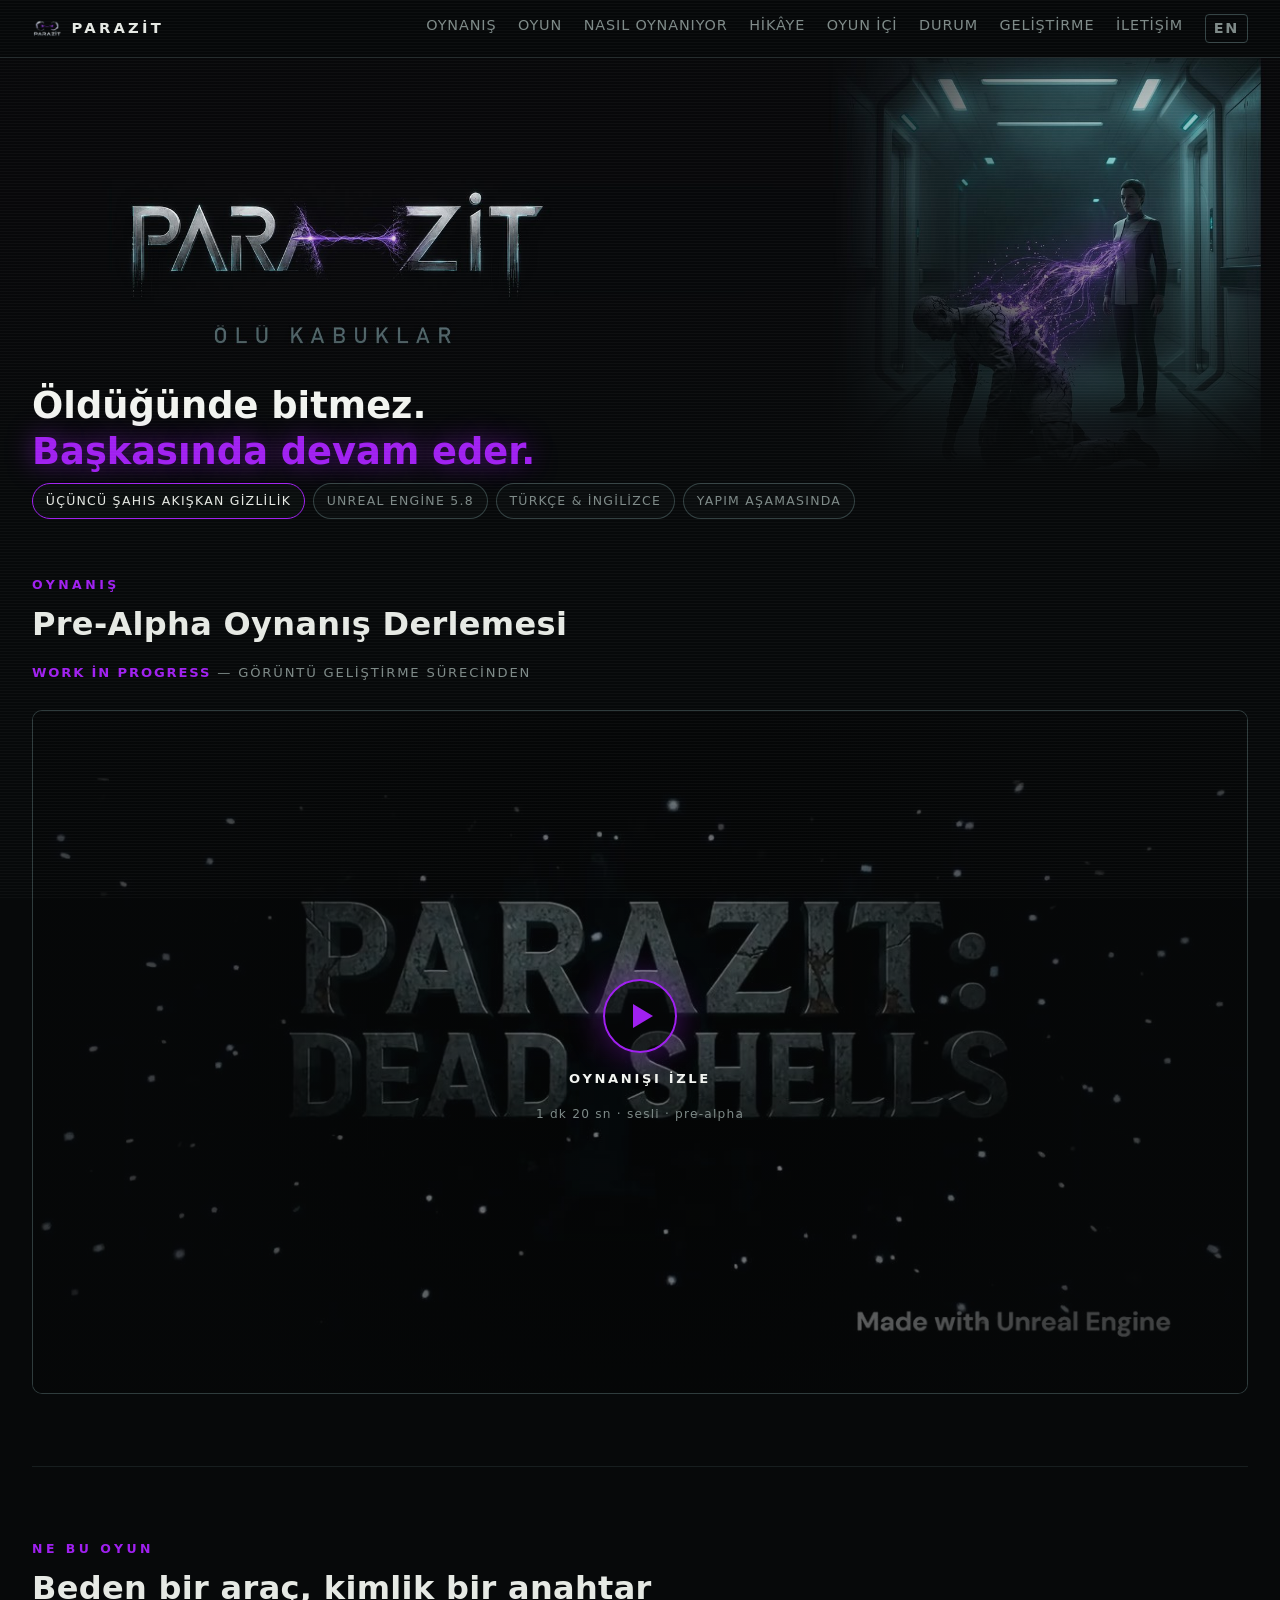
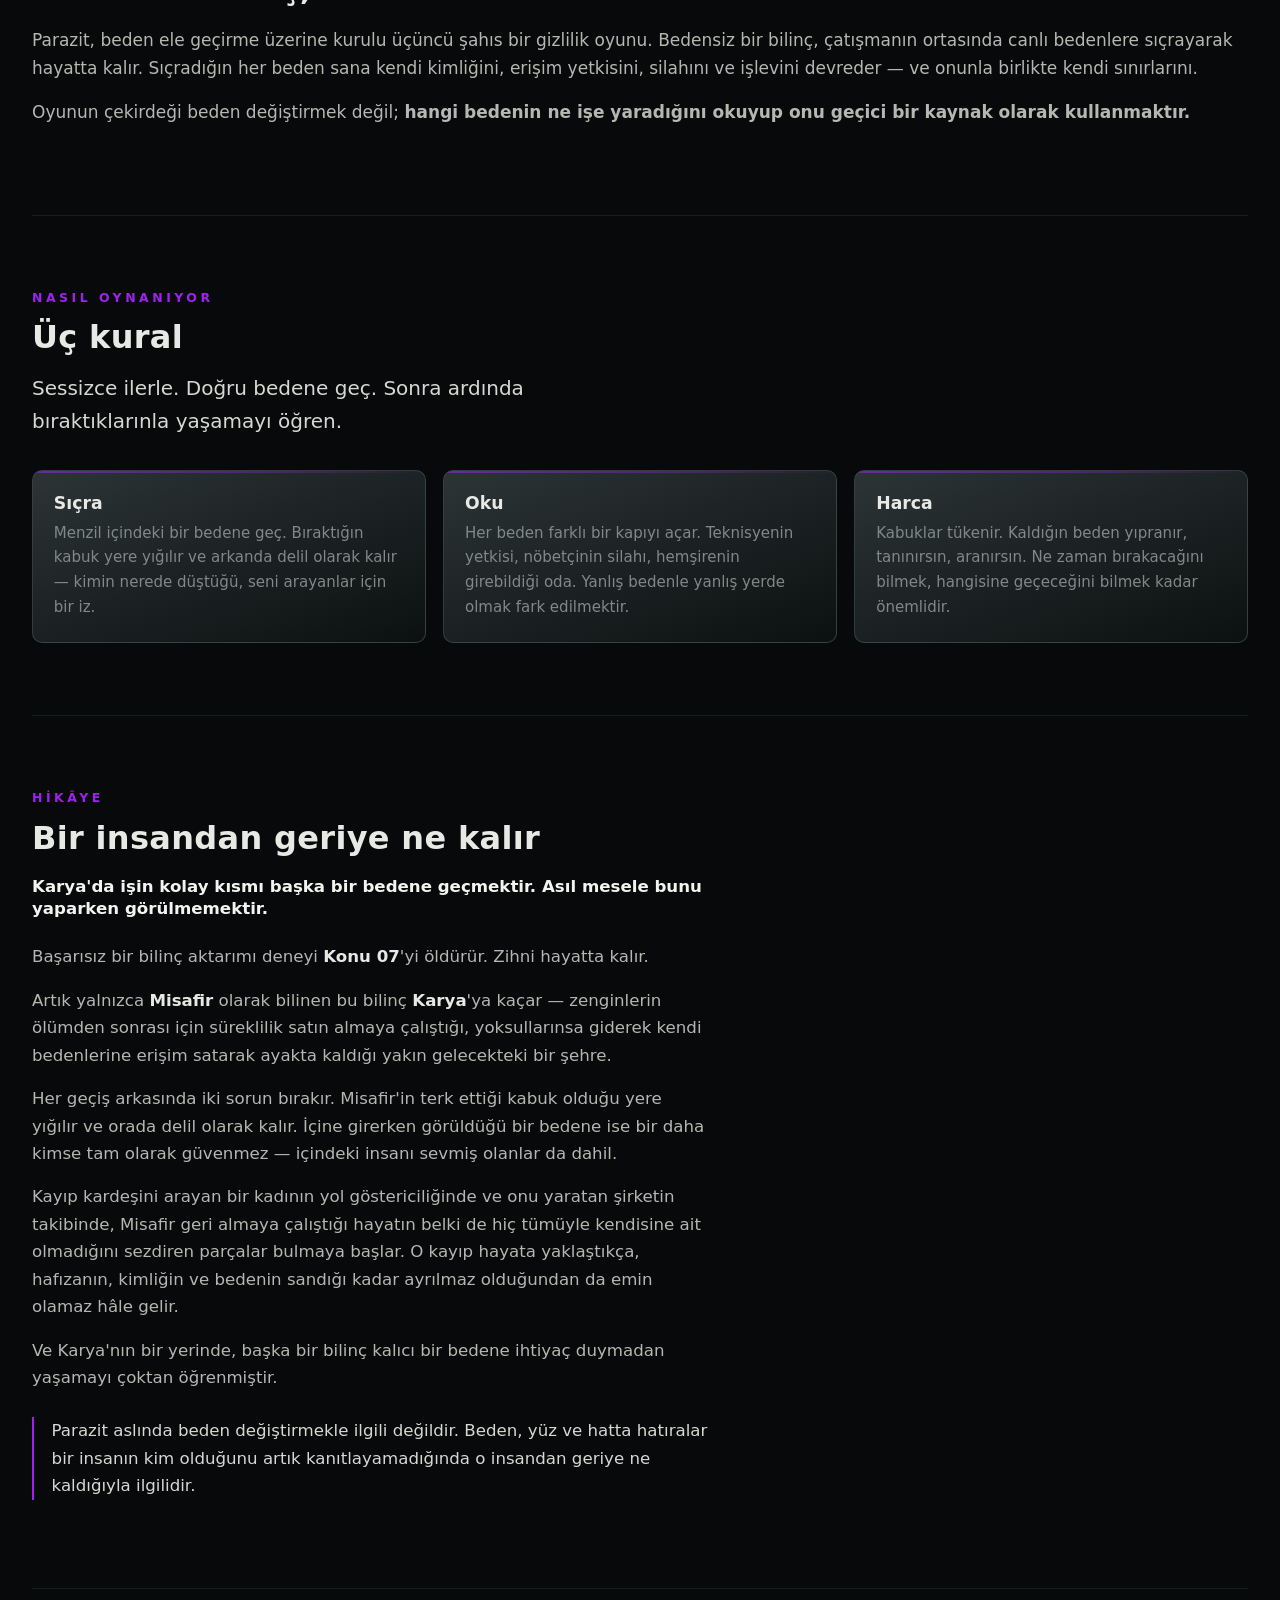
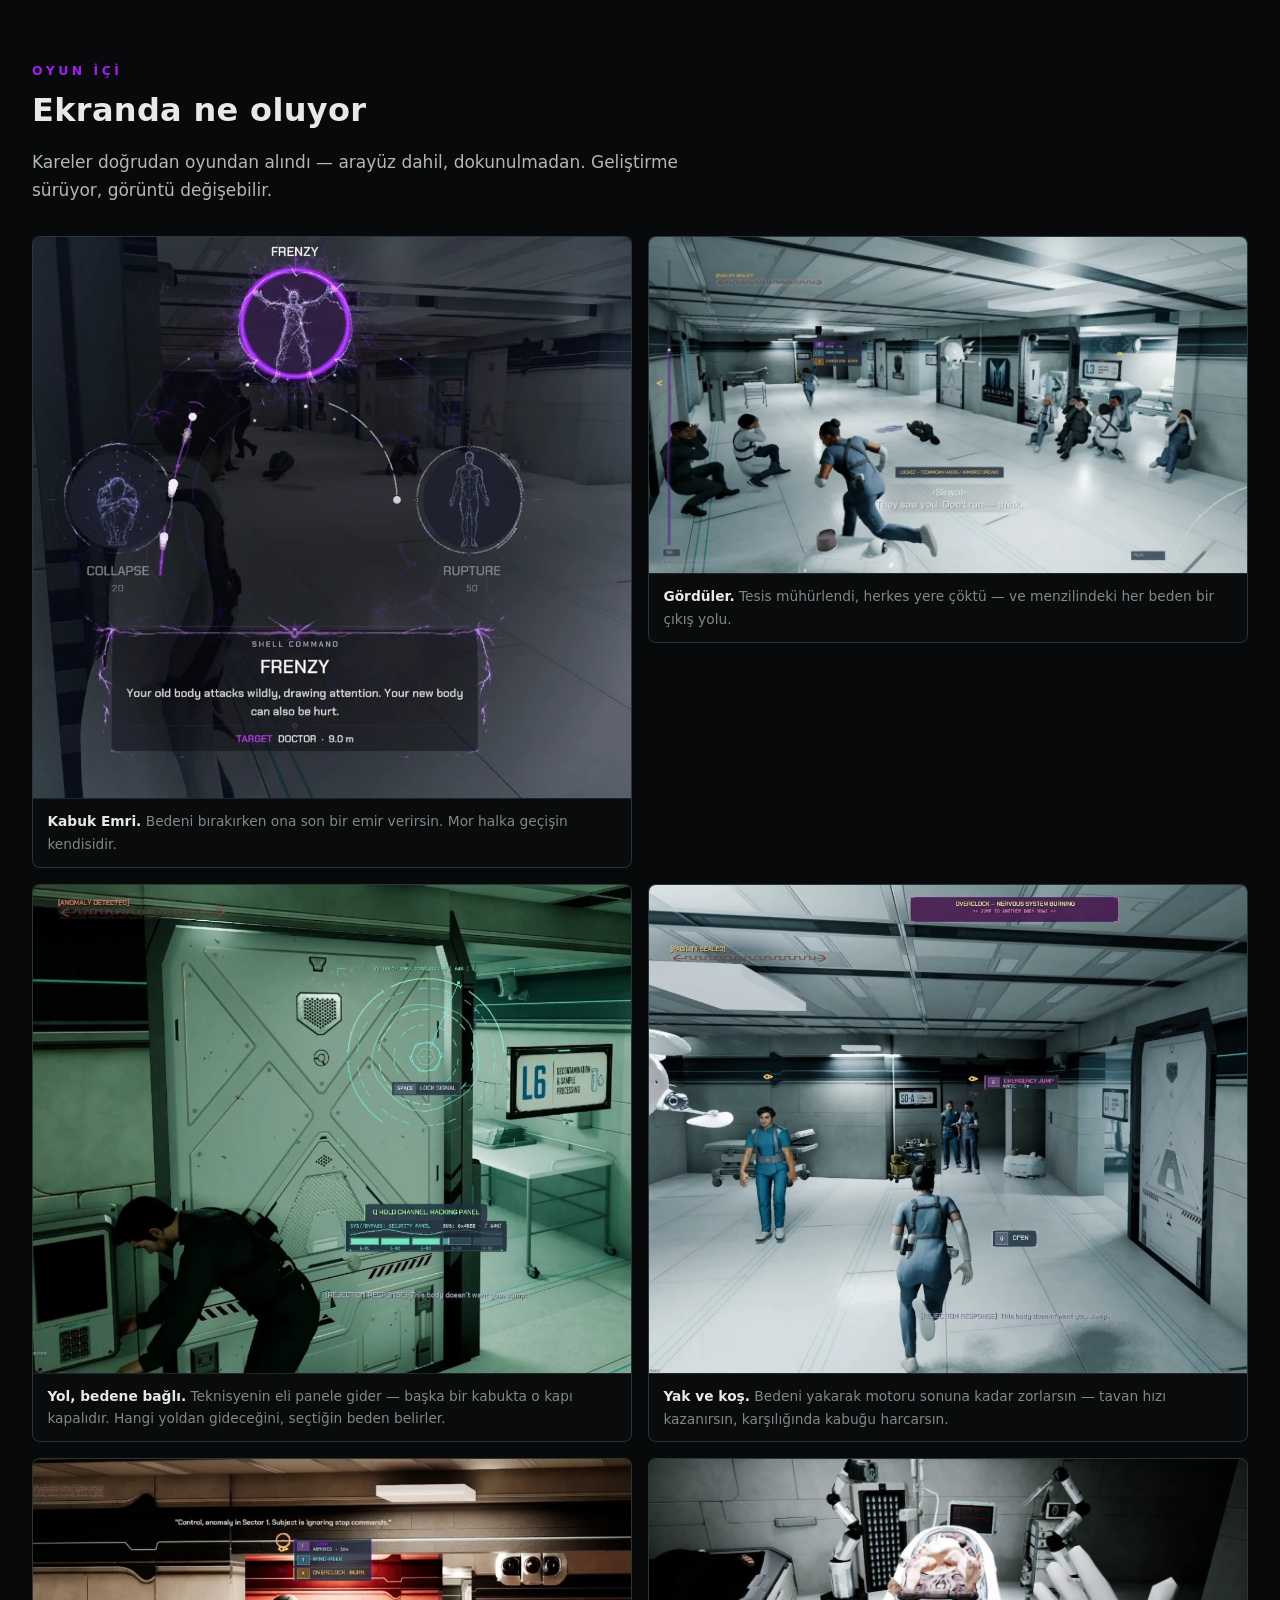
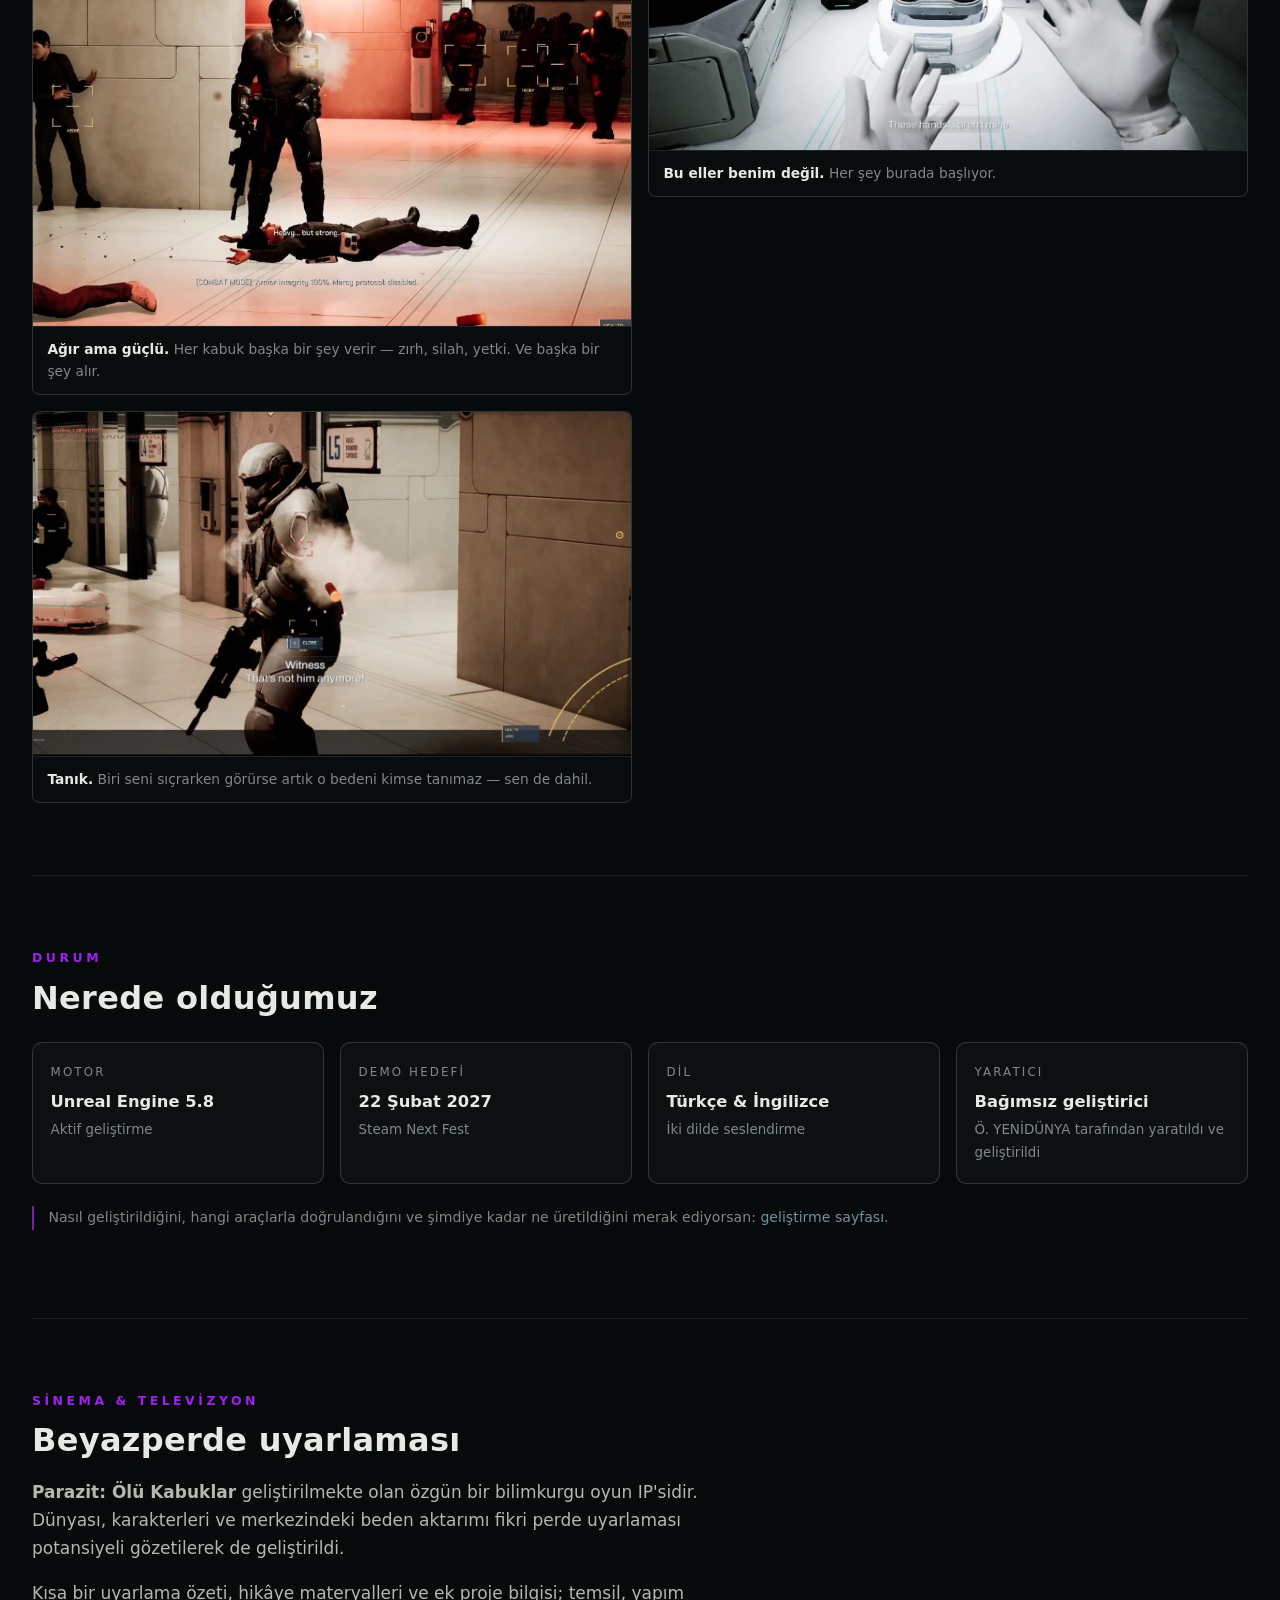
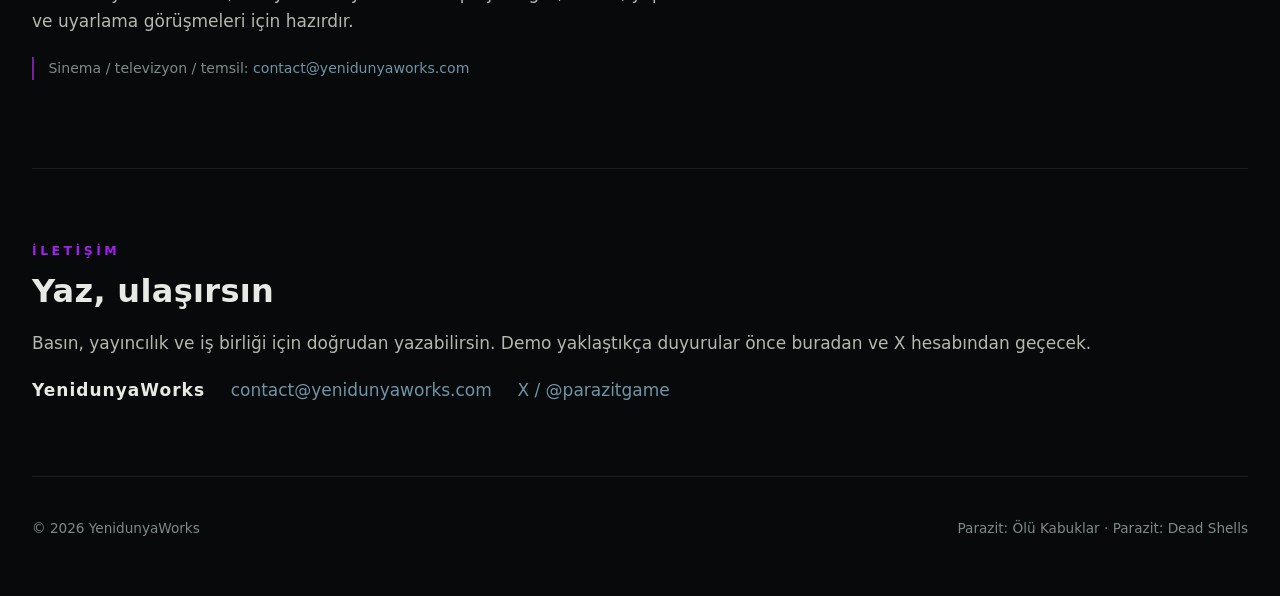
==== index.html @ 67343d3d "Site guncellendi: 0 yeni, 2 degisen" ====
<!doctype html>
<html lang="tr">
  <head>
    <meta charset="utf-8">
    <meta name="viewport" content="width=device-width, initial-scale=1">
    <title>Parazit: Ölü Kabuklar</title>
    <meta name="description" content="Parazit: Ölü Kabuklar — beden ele geçirme üzerine kurulu üçüncü şahıs gizlilik oyunu. Unreal Engine 5.8.">
    <meta name="theme-color" content="#07090A">
    <link rel="icon" href="gorsel/favicon-32.png" sizes="32x32">
    <link rel="apple-touch-icon" href="gorsel/apple-touch-icon.png">
    <meta property="og:title" content="Parazit: Ölü Kabuklar">
    <meta property="og:description" content="Öldüğünde bitmez. Başkasında devam eder.">
    <meta property="og:image" content="https://yenidunyaworks.com/gorsel/hero.jpg">
    <meta property="og:url" content="https://yenidunyaworks.com/">
    <meta property="og:type" content="website">
    <meta name="twitter:card" content="summary_large_image">
    <link rel="canonical" href="https://yenidunyaworks.com/">
    <link rel="alternate" hreflang="tr" href="https://yenidunyaworks.com/">
    <link rel="alternate" hreflang="en" href="https://yenidunyaworks.com/en/">
    <link rel="alternate" hreflang="x-default" href="https://yenidunyaworks.com/en/">
    <link rel="stylesheet" href="style.css">
  </head>
  <body>

    <header class="site-header">
      <div class="header-ic">
        <a class="marka" href="#ana" aria-label="Parazit: Ölü Kabuklar — ana sayfa">
          <img src="gorsel/amblem.png" alt="" width="30" height="30">
          <span>Parazit</span>
        </a>
        <nav aria-label="Sayfa bölümleri">
          <a href="#video">Oynanış</a>
          <a href="#oyun">Oyun</a>
          <a href="#nasil">Nasıl oynanıyor</a>
          <a href="#hikaye">Hikâye</a>
          <a href="#oyunici">Oyun içi</a>
          <a href="#durum">Durum</a>
          <a href="gelistirme.html">Geliştirme</a>
          <a href="#iletisim">İletişim</a>
          <a class="dil" href="en/" hreflang="en" lang="en">EN</a>
        </nav>
      </div>
    </header>

    <main>

      <section class="hero" id="ana" aria-labelledby="oyun-adi">
        <div class="hero-gorsel">
          <img src="gorsel/hero.jpg"
               alt="Parazit: Ölü Kabuklar — karanlık bir tesis koridorunda çöken bir bedenden mor bir ışık akımı yükseliyor"
               width="2200" height="710" fetchpriority="high">
        </div>
        <div class="hero-alt">
          <h1 id="oyun-adi" class="hero-cizgi">
            Öldüğünde bitmez.<br><span class="vurgu">Başkasında devam eder.</span>
          </h1>
          <div class="rozetler">
            <span class="rozet one">Üçüncü şahıs akışkan gizlilik</span>
            <span class="rozet">Unreal Engine 5.8</span>
            <span class="rozet">Türkçe &amp; İngilizce</span>
            <span class="rozet">Yapım aşamasında</span>
          </div>
        </div>
      </section>

      <section class="bolum video-bolum" id="video" aria-labelledby="video-baslik">
        <p class="ust-etiket">Oynanış</p>
        <h2 id="video-baslik">Pre-Alpha Oynanış Derlemesi</h2>
        <p class="video-altbilgi"><b>Work in progress</b> — görüntü geliştirme sürecinden</p>
        <div class="video-kutu" role="button" tabindex="0" data-baslik="Parazit: Ölü Kabuklar — oynanış videosu">
          <img src="gorsel/video-poster.jpg" alt="Parazit: Ölü Kabuklar oynanış videosundan bir kare" width="1280" height="720" loading="lazy">
          <span class="video-oynat">
            <span class="daire" aria-hidden="true"></span>
            <span class="etiket">Oynanışı izle</span>
            <span class="sure">1 dk 20 sn · sesli · pre-alpha</span>
          </span>
        </div>
      </section>

      <section class="bolum" id="oyun" aria-labelledby="oyun-baslik">
        <p class="ust-etiket">Ne bu oyun</p>
        <h2 id="oyun-baslik">Beden bir araç, kimlik bir anahtar</h2>
        <div>
          <article>
            <p>Parazit, beden ele geçirme üzerine kurulu üçüncü şahıs bir gizlilik oyunu. Bedensiz bir bilinç, çatışmanın ortasında canlı bedenlere sıçrayarak hayatta kalır. Sıçradığın her beden sana kendi kimliğini, erişim yetkisini, silahını ve işlevini devreder — ve onunla birlikte kendi sınırlarını.</p>
            <p>Oyunun çekirdeği beden değiştirmek değil; <strong>hangi bedenin ne işe yaradığını okuyup onu geçici bir kaynak olarak kullanmaktır.</strong></p>
          </article>
        </div>
      </section>

      <section class="bolum" id="nasil" aria-labelledby="nasil-baslik">
        <p class="ust-etiket">Nasıl oynanıyor</p>
        <h2 id="nasil-baslik">Üç kural</h2>
        <p class="kural-giris">Sessizce ilerle. Doğru bedene geç. Sonra ardında bıraktıklarınla yaşamayı öğren.</p>
        <div class="kartlar">
          <article class="kart">
            <h3>Sıçra</h3>
            <p>Menzil içindeki bir bedene geç. Bıraktığın kabuk yere yığılır ve arkanda delil olarak kalır — kimin nerede düştüğü, seni arayanlar için bir iz.</p>
          </article>
          <article class="kart">
            <h3>Oku</h3>
            <p>Her beden farklı bir kapıyı açar. Teknisyenin yetkisi, nöbetçinin silahı, hemşirenin girebildiği oda. Yanlış bedenle yanlış yerde olmak fark edilmektir.</p>
          </article>
          <article class="kart">
            <h3>Harca</h3>
            <p>Kabuklar tükenir. Kaldığın beden yıpranır, tanınırsın, aranırsın. Ne zaman bırakacağını bilmek, hangisine geçeceğini bilmek kadar önemlidir.</p>
          </article>
        </div>
      </section>


      <section class="bolum" id="hikaye" aria-labelledby="hikaye-baslik">
        <p class="ust-etiket">Hikâye</p>
        <h2 id="hikaye-baslik">Bir insandan geriye ne kalır</h2>
        <div class="hikaye">
          <p class="hikaye-acilis">Karya'da işin kolay kısmı başka bir bedene geçmektir. Asıl mesele bunu yaparken görülmemektir.</p>
          <p>Başarısız bir bilinç aktarımı deneyi <b>Konu 07</b>'yi öldürür. Zihni hayatta kalır.</p>
          <p>Artık yalnızca <b>Misafir</b> olarak bilinen bu bilinç <b>Karya</b>'ya kaçar — zenginlerin ölümden sonrası için süreklilik satın almaya çalıştığı, yoksullarınsa giderek kendi bedenlerine erişim satarak ayakta kaldığı yakın gelecekteki bir şehre.</p>
          <p>Her geçiş arkasında iki sorun bırakır. Misafir'in terk ettiği kabuk olduğu yere yığılır ve orada delil olarak kalır. İçine girerken görüldüğü bir bedene ise bir daha kimse tam olarak güvenmez — içindeki insanı sevmiş olanlar da dahil.</p>
          <p>Kayıp kardeşini arayan bir kadının yol göstericiliğinde ve onu yaratan şirketin takibinde, Misafir geri almaya çalıştığı hayatın belki de hiç tümüyle kendisine ait olmadığını sezdiren parçalar bulmaya başlar. O kayıp hayata yaklaştıkça, hafızanın, kimliğin ve bedenin sandığı kadar ayrılmaz olduğundan da emin olamaz hâle gelir.</p>
          <p>Ve Karya'nın bir yerinde, başka bir bilinç kalıcı bir bedene ihtiyaç duymadan yaşamayı çoktan öğrenmiştir.</p>
          <p class="hikaye-kapanis">Parazit aslında beden değiştirmekle ilgili değildir. Beden, yüz ve hatta hatıralar bir insanın kim olduğunu artık kanıtlayamadığında o insandan geriye ne kaldığıyla ilgilidir.</p>
        </div>
      </section>

      <section class="bolum" id="oyunici" aria-labelledby="oyunici-baslik">
        <p class="ust-etiket">Oyun içi</p>
        <h2 id="oyunici-baslik">Ekranda ne oluyor</h2>
        <p style="max-width:60ch">Kareler doğrudan oyundan alındı — arayüz dahil, dokunulmadan. Geliştirme sürüyor, görüntü değişebilir.</p>
        <div class="oyun-izgara">
          <figure class="oyun-kare">
            <img src="gorsel/oyun-1.jpg" alt="Kabuk Emri radial menüsü: Çök, Çıldır ve Yarıl seçenekleri mor bir halka içinde" loading="lazy" width="1052" height="986">
            <figcaption><b>Kabuk Emri.</b> Bedeni bırakırken ona son bir emir verirsin. Mor halka geçişin kendisidir.</figcaption>
          </figure>
          <figure class="oyun-kare">
            <img src="gorsel/oyun-2.jpg" alt="Panik hâlindeki laboratuvar koridoru, çömelmiş insanlar, açık sıçrama menüsü" loading="lazy" width="1280" height="718">
            <figcaption><b>Gördüler.</b> Tesis mühürlendi, herkes yere çöktü — ve menzilindeki her beden bir çıkış yolu.</figcaption>
          </figure>
          <figure class="oyun-kare">
            <img src="gorsel/oyun-7.jpg" alt="Teknisyen bedeninde bir güvenlik paneli hackleniyor, kapı erişimi yüzde 64" loading="lazy" width="1037" height="846">
            <figcaption><b>Yol, bedene bağlı.</b> Teknisyenin eli panele gider — başka bir kabukta o kapı kapalıdır. Hangi yoldan gideceğini, seçtiğin beden belirler.</figcaption>
          </figure>
          <figure class="oyun-kare">
            <img src="gorsel/oyun-3.jpg" alt="Aşırı yüklenme uyarısı: sinir sistemi yanıyor, hemen başka bir bedene sıçra" loading="lazy" width="1109" height="905">
            <figcaption><b>Yak ve koş.</b> Bedeni yakarak motoru sonuna kadar zorlarsın — tavan hızı kazanırsın, karşılığında kabuğu harcarsın.</figcaption>
          </figure>
          <figure class="oyun-kare">
            <img src="gorsel/oyun-4.jpg" alt="Kırmızı alarm ışığı altında zırhlı bir beden, yerde bir ceset" loading="lazy" width="1016" height="792">
            <figcaption><b>Ağır ama güçlü.</b> Her kabuk başka bir şey verir — zırh, silah, yetki. Ve başka bir şey alır.</figcaption>
          </figure>
          <figure class="oyun-kare">
            <img src="gorsel/oyun-5.jpg" alt="Birinci şahıs bakışla iki el, karşıda açık bir transfer kapsülü" loading="lazy" width="1280" height="621">
            <figcaption><b>Bu eller benim değil.</b> Her şey burada başlıyor.</figcaption>
          </figure>
          <figure class="oyun-kare">
            <img src="gorsel/oyun-6.jpg" alt="Silahlı zırhlı asker, yanında tanık altyazısı" loading="lazy" width="1280" height="736">
            <figcaption><b>Tanık.</b> Biri seni sıçrarken görürse artık o bedeni kimse tanımaz — sen de dahil.</figcaption>
          </figure>
        </div>
      </section>

      <section class="bolum" id="durum" aria-labelledby="durum-baslik">
        <p class="ust-etiket">Durum</p>
        <h2 id="durum-baslik">Nerede olduğumuz</h2>
        <dl class="durum-izgara">
          <div class="durum-kutu">
            <dt>Motor</dt>
            <dd>Unreal Engine 5.8<small>Aktif geliştirme</small></dd>
          </div>
          <div class="durum-kutu">
            <dt>Demo hedefi</dt>
            <dd>22 Şubat 2027<small>Steam Next Fest</small></dd>
          </div>
          <div class="durum-kutu">
            <dt>Dil</dt>
            <dd>Türkçe &amp; İngilizce<small>İki dilde seslendirme</small></dd>
          </div>
          <div class="durum-kutu">
            <dt>Yaratıcı</dt>
            <dd>Bağımsız geliştirici<small>Ö. YENİDÜNYA tarafından yaratıldı ve geliştirildi</small></dd>
          </div>
        </dl>
        <p class="not">Nasıl geliştirildiğini, hangi araçlarla doğrulandığını ve şimdiye kadar ne üretildiğini merak ediyorsan: <a href="gelistirme.html">geliştirme sayfası</a>.</p>
      </section>


      <section class="bolum" id="perde" aria-labelledby="perde-baslik">
        <p class="ust-etiket">Sinema &amp; televizyon</p>
        <h2 id="perde-baslik">Beyazperde uyarlaması</h2>
        <p style="max-width:62ch"><b>Parazit: Ölü Kabuklar</b> geliştirilmekte olan özgün bir bilimkurgu oyun IP'sidir. Dünyası, karakterleri ve merkezindeki beden aktarımı fikri perde uyarlaması potansiyeli gözetilerek de geliştirildi.</p>
        <p style="max-width:62ch">Kısa bir uyarlama özeti, hikâye materyalleri ve ek proje bilgisi; temsil, yapım ve uyarlama görüşmeleri için hazırdır.</p>
        <p class="not">Sinema / televizyon / temsil: <a href="mailto:contact@yenidunyaworks.com">contact@yenidunyaworks.com</a></p>
      </section>

      <section class="bolum" id="iletisim" aria-labelledby="iletisim-baslik">
        <p class="ust-etiket">İletişim</p>
        <h2 id="iletisim-baslik">Yaz, ulaşırsın</h2>
        <p>Basın, yayıncılık ve iş birliği için doğrudan yazabilirsin. Demo yaklaştıkça duyurular önce buradan ve X hesabından geçecek.</p>
        <div class="iletisim-satir">
          <span class="studyo">YenidunyaWorks</span>
          <a href="mailto:contact@yenidunyaworks.com">contact@yenidunyaworks.com</a>
          <a href="https://x.com/parazitgame" rel="me noopener">X / @parazitgame</a>
        </div>
      </section>

    </main>

    <footer>
      <span>© 2026 YenidunyaWorks</span>
      <span>Parazit: Ölü Kabuklar · Parazit: Dead Shells</span>
    </footer>


    <script>
      document.querySelectorAll('.video-kutu').forEach(function (kutu) {
        kutu.addEventListener('click', function () {
          if (kutu.dataset.acildi) return;
          kutu.dataset.acildi = '1';
          var f = document.createElement('iframe');
          f.src = 'https://www.youtube-nocookie.com/embed/8a3GGomhX2M?autoplay=1&rel=0';
          f.title = kutu.dataset.baslik || 'Gameplay';
          f.allow = 'accelerometer; autoplay; encrypted-media; picture-in-picture; web-share';
          f.setAttribute('allowfullscreen', '');
          kutu.innerHTML = '';
          kutu.appendChild(f);
        });
      });
    </script>
  </body>
</html>
---- style.css ----
/* PARAZİT: Ölü Kabuklar — tanıtım sitesi
   Renk kanonu: ortam/parazit_ortam_tasarim_belgesi.md
   🔒 HUD moru TEK HEX: #A020F0 (kullanıcı kararı 2026-08-12). Başka mor eklenmez. */

:root {
  --mor:        #A020F0;   /* HUD moru — TEK vurgu */
  --mor-dunya:  #7B1FA2;   /* dünya moru — degrade koyu ucu */
  --fume:       #2C3435;   /* koyu füme — kart yüzeyi */
  --gri:        #3E4F50;   /* soğuk koyu gri — kenarlık */
  --metin:      #B4B8B0;   /* kırık beyaz — ana metin */
  --klinik:     #6F94A5;   /* Meridyen klinik mavisi — ikincil */
  --zemin:      #07090A;
  --zemin-2:    #0C1011;
  --soluk:      #7E8A88;
  --olcu:       min(76rem, 100% - 2rem);
}

*, *::before, *::after { box-sizing: border-box; }

html { scroll-behavior: smooth; }

body {
  background: var(--zemin);
  color: var(--metin);
  font-family: "Segoe UI", system-ui, -apple-system, "Helvetica Neue", Arial, sans-serif;
  font-size: 17px;
  line-height: 1.65;
  margin: 0;
  overflow-x: hidden;
  -webkit-font-smoothing: antialiased;
}

/* ince tarama çizgileri — oyunun ekran diline selam */
body::before {
  content: "";
  position: fixed;
  inset: 0;
  pointer-events: none;
  z-index: 100;
  opacity: .035;
  background: repeating-linear-gradient(
    180deg, rgba(255,255,255,.9) 0 1px, transparent 1px 3px);
}

img { display: block; max-width: 100%; height: auto; }

a { color: var(--klinik); text-decoration: none; }
a:hover, a:focus-visible { color: var(--mor); }
a:focus-visible { outline: 2px solid var(--mor); outline-offset: 3px; border-radius: 2px; }

h1, h2, h3 { color: #E6E9E4; line-height: 1.15; margin: 0 0 .6em; font-weight: 650; }
h2 { font-size: clamp(1.4rem, 3vw, 2rem); letter-spacing: .01em; }
h3 { font-size: 1.05rem; letter-spacing: .04em; text-transform: uppercase; color: var(--klinik); font-weight: 600; }
p { margin: 0 0 1rem; }

/* ---------- başlık şeridi ---------- */
.site-header {
  position: sticky; top: 0; z-index: 50;
  background: rgba(7,9,10,.82);
  backdrop-filter: blur(10px);
  border-bottom: 1px solid rgba(62,79,80,.45);
}
.header-ic {
  display: flex; align-items: center; justify-content: space-between;
  gap: 1.5rem; flex-wrap: wrap;
  width: var(--olcu); margin-inline: auto;
  padding: .85rem 0;
}
.marka { display: flex; align-items: center; gap: .6rem; }
.marka img { width: 30px; height: 30px; }
.marka span {
  font-weight: 700; letter-spacing: .22em; font-size: .92rem;
  color: #E6E9E4; text-transform: uppercase;
}
nav { display: flex; gap: 1.35rem; flex-wrap: wrap; font-size: .9rem; letter-spacing: .06em; }
nav a { color: var(--soluk); text-transform: uppercase; }
nav a.dil {
  border: 1px solid rgba(62,79,80,.85); border-radius: 4px;
  padding: .12rem .5rem; letter-spacing: .12em; font-weight: 600;
}
nav a.dil:hover, nav a.dil:focus-visible { border-color: var(--mor); color: var(--mor); }

/* ---------- ortak bölüm ---------- */
.bolum { width: var(--olcu); margin-inline: auto; padding: 4.5rem 0; }
.bolum + .bolum { border-top: 1px solid rgba(62,79,80,.3); }
.ust-etiket {
  font-size: .78rem; letter-spacing: .28em; text-transform: uppercase;
  color: var(--mor); margin-bottom: .7rem; font-weight: 600;
}

/* ---------- hero ---------- */
.hero { width: 100%; margin: 0; padding: 0; position: relative; }
.hero-gorsel { position: relative; }
.hero-gorsel img { width: 100%; object-fit: cover; max-height: 74vh; }
.hero-gorsel::after {
  content: ""; position: absolute; inset: 0;
  background: linear-gradient(180deg, rgba(7,9,10,.25) 0%, rgba(7,9,10,0) 35%, rgba(7,9,10,.96) 100%);
}
.hero-alt {
  width: var(--olcu); margin: -5.5rem auto 0; position: relative; z-index: 2;
  padding-bottom: 3.5rem;
}
.hero-cizgi {
  font-size: clamp(1.35rem, 3.4vw, 2.3rem);
  font-weight: 700; color: #F2F4F0; line-height: 1.25;
  max-width: 24ch; margin-bottom: .5rem;
}
.hero-cizgi .vurgu {
  color: var(--mor);
  text-shadow: 0 0 26px rgba(160,32,240,.55);
}
.hero-en { color: var(--soluk); font-size: 1rem; max-width: 48ch; margin-bottom: 1.6rem; }
.rozetler { display: flex; flex-wrap: wrap; gap: .5rem; }
.rozet {
  font-size: .78rem; letter-spacing: .1em; text-transform: uppercase;
  padding: .4rem .8rem; border: 1px solid rgba(62,79,80,.8);
  border-radius: 999px; color: var(--soluk); background: rgba(12,16,17,.7);
}
.rozet.one { border-color: var(--mor); color: #E6E9E4; }

/* ---------- video (facade: tıklanana kadar YouTube'a istek YOK) ---------- */
.video-bolum { padding-top: 0; }
.video-altbilgi {
  margin-top: .85rem; font-size: .82rem; letter-spacing: .14em;
  text-transform: uppercase; color: var(--soluk);
}
.video-altbilgi b { color: var(--mor); font-weight: 600; }

.video-kutu {
  position: relative; width: 100%; aspect-ratio: 16 / 9;
  border: 1px solid rgba(62,79,80,.7); border-radius: 10px;
  overflow: hidden; background: var(--zemin-2); cursor: pointer;
  margin-top: 1.6rem;
}
.video-kutu img { width: 100%; height: 100%; object-fit: cover; opacity: .72; transition: opacity .3s ease, transform .6s ease; }
.video-kutu:hover img { opacity: .9; transform: scale(1.02); }
.video-kutu iframe { position: absolute; inset: 0; width: 100%; height: 100%; border: 0; }
.video-oynat {
  position: absolute; inset: 0; display: flex; flex-direction: column;
  align-items: center; justify-content: center; gap: .9rem;
  background: radial-gradient(circle at 50% 50%, rgba(7,9,10,.15) 0%, rgba(7,9,10,.68) 70%);
  border: 0; color: #F2F4F0; font: inherit; cursor: pointer; width: 100%;
}
.video-oynat .daire {
  width: 74px; height: 74px; border-radius: 50%;
  border: 2px solid var(--mor); background: rgba(7,9,10,.55);
  display: grid; place-items: center;
  box-shadow: 0 0 34px rgba(160,32,240,.45);
  transition: transform .25s ease, box-shadow .25s ease;
}
.video-kutu:hover .daire { transform: scale(1.07); box-shadow: 0 0 46px rgba(160,32,240,.7); }
.video-oynat .daire::after {
  content: ""; width: 0; height: 0; margin-left: 5px;
  border-left: 20px solid var(--mor);
  border-top: 12px solid transparent; border-bottom: 12px solid transparent;
}
.video-oynat .etiket {
  font-size: .82rem; letter-spacing: .2em; text-transform: uppercase; font-weight: 600;
}
.video-oynat .sure { font-size: .76rem; color: var(--soluk); letter-spacing: .1em; }
@media (max-width: 40rem) {
  .video-oynat .daire { width: 58px; height: 58px; }
  .video-oynat .daire::after { border-left-width: 16px; border-top-width: 10px; border-bottom-width: 10px; }
}

/* ---------- iki dil ---------- */
.diller { display: grid; grid-template-columns: repeat(2, 1fr); gap: 2.5rem; }
.diller p { max-width: 58ch; }
.diller strong { color: #E6E9E4; }

.kural-giris {
  font-size: clamp(1.05rem, 1.9vw, 1.25rem); color: #D5D9D2;
  max-width: 46ch; margin-top: -.2rem;
}

/* ---------- mekanik kartları ---------- */
.kartlar { display: grid; grid-template-columns: repeat(3, 1fr); gap: 1.1rem; margin-top: 2rem; }
.kart {
  background: linear-gradient(160deg, var(--fume) 0%, var(--zemin-2) 100%);
  border: 1px solid rgba(62,79,80,.7);
  border-radius: 10px; padding: 1.4rem 1.3rem;
  position: relative; overflow: hidden;
  transition: border-color .25s ease, transform .25s ease;
}
.kart::before {
  content: ""; position: absolute; top: 0; left: 0; right: 0; height: 2px;
  background: linear-gradient(90deg, var(--mor), var(--mor-dunya) 60%, transparent);
  opacity: .55; transition: opacity .25s ease;
}
.kart:hover { border-color: rgba(160,32,240,.55); transform: translateY(-3px); }
.kart:hover::before { opacity: 1; }
.kart h3 { margin-bottom: .45rem; color: #E6E9E4; text-transform: none; letter-spacing: 0; font-size: 1.08rem; }
.kart p { font-size: .94rem; color: var(--soluk); margin: 0; }

/* ---------- galeri ---------- */
.galeri { display: grid; grid-template-columns: repeat(4, minmax(0,1fr)); gap: 1rem; margin-top: 2rem; }
.kare {
  margin: 0; position: relative; border-radius: 8px; overflow: hidden;
  border: 1px solid rgba(62,79,80,.6); background: var(--zemin-2);
  aspect-ratio: 3 / 4;
}
.kare img { width: 100%; height: 100%; object-fit: cover; transition: transform .5s ease, filter .5s ease; }
.kare:hover img { transform: scale(1.04); filter: saturate(1.12); }
.not {
  margin-top: 1.4rem; font-size: .88rem; color: var(--soluk);
  border-left: 2px solid var(--mor-dunya); padding-left: .9rem;
}

.hikaye p { max-width: 64ch; font-size: 1.04rem; }
.hikaye-acilis {
  font-size: clamp(1.15rem, 2.2vw, 1.45rem); font-weight: 650;
  color: #F2F4F0; line-height: 1.35; margin-bottom: 1.4rem; max-width: 30ch;
}
.hikaye b { color: #E6E9E4; font-weight: 600; }
.hikaye-kapanis {
  margin-top: 1.6rem; padding-left: 1.1rem;
  border-left: 2px solid var(--mor);
  color: #D5D9D2; font-size: 1.06rem;
}

/* ---------- oyun içi şerit ----------
   ⚠️ Kareler KIRPILMAZ: kaynak oranları 1.07 ile 2.06 arasında değişiyor ve
   sabit orana zorlamak radial menünün halkasını kesiyordu. Her kare kendi
   oranında durur; ızgara `align-items: start` ile üstten hizalar. */
.oyun-izgara {
  display: grid; grid-template-columns: repeat(2, minmax(0,1fr));
  gap: 1rem; margin-top: 2rem; align-items: start;
}
.oyun-kare {
  margin: 0; border-radius: 8px; overflow: hidden;
  border: 1px solid rgba(62,79,80,.6); background: var(--zemin-2);
  position: relative;
}
.oyun-kare img { width: 100%; height: auto; display: block; transition: transform .5s ease; }
.oyun-kare:hover img { transform: scale(1.02); }
.oyun-kare figcaption {
  padding: .7rem .9rem; font-size: .86rem; color: var(--soluk);
  border-top: 1px solid rgba(62,79,80,.4); background: rgba(7,9,10,.6);
}
.oyun-kare figcaption b { color: #E6E9E4; font-weight: 600; }

/* ---------- durum ---------- */
.durum-izgara { display: grid; grid-template-columns: repeat(4, 1fr); gap: 1rem; margin-top: 1.6rem; }
.durum-kutu {
  border: 1px solid rgba(62,79,80,.65); border-radius: 10px;
  padding: 1.2rem 1.1rem; background: var(--zemin-2);
}
.durum-kutu dt {
  font-size: .74rem; letter-spacing: .18em; text-transform: uppercase;
  color: var(--soluk); margin-bottom: .45rem;
}
.durum-kutu dd { margin: 0; font-size: 1.02rem; color: #E6E9E4; font-weight: 600; }
.durum-kutu dd small { display: block; font-weight: 400; font-size: .84rem; color: var(--soluk); margin-top: .2rem; }

/* ---------- iletişim ---------- */
.iletisim-satir { display: flex; flex-wrap: wrap; gap: 1.6rem; align-items: center; margin-top: 1.2rem; }
.studyo { font-weight: 650; color: #E6E9E4; letter-spacing: .06em; }

/* ---------- alt bilgi ---------- */
footer {
  width: var(--olcu); margin: 0 auto; padding: 2.5rem 0 3.5rem;
  border-top: 1px solid rgba(62,79,80,.3);
  font-size: .85rem; color: var(--soluk);
  display: flex; justify-content: space-between; gap: 1rem; flex-wrap: wrap;
}

/* ---------- geliştirme sayfası ---------- */
.veri-izgara { display: grid; grid-template-columns: repeat(3, 1fr); gap: 1rem; margin: 2rem 0; }
.veri {
  border: 1px solid rgba(62,79,80,.65); border-radius: 10px;
  padding: 1.3rem 1.2rem; background: var(--zemin-2);
}
.veri .sayi {
  font-size: clamp(1.5rem, 3.4vw, 2.1rem); font-weight: 700; color: #E6E9E4;
  line-height: 1.1; margin-bottom: .3rem;
}
.veri .sayi em { font-style: normal; color: var(--mor); }
.veri .ad { font-size: .8rem; letter-spacing: .14em; text-transform: uppercase; color: var(--soluk); }
.veri .aciklama { font-size: .88rem; color: var(--soluk); margin-top: .5rem; }

.liste { list-style: none; padding: 0; margin: 1.2rem 0 0; }
.liste li {
  padding: .75rem 0 .75rem 1.5rem; position: relative;
  border-bottom: 1px solid rgba(62,79,80,.28); font-size: .95rem;
}
.liste li::before {
  content: ""; position: absolute; left: 0; top: 1.25rem;
  width: 7px; height: 7px; border-radius: 50%; background: var(--mor); opacity: .75;
}
.liste strong { color: #E6E9E4; }

.geri { display: inline-block; margin-bottom: 1.4rem; font-size: .88rem; letter-spacing: .06em; }

/* ---------- duyarlı ---------- */
@media (max-width: 62rem) {
  .kartlar, .durum-izgara, .veri-izgara { grid-template-columns: repeat(2, 1fr); }
  .galeri { grid-template-columns: repeat(2, minmax(0,1fr)); }
  .oyun-izgara { grid-template-columns: repeat(2, minmax(0,1fr)); }
}
@media (max-width: 40rem) {
  body { font-size: 16px; }
  .bolum { padding: 3rem 0; }
  /* mobilde hero metni görselin ÜSTÜNE BİNMEZ: görsel kısa olduğu için
     negatif margin metni kadrajın ortasına sokuyor ve wordmark'ı örtüyordu */
  .hero-gorsel img { max-height: 42vh; object-position: 72% center; }
  .hero-alt { margin-top: 0; padding-top: 1.75rem; }
  .hero-gorsel::after {
    background: linear-gradient(180deg, rgba(7,9,10,.2) 0%, rgba(7,9,10,0) 45%, rgba(7,9,10,1) 100%);
  }
  .diller, .kartlar, .durum-izgara, .veri-izgara, .oyun-izgara { grid-template-columns: 1fr; }
  nav { gap: .9rem; font-size: .82rem; }
  .header-ic { padding: .7rem 0; }
}

@media (prefers-reduced-motion: reduce) {
  html { scroll-behavior: auto; }
  *, *::before, *::after { transition: none !important; animation: none !important; }
}
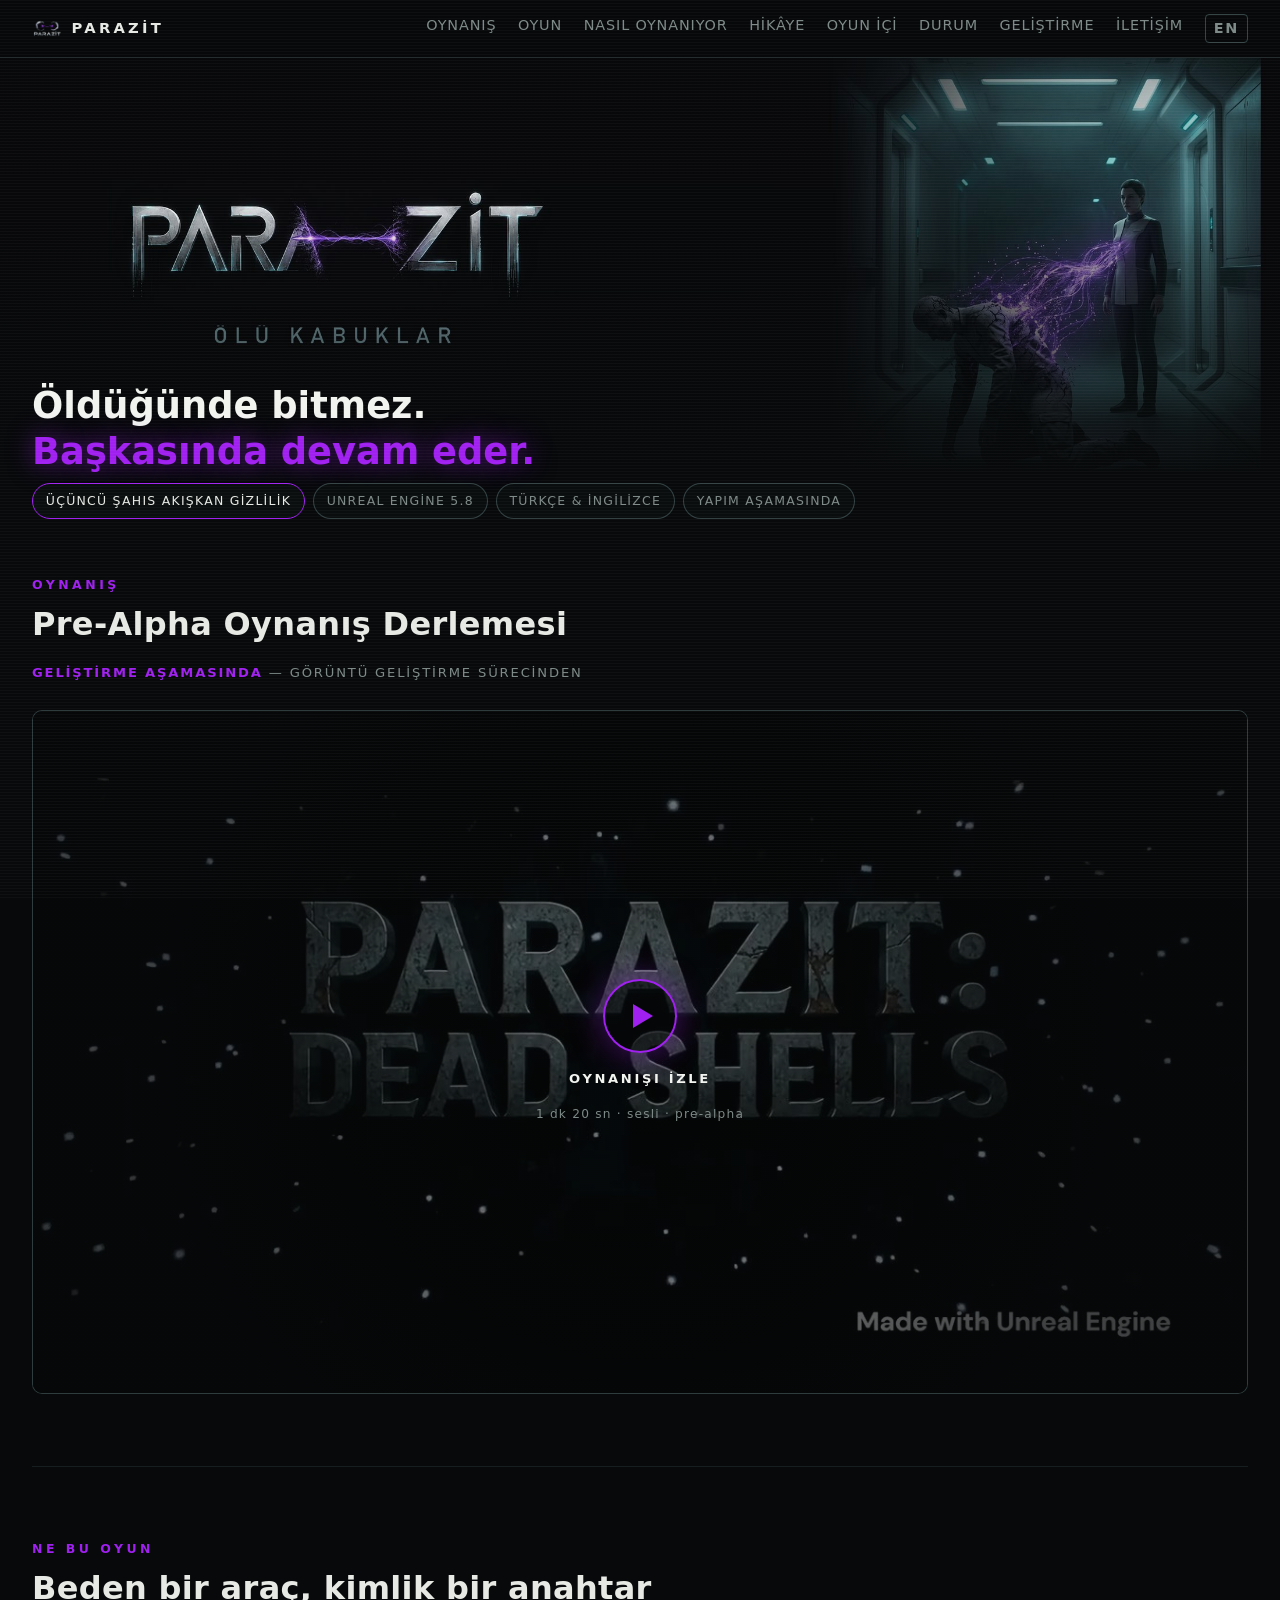
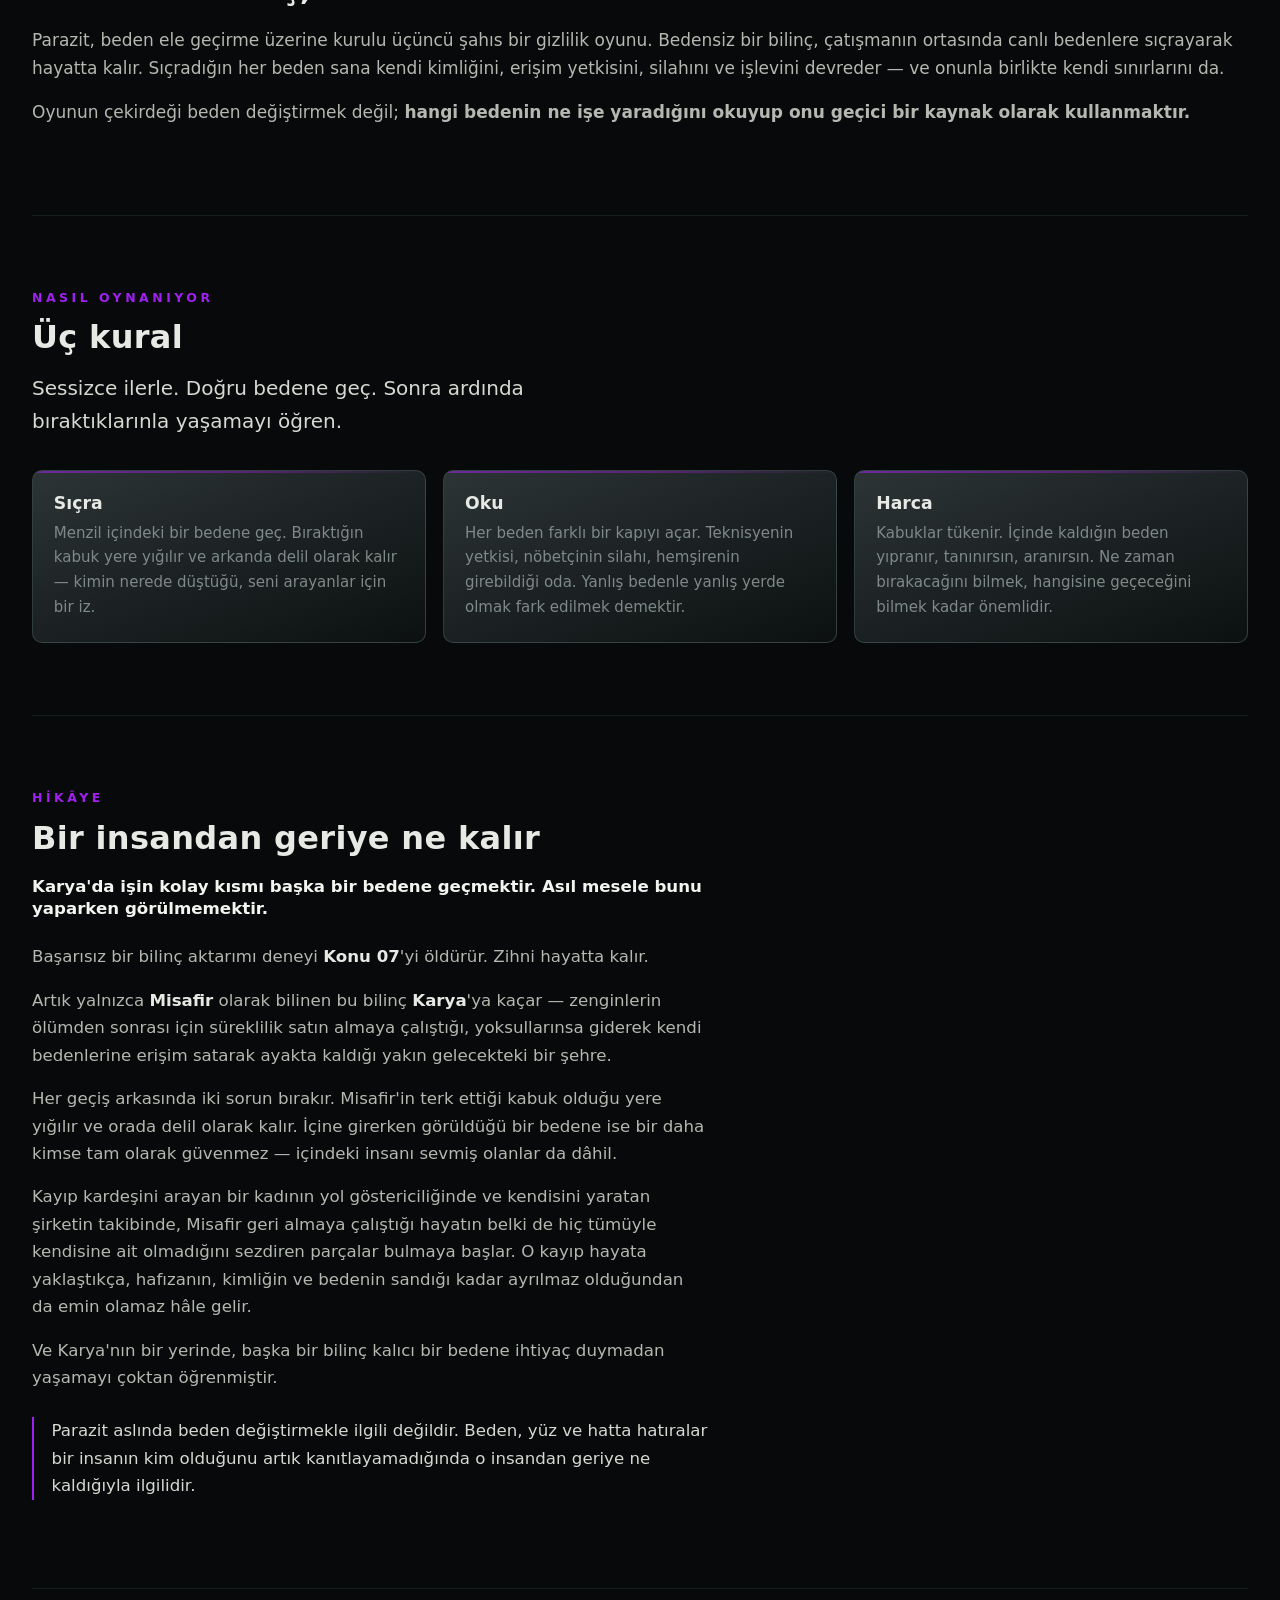
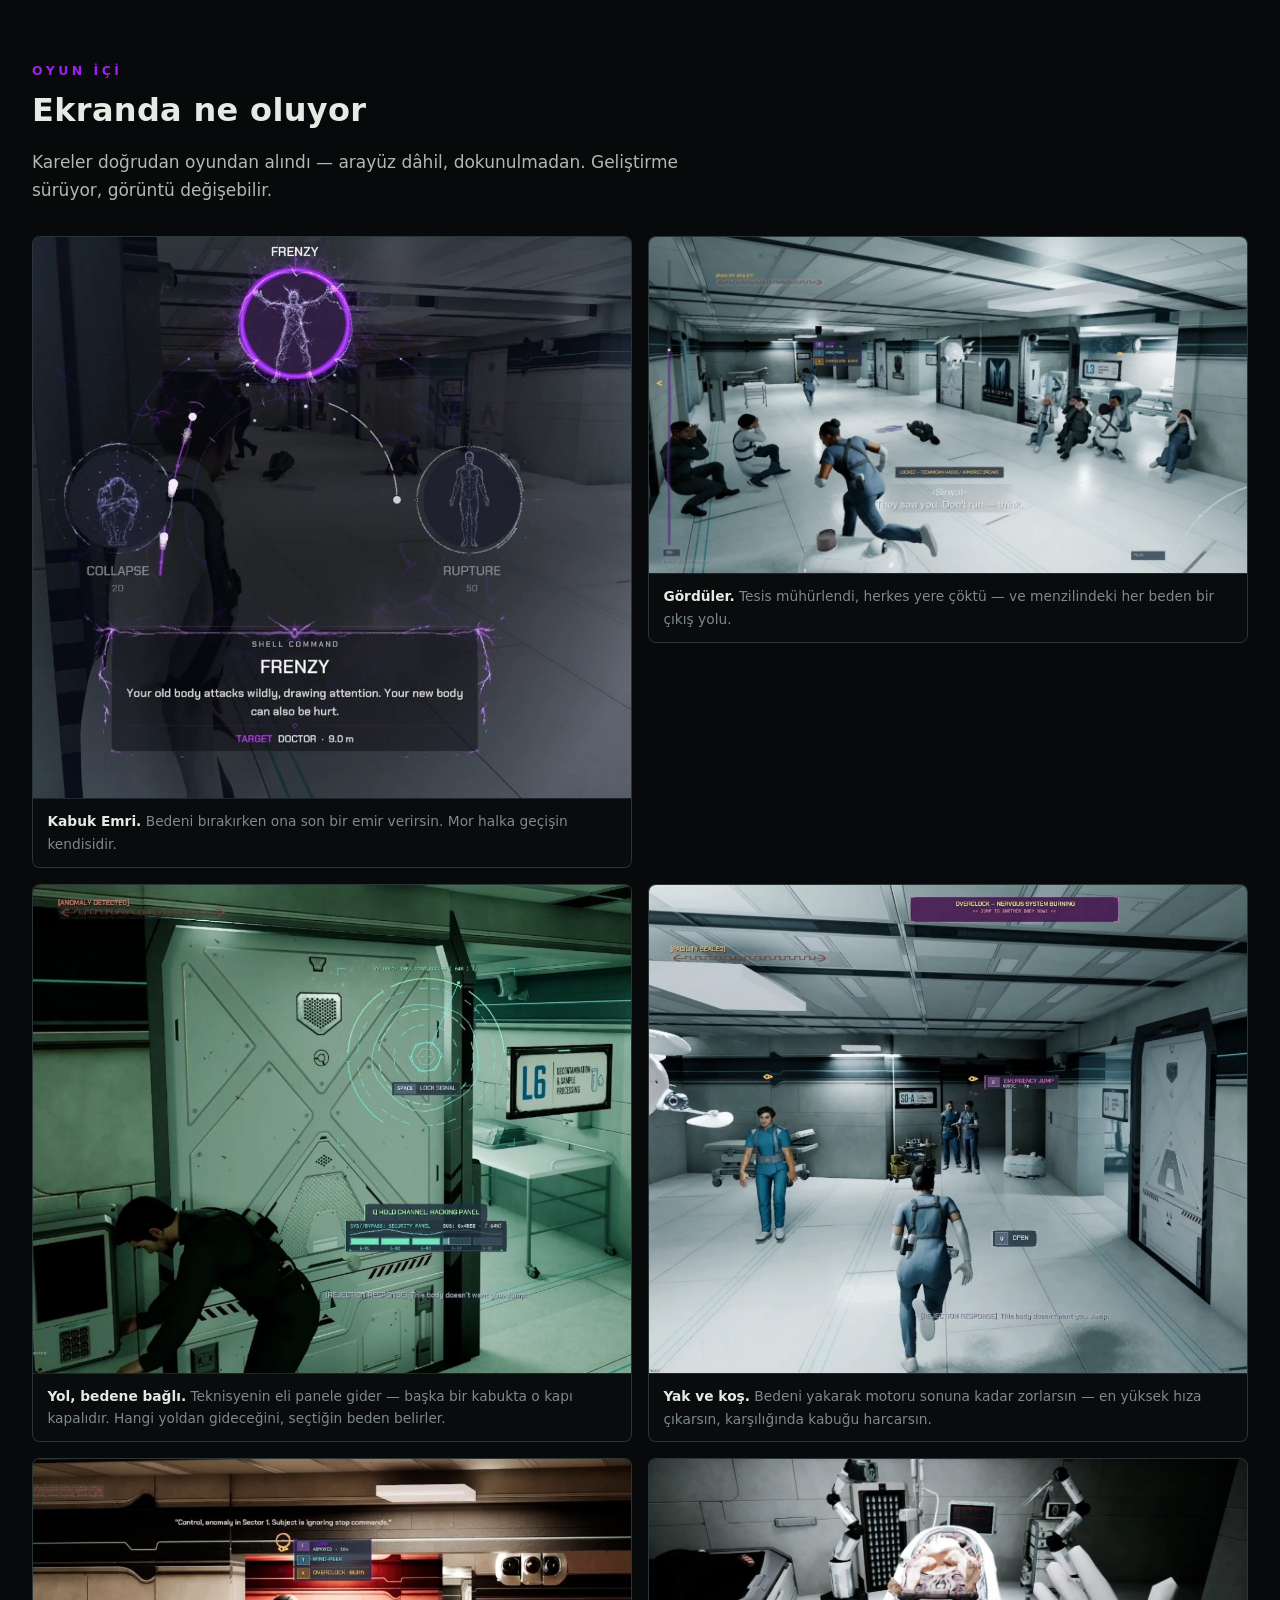
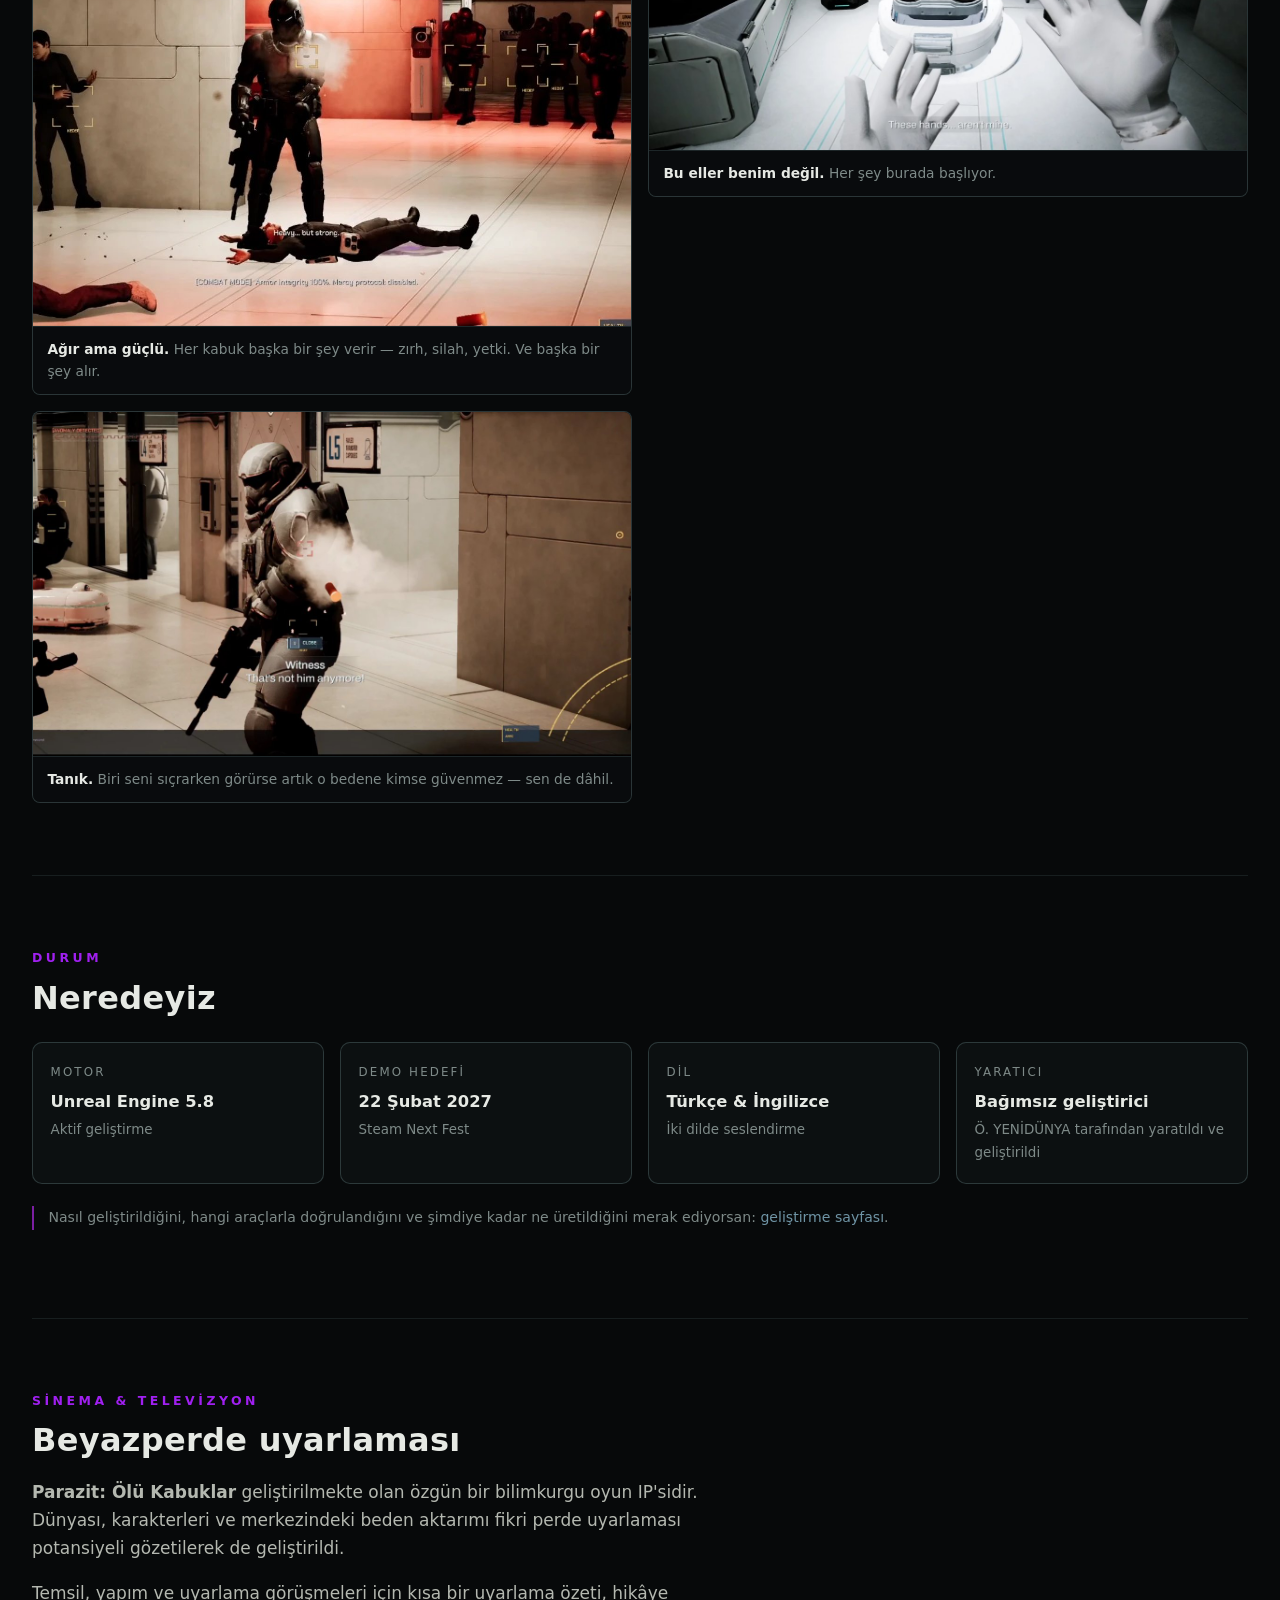
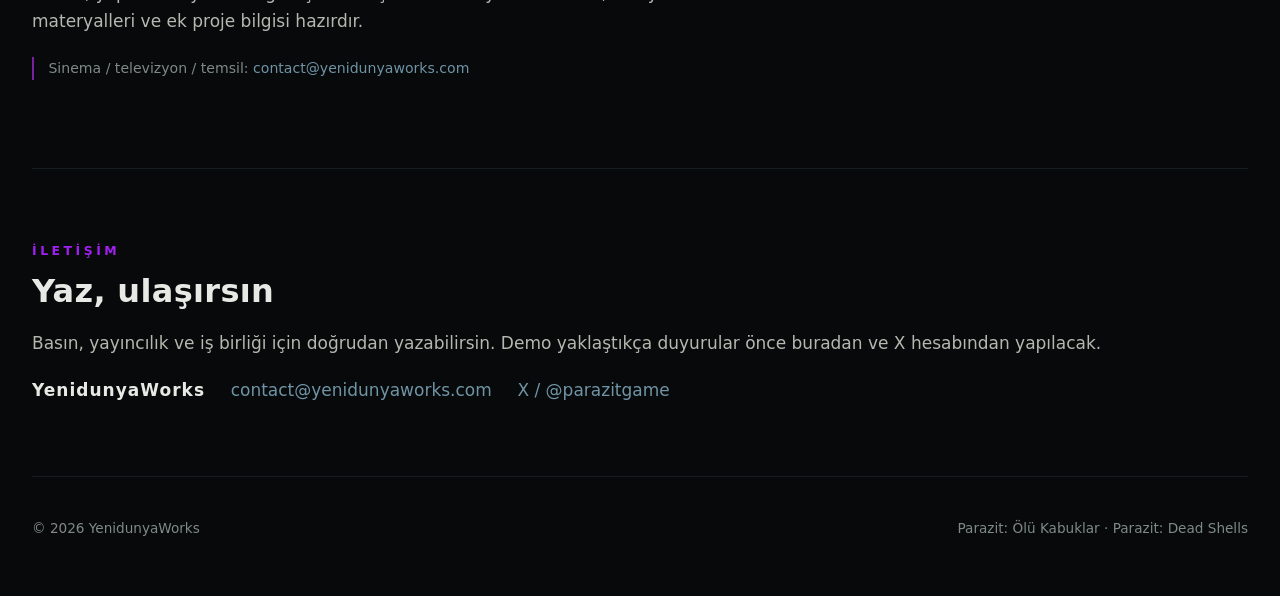
==== commit 82c913f5: "Site guncellendi: 0 yeni, 4 degisen" ====
--- a/index.html
+++ b/index.html
@@ -19,6 +19,8 @@
     <link rel="alternate" hreflang="en" href="https://yenidunyaworks.com/en/">
     <link rel="alternate" hreflang="x-default" href="https://yenidunyaworks.com/en/">
     <link rel="stylesheet" href="style.css">
+    <!-- Cloudflare Web Analytics -->
+    <script type='module' src='https://static.cloudflareinsights.com/beacon.min.js' data-cf-beacon='{"token": "b5ee09957ade4e6d9fecace0fcfb5eaa"}'></script>
   </head>
   <body>
 
@@ -66,7 +68,7 @@
       <section class="bolum video-bolum" id="video" aria-labelledby="video-baslik">
         <p class="ust-etiket">Oynanış</p>
         <h2 id="video-baslik">Pre-Alpha Oynanış Derlemesi</h2>
-        <p class="video-altbilgi"><b>Work in progress</b> — görüntü geliştirme sürecinden</p>
+        <p class="video-altbilgi"><b>Geliştirme aşamasında</b> — görüntü geliştirme sürecinden</p>
         <div class="video-kutu" role="button" tabindex="0" data-baslik="Parazit: Ölü Kabuklar — oynanış videosu">
           <img src="gorsel/video-poster.jpg" alt="Parazit: Ölü Kabuklar oynanış videosundan bir kare" width="1280" height="720" loading="lazy">
           <span class="video-oynat">
@@ -82,7 +84,7 @@
         <h2 id="oyun-baslik">Beden bir araç, kimlik bir anahtar</h2>
         <div>
           <article>
-            <p>Parazit, beden ele geçirme üzerine kurulu üçüncü şahıs bir gizlilik oyunu. Bedensiz bir bilinç, çatışmanın ortasında canlı bedenlere sıçrayarak hayatta kalır. Sıçradığın her beden sana kendi kimliğini, erişim yetkisini, silahını ve işlevini devreder — ve onunla birlikte kendi sınırlarını.</p>
+            <p>Parazit, beden ele geçirme üzerine kurulu üçüncü şahıs bir gizlilik oyunu. Bedensiz bir bilinç, çatışmanın ortasında canlı bedenlere sıçrayarak hayatta kalır. Sıçradığın her beden sana kendi kimliğini, erişim yetkisini, silahını ve işlevini devreder — ve onunla birlikte kendi sınırlarını da.</p>
             <p>Oyunun çekirdeği beden değiştirmek değil; <strong>hangi bedenin ne işe yaradığını okuyup onu geçici bir kaynak olarak kullanmaktır.</strong></p>
           </article>
         </div>
@@ -99,11 +101,11 @@
           </article>
           <article class="kart">
             <h3>Oku</h3>
-            <p>Her beden farklı bir kapıyı açar. Teknisyenin yetkisi, nöbetçinin silahı, hemşirenin girebildiği oda. Yanlış bedenle yanlış yerde olmak fark edilmektir.</p>
+            <p>Her beden farklı bir kapıyı açar. Teknisyenin yetkisi, nöbetçinin silahı, hemşirenin girebildiği oda. Yanlış bedenle yanlış yerde olmak fark edilmek demektir.</p>
           </article>
           <article class="kart">
             <h3>Harca</h3>
-            <p>Kabuklar tükenir. Kaldığın beden yıpranır, tanınırsın, aranırsın. Ne zaman bırakacağını bilmek, hangisine geçeceğini bilmek kadar önemlidir.</p>
+            <p>Kabuklar tükenir. İçinde kaldığın beden yıpranır, tanınırsın, aranırsın. Ne zaman bırakacağını bilmek, hangisine geçeceğini bilmek kadar önemlidir.</p>
           </article>
         </div>
       </section>
@@ -116,8 +118,8 @@
           <p class="hikaye-acilis">Karya'da işin kolay kısmı başka bir bedene geçmektir. Asıl mesele bunu yaparken görülmemektir.</p>
           <p>Başarısız bir bilinç aktarımı deneyi <b>Konu 07</b>'yi öldürür. Zihni hayatta kalır.</p>
           <p>Artık yalnızca <b>Misafir</b> olarak bilinen bu bilinç <b>Karya</b>'ya kaçar — zenginlerin ölümden sonrası için süreklilik satın almaya çalıştığı, yoksullarınsa giderek kendi bedenlerine erişim satarak ayakta kaldığı yakın gelecekteki bir şehre.</p>
-          <p>Her geçiş arkasında iki sorun bırakır. Misafir'in terk ettiği kabuk olduğu yere yığılır ve orada delil olarak kalır. İçine girerken görüldüğü bir bedene ise bir daha kimse tam olarak güvenmez — içindeki insanı sevmiş olanlar da dahil.</p>
-          <p>Kayıp kardeşini arayan bir kadının yol göstericiliğinde ve onu yaratan şirketin takibinde, Misafir geri almaya çalıştığı hayatın belki de hiç tümüyle kendisine ait olmadığını sezdiren parçalar bulmaya başlar. O kayıp hayata yaklaştıkça, hafızanın, kimliğin ve bedenin sandığı kadar ayrılmaz olduğundan da emin olamaz hâle gelir.</p>
+          <p>Her geçiş arkasında iki sorun bırakır. Misafir'in terk ettiği kabuk olduğu yere yığılır ve orada delil olarak kalır. İçine girerken görüldüğü bir bedene ise bir daha kimse tam olarak güvenmez — içindeki insanı sevmiş olanlar da dâhil.</p>
+          <p>Kayıp kardeşini arayan bir kadının yol göstericiliğinde ve kendisini yaratan şirketin takibinde, Misafir geri almaya çalıştığı hayatın belki de hiç tümüyle kendisine ait olmadığını sezdiren parçalar bulmaya başlar. O kayıp hayata yaklaştıkça, hafızanın, kimliğin ve bedenin sandığı kadar ayrılmaz olduğundan da emin olamaz hâle gelir.</p>
           <p>Ve Karya'nın bir yerinde, başka bir bilinç kalıcı bir bedene ihtiyaç duymadan yaşamayı çoktan öğrenmiştir.</p>
           <p class="hikaye-kapanis">Parazit aslında beden değiştirmekle ilgili değildir. Beden, yüz ve hatta hatıralar bir insanın kim olduğunu artık kanıtlayamadığında o insandan geriye ne kaldığıyla ilgilidir.</p>
         </div>
@@ -126,7 +128,7 @@
       <section class="bolum" id="oyunici" aria-labelledby="oyunici-baslik">
         <p class="ust-etiket">Oyun içi</p>
         <h2 id="oyunici-baslik">Ekranda ne oluyor</h2>
-        <p style="max-width:60ch">Kareler doğrudan oyundan alındı — arayüz dahil, dokunulmadan. Geliştirme sürüyor, görüntü değişebilir.</p>
+        <p style="max-width:60ch">Kareler doğrudan oyundan alındı — arayüz dâhil, dokunulmadan. Geliştirme sürüyor, görüntü değişebilir.</p>
         <div class="oyun-izgara">
           <figure class="oyun-kare">
             <img src="gorsel/oyun-1.jpg" alt="Kabuk Emri radial menüsü: Çök, Çıldır ve Yarıl seçenekleri mor bir halka içinde" loading="lazy" width="1052" height="986">
@@ -142,7 +144,7 @@
           </figure>
           <figure class="oyun-kare">
             <img src="gorsel/oyun-3.jpg" alt="Aşırı yüklenme uyarısı: sinir sistemi yanıyor, hemen başka bir bedene sıçra" loading="lazy" width="1109" height="905">
-            <figcaption><b>Yak ve koş.</b> Bedeni yakarak motoru sonuna kadar zorlarsın — tavan hızı kazanırsın, karşılığında kabuğu harcarsın.</figcaption>
+            <figcaption><b>Yak ve koş.</b> Bedeni yakarak motoru sonuna kadar zorlarsın — en yüksek hıza çıkarsın, karşılığında kabuğu harcarsın.</figcaption>
           </figure>
           <figure class="oyun-kare">
             <img src="gorsel/oyun-4.jpg" alt="Kırmızı alarm ışığı altında zırhlı bir beden, yerde bir ceset" loading="lazy" width="1016" height="792">
@@ -154,14 +156,14 @@
           </figure>
           <figure class="oyun-kare">
             <img src="gorsel/oyun-6.jpg" alt="Silahlı zırhlı asker, yanında tanık altyazısı" loading="lazy" width="1280" height="736">
-            <figcaption><b>Tanık.</b> Biri seni sıçrarken görürse artık o bedeni kimse tanımaz — sen de dahil.</figcaption>
+            <figcaption><b>Tanık.</b> Biri seni sıçrarken görürse artık o bedene kimse güvenmez — sen de dâhil.</figcaption>
           </figure>
         </div>
       </section>
 
       <section class="bolum" id="durum" aria-labelledby="durum-baslik">
         <p class="ust-etiket">Durum</p>
-        <h2 id="durum-baslik">Nerede olduğumuz</h2>
+        <h2 id="durum-baslik">Neredeyiz</h2>
         <dl class="durum-izgara">
           <div class="durum-kutu">
             <dt>Motor</dt>
@@ -188,14 +190,14 @@
         <p class="ust-etiket">Sinema &amp; televizyon</p>
         <h2 id="perde-baslik">Beyazperde uyarlaması</h2>
         <p style="max-width:62ch"><b>Parazit: Ölü Kabuklar</b> geliştirilmekte olan özgün bir bilimkurgu oyun IP'sidir. Dünyası, karakterleri ve merkezindeki beden aktarımı fikri perde uyarlaması potansiyeli gözetilerek de geliştirildi.</p>
-        <p style="max-width:62ch">Kısa bir uyarlama özeti, hikâye materyalleri ve ek proje bilgisi; temsil, yapım ve uyarlama görüşmeleri için hazırdır.</p>
+        <p style="max-width:62ch">Temsil, yapım ve uyarlama görüşmeleri için kısa bir uyarlama özeti, hikâye materyalleri ve ek proje bilgisi hazırdır.</p>
         <p class="not">Sinema / televizyon / temsil: <a href="mailto:contact@yenidunyaworks.com">contact@yenidunyaworks.com</a></p>
       </section>
 
       <section class="bolum" id="iletisim" aria-labelledby="iletisim-baslik">
         <p class="ust-etiket">İletişim</p>
         <h2 id="iletisim-baslik">Yaz, ulaşırsın</h2>
-        <p>Basın, yayıncılık ve iş birliği için doğrudan yazabilirsin. Demo yaklaştıkça duyurular önce buradan ve X hesabından geçecek.</p>
+        <p>Basın, yayıncılık ve iş birliği için doğrudan yazabilirsin. Demo yaklaştıkça duyurular önce buradan ve X hesabından yapılacak.</p>
         <div class="iletisim-satir">
           <span class="studyo">YenidunyaWorks</span>
           <a href="mailto:contact@yenidunyaworks.com">contact@yenidunyaworks.com</a>
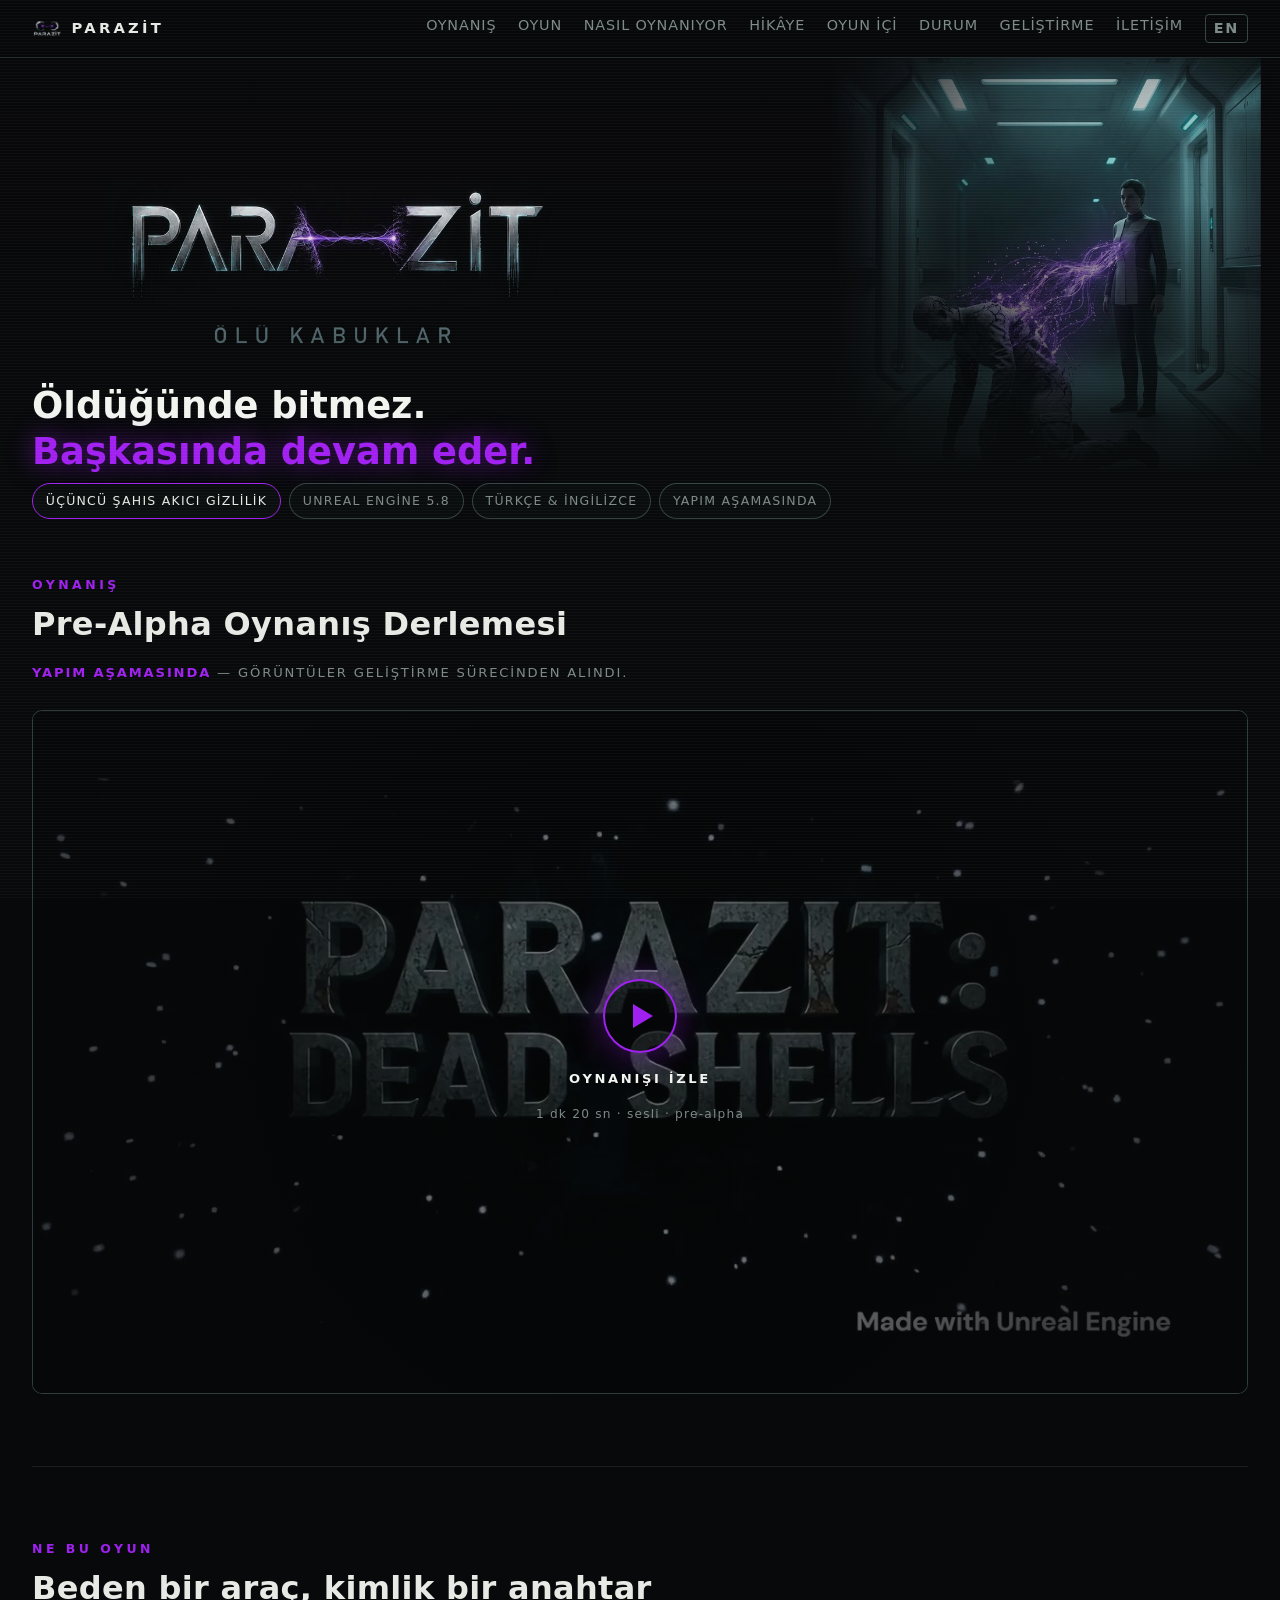
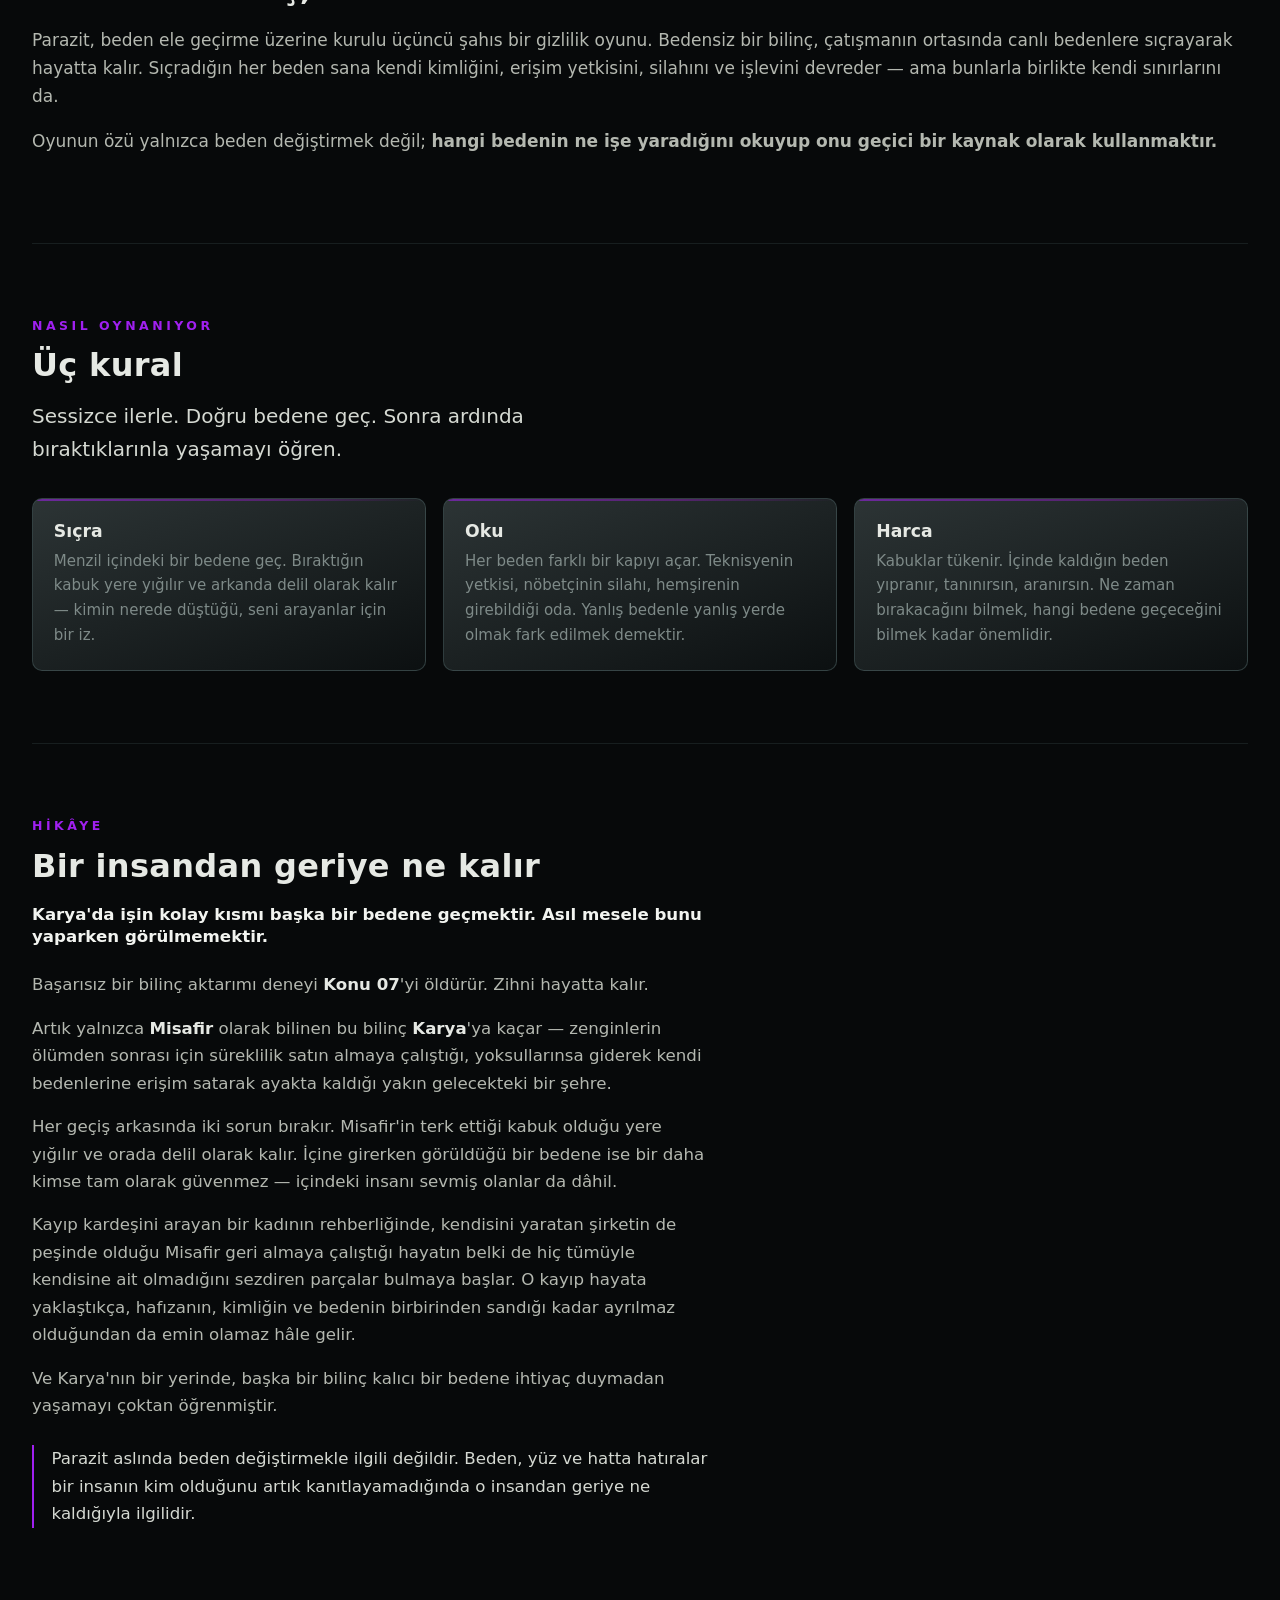
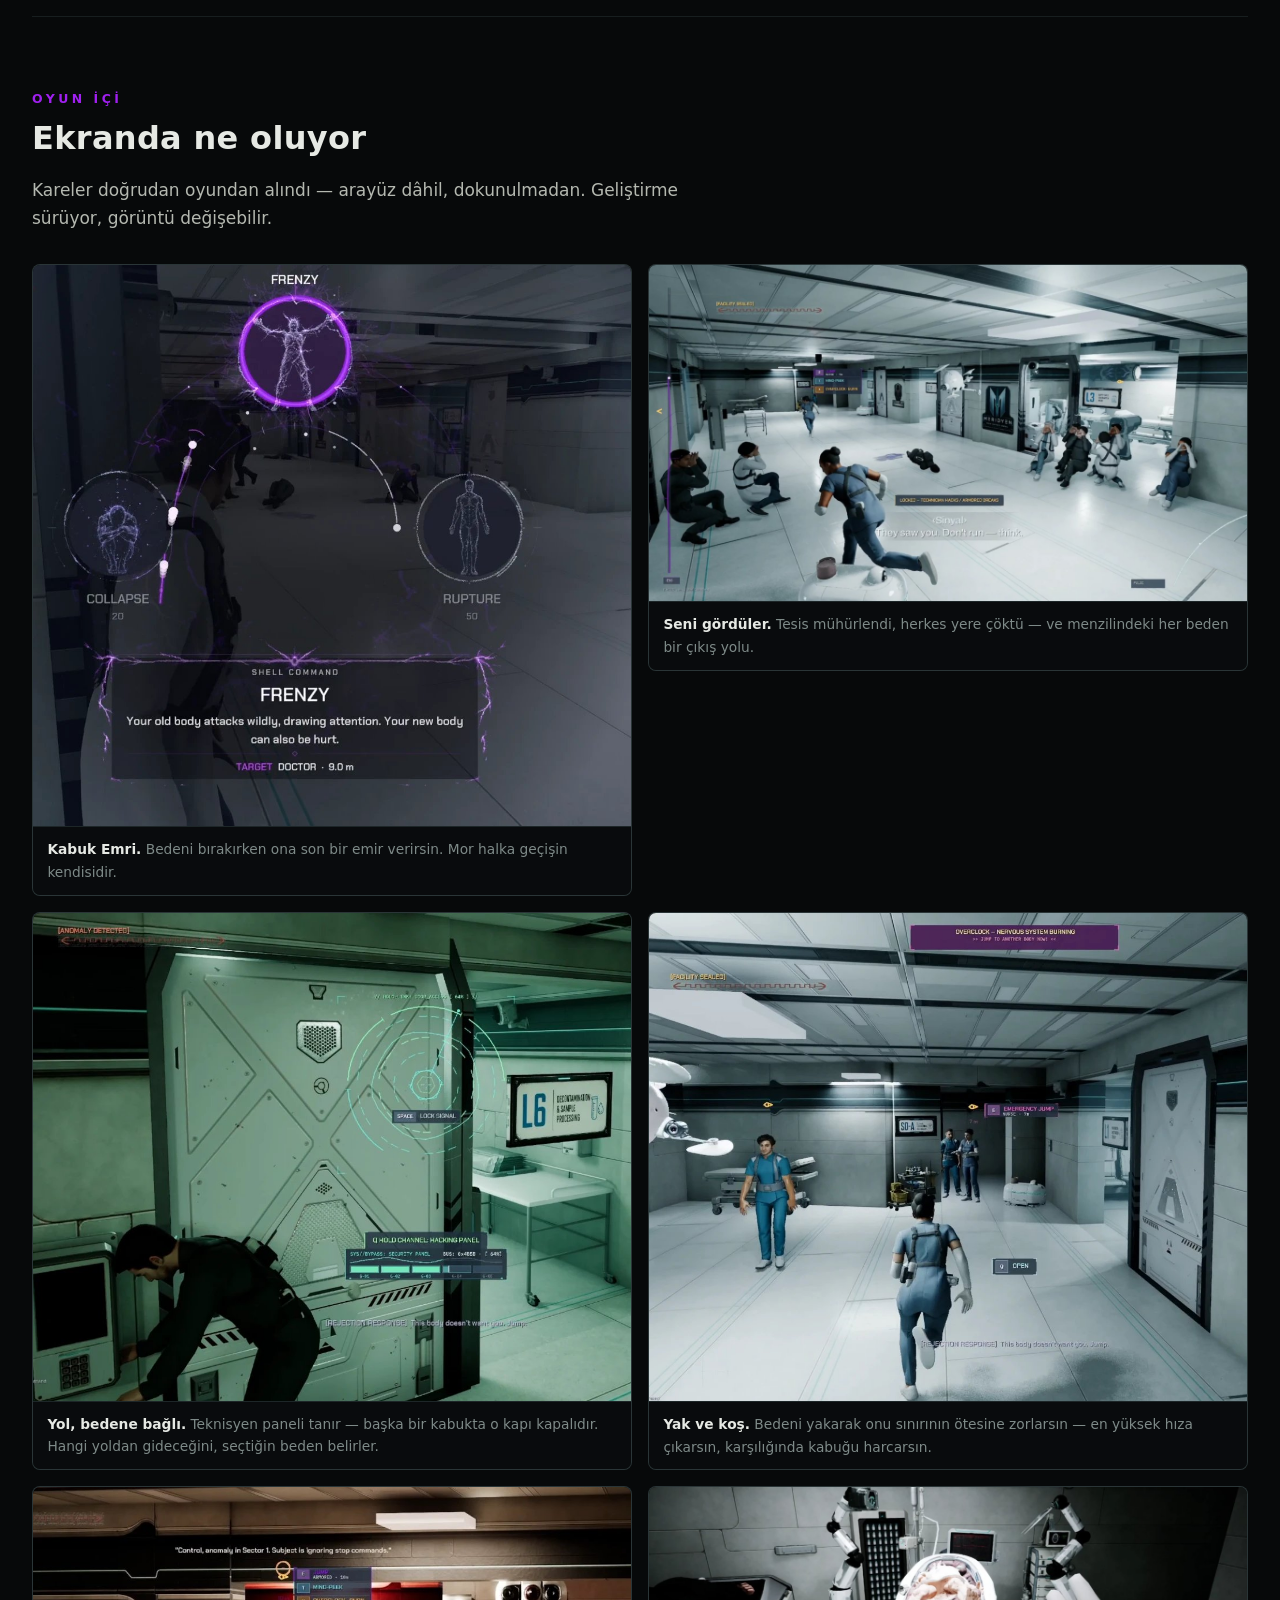
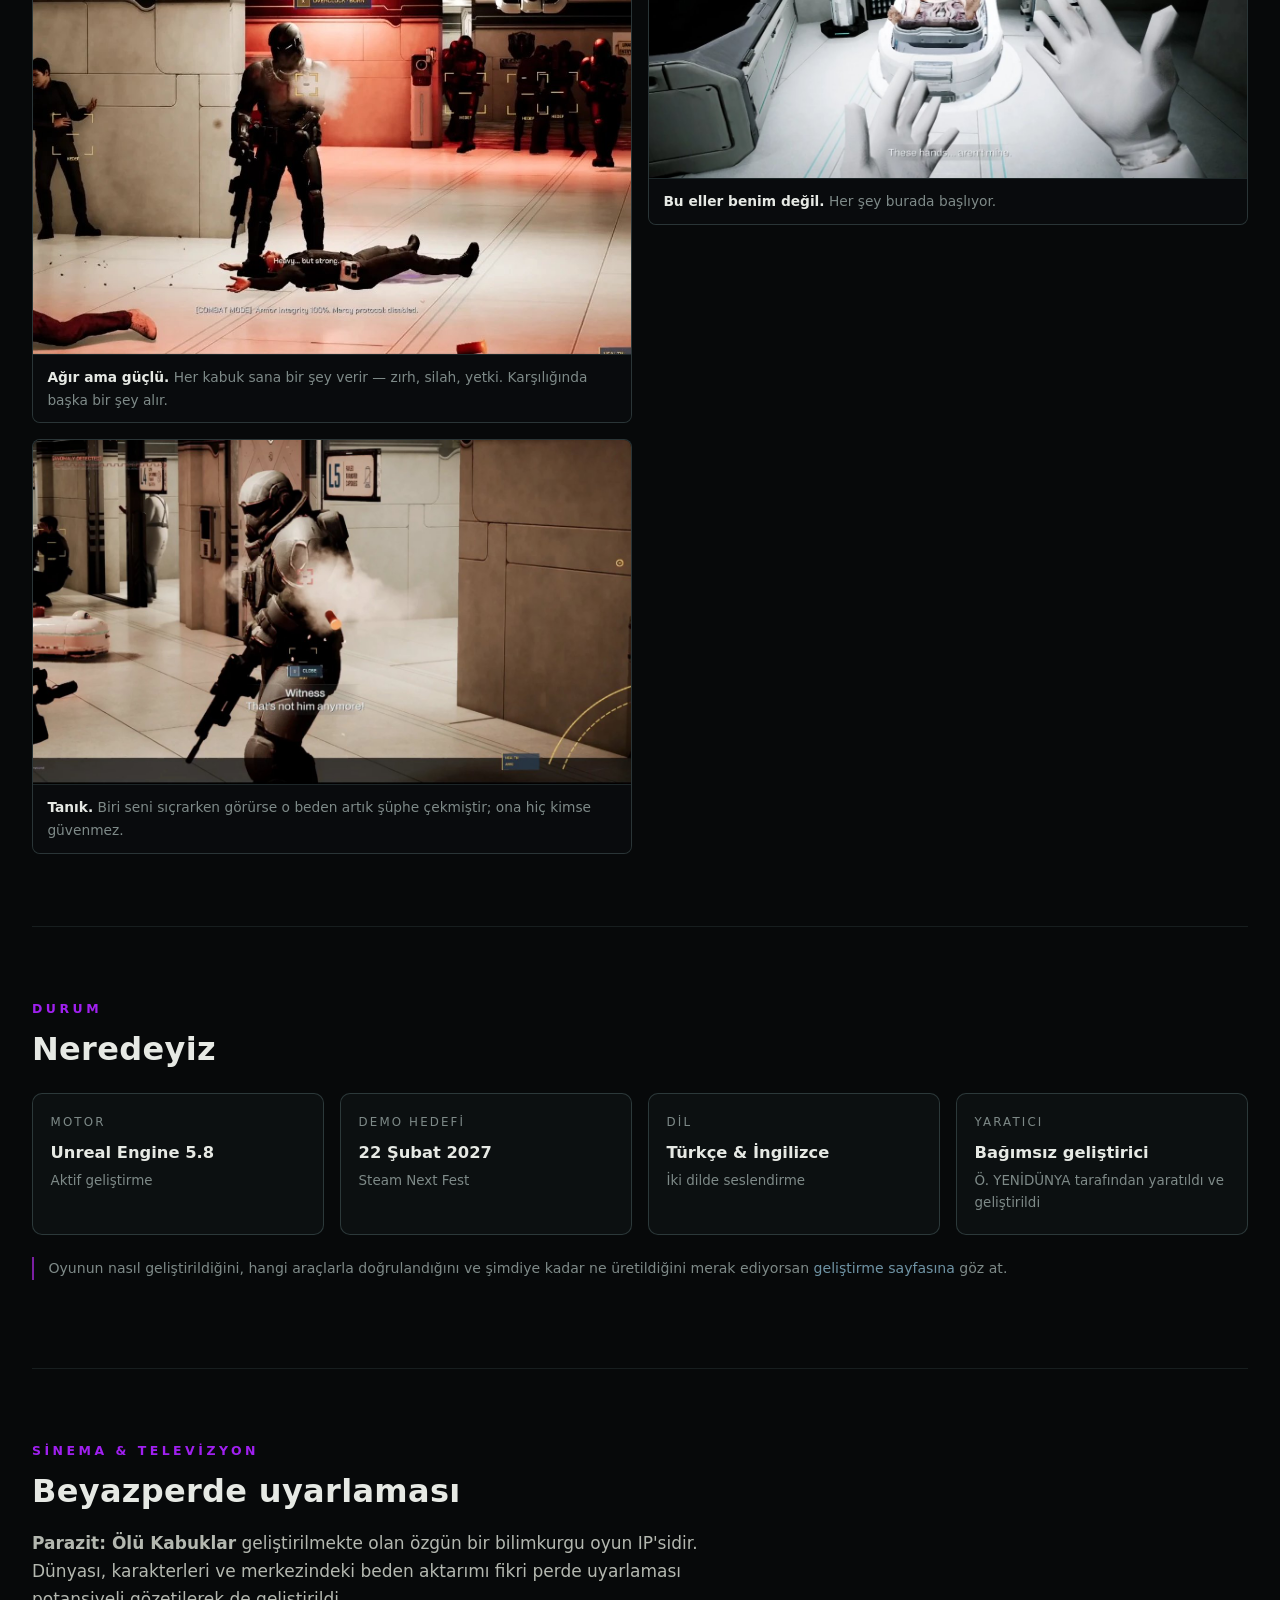
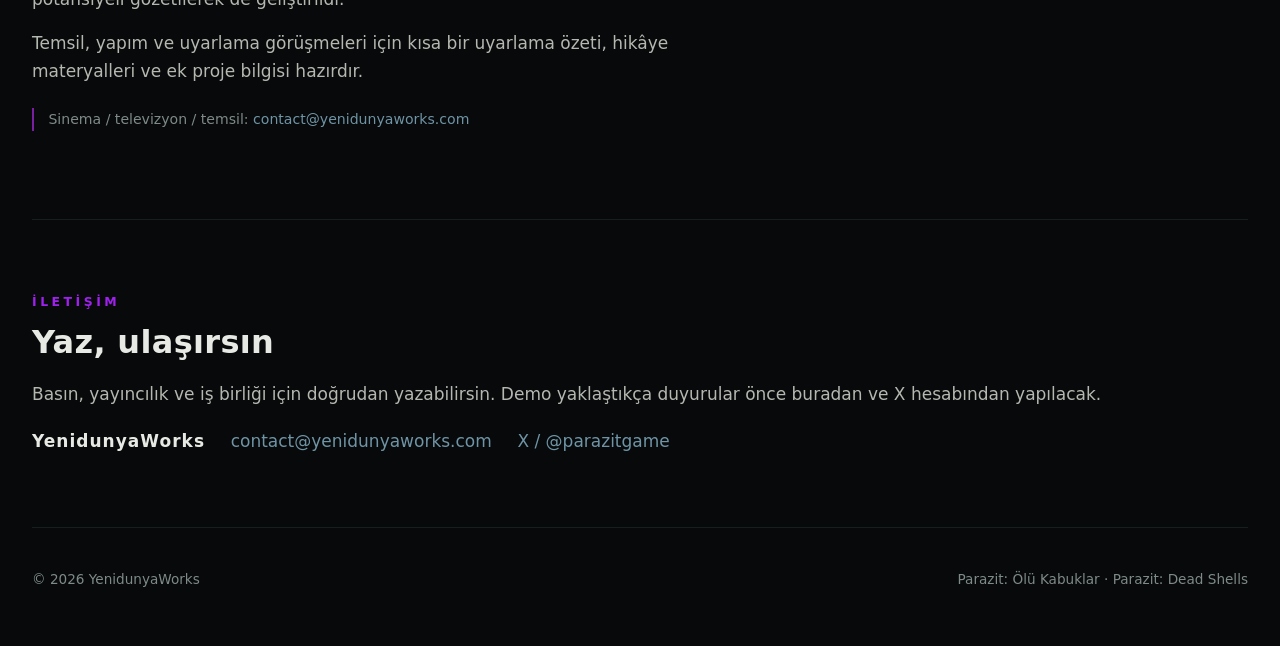
==== commit 33c6f279: "Site guncellendi: 0 yeni, 3 degisen" ====
--- a/index.html
+++ b/index.html
@@ -57,7 +57,7 @@
             Öldüğünde bitmez.<br><span class="vurgu">Başkasında devam eder.</span>
           </h1>
           <div class="rozetler">
-            <span class="rozet one">Üçüncü şahıs akışkan gizlilik</span>
+            <span class="rozet one">Üçüncü şahıs akıcı gizlilik</span>
             <span class="rozet">Unreal Engine 5.8</span>
             <span class="rozet">Türkçe &amp; İngilizce</span>
             <span class="rozet">Yapım aşamasında</span>
@@ -68,7 +68,7 @@
       <section class="bolum video-bolum" id="video" aria-labelledby="video-baslik">
         <p class="ust-etiket">Oynanış</p>
         <h2 id="video-baslik">Pre-Alpha Oynanış Derlemesi</h2>
-        <p class="video-altbilgi"><b>Geliştirme aşamasında</b> — görüntü geliştirme sürecinden</p>
+        <p class="video-altbilgi"><b>Yapım aşamasında</b> — görüntüler geliştirme sürecinden alındı.</p>
         <div class="video-kutu" role="button" tabindex="0" data-baslik="Parazit: Ölü Kabuklar — oynanış videosu">
           <img src="gorsel/video-poster.jpg" alt="Parazit: Ölü Kabuklar oynanış videosundan bir kare" width="1280" height="720" loading="lazy">
           <span class="video-oynat">
@@ -84,8 +84,8 @@
         <h2 id="oyun-baslik">Beden bir araç, kimlik bir anahtar</h2>
         <div>
           <article>
-            <p>Parazit, beden ele geçirme üzerine kurulu üçüncü şahıs bir gizlilik oyunu. Bedensiz bir bilinç, çatışmanın ortasında canlı bedenlere sıçrayarak hayatta kalır. Sıçradığın her beden sana kendi kimliğini, erişim yetkisini, silahını ve işlevini devreder — ve onunla birlikte kendi sınırlarını da.</p>
-            <p>Oyunun çekirdeği beden değiştirmek değil; <strong>hangi bedenin ne işe yaradığını okuyup onu geçici bir kaynak olarak kullanmaktır.</strong></p>
+            <p>Parazit, beden ele geçirme üzerine kurulu üçüncü şahıs bir gizlilik oyunu. Bedensiz bir bilinç, çatışmanın ortasında canlı bedenlere sıçrayarak hayatta kalır. Sıçradığın her beden sana kendi kimliğini, erişim yetkisini, silahını ve işlevini devreder — ama bunlarla birlikte kendi sınırlarını da.</p>
+            <p>Oyunun özü yalnızca beden değiştirmek değil; <strong>hangi bedenin ne işe yaradığını okuyup onu geçici bir kaynak olarak kullanmaktır.</strong></p>
           </article>
         </div>
       </section>
@@ -105,7 +105,7 @@
           </article>
           <article class="kart">
             <h3>Harca</h3>
-            <p>Kabuklar tükenir. İçinde kaldığın beden yıpranır, tanınırsın, aranırsın. Ne zaman bırakacağını bilmek, hangisine geçeceğini bilmek kadar önemlidir.</p>
+            <p>Kabuklar tükenir. İçinde kaldığın beden yıpranır, tanınırsın, aranırsın. Ne zaman bırakacağını bilmek, hangi bedene geçeceğini bilmek kadar önemlidir.</p>
           </article>
         </div>
       </section>
@@ -119,7 +119,7 @@
           <p>Başarısız bir bilinç aktarımı deneyi <b>Konu 07</b>'yi öldürür. Zihni hayatta kalır.</p>
           <p>Artık yalnızca <b>Misafir</b> olarak bilinen bu bilinç <b>Karya</b>'ya kaçar — zenginlerin ölümden sonrası için süreklilik satın almaya çalıştığı, yoksullarınsa giderek kendi bedenlerine erişim satarak ayakta kaldığı yakın gelecekteki bir şehre.</p>
           <p>Her geçiş arkasında iki sorun bırakır. Misafir'in terk ettiği kabuk olduğu yere yığılır ve orada delil olarak kalır. İçine girerken görüldüğü bir bedene ise bir daha kimse tam olarak güvenmez — içindeki insanı sevmiş olanlar da dâhil.</p>
-          <p>Kayıp kardeşini arayan bir kadının yol göstericiliğinde ve kendisini yaratan şirketin takibinde, Misafir geri almaya çalıştığı hayatın belki de hiç tümüyle kendisine ait olmadığını sezdiren parçalar bulmaya başlar. O kayıp hayata yaklaştıkça, hafızanın, kimliğin ve bedenin sandığı kadar ayrılmaz olduğundan da emin olamaz hâle gelir.</p>
+          <p>Kayıp kardeşini arayan bir kadının rehberliğinde, kendisini yaratan şirketin de peşinde olduğu Misafir geri almaya çalıştığı hayatın belki de hiç tümüyle kendisine ait olmadığını sezdiren parçalar bulmaya başlar. O kayıp hayata yaklaştıkça, hafızanın, kimliğin ve bedenin birbirinden sandığı kadar ayrılmaz olduğundan da emin olamaz hâle gelir.</p>
           <p>Ve Karya'nın bir yerinde, başka bir bilinç kalıcı bir bedene ihtiyaç duymadan yaşamayı çoktan öğrenmiştir.</p>
           <p class="hikaye-kapanis">Parazit aslında beden değiştirmekle ilgili değildir. Beden, yüz ve hatta hatıralar bir insanın kim olduğunu artık kanıtlayamadığında o insandan geriye ne kaldığıyla ilgilidir.</p>
         </div>
@@ -136,19 +136,19 @@
           </figure>
           <figure class="oyun-kare">
             <img src="gorsel/oyun-2.jpg" alt="Panik hâlindeki laboratuvar koridoru, çömelmiş insanlar, açık sıçrama menüsü" loading="lazy" width="1280" height="718">
-            <figcaption><b>Gördüler.</b> Tesis mühürlendi, herkes yere çöktü — ve menzilindeki her beden bir çıkış yolu.</figcaption>
+            <figcaption><b>Seni gördüler.</b> Tesis mühürlendi, herkes yere çöktü — ve menzilindeki her beden bir çıkış yolu.</figcaption>
           </figure>
           <figure class="oyun-kare">
             <img src="gorsel/oyun-7.jpg" alt="Teknisyen bedeninde bir güvenlik paneli hackleniyor, kapı erişimi yüzde 64" loading="lazy" width="1037" height="846">
-            <figcaption><b>Yol, bedene bağlı.</b> Teknisyenin eli panele gider — başka bir kabukta o kapı kapalıdır. Hangi yoldan gideceğini, seçtiğin beden belirler.</figcaption>
+            <figcaption><b>Yol, bedene bağlı.</b> Teknisyen paneli tanır — başka bir kabukta o kapı kapalıdır. Hangi yoldan gideceğini, seçtiğin beden belirler.</figcaption>
           </figure>
           <figure class="oyun-kare">
             <img src="gorsel/oyun-3.jpg" alt="Aşırı yüklenme uyarısı: sinir sistemi yanıyor, hemen başka bir bedene sıçra" loading="lazy" width="1109" height="905">
-            <figcaption><b>Yak ve koş.</b> Bedeni yakarak motoru sonuna kadar zorlarsın — en yüksek hıza çıkarsın, karşılığında kabuğu harcarsın.</figcaption>
+            <figcaption><b>Yak ve koş.</b> Bedeni yakarak onu sınırının ötesine zorlarsın — en yüksek hıza çıkarsın, karşılığında kabuğu harcarsın.</figcaption>
           </figure>
           <figure class="oyun-kare">
             <img src="gorsel/oyun-4.jpg" alt="Kırmızı alarm ışığı altında zırhlı bir beden, yerde bir ceset" loading="lazy" width="1016" height="792">
-            <figcaption><b>Ağır ama güçlü.</b> Her kabuk başka bir şey verir — zırh, silah, yetki. Ve başka bir şey alır.</figcaption>
+            <figcaption><b>Ağır ama güçlü.</b> Her kabuk sana bir şey verir — zırh, silah, yetki. Karşılığında başka bir şey alır.</figcaption>
           </figure>
           <figure class="oyun-kare">
             <img src="gorsel/oyun-5.jpg" alt="Birinci şahıs bakışla iki el, karşıda açık bir transfer kapsülü" loading="lazy" width="1280" height="621">
@@ -156,7 +156,7 @@
           </figure>
           <figure class="oyun-kare">
             <img src="gorsel/oyun-6.jpg" alt="Silahlı zırhlı asker, yanında tanık altyazısı" loading="lazy" width="1280" height="736">
-            <figcaption><b>Tanık.</b> Biri seni sıçrarken görürse artık o bedene kimse güvenmez — sen de dâhil.</figcaption>
+            <figcaption><b>Tanık.</b> Biri seni sıçrarken görürse o beden artık şüphe çekmiştir; ona hiç kimse güvenmez.</figcaption>
           </figure>
         </div>
       </section>
@@ -182,7 +182,7 @@
             <dd>Bağımsız geliştirici<small>Ö. YENİDÜNYA tarafından yaratıldı ve geliştirildi</small></dd>
           </div>
         </dl>
-        <p class="not">Nasıl geliştirildiğini, hangi araçlarla doğrulandığını ve şimdiye kadar ne üretildiğini merak ediyorsan: <a href="gelistirme.html">geliştirme sayfası</a>.</p>
+        <p class="not">Oyunun nasıl geliştirildiğini, hangi araçlarla doğrulandığını ve şimdiye kadar ne üretildiğini merak ediyorsan <a href="gelistirme.html">geliştirme sayfasına</a> göz at.</p>
       </section>
 
 
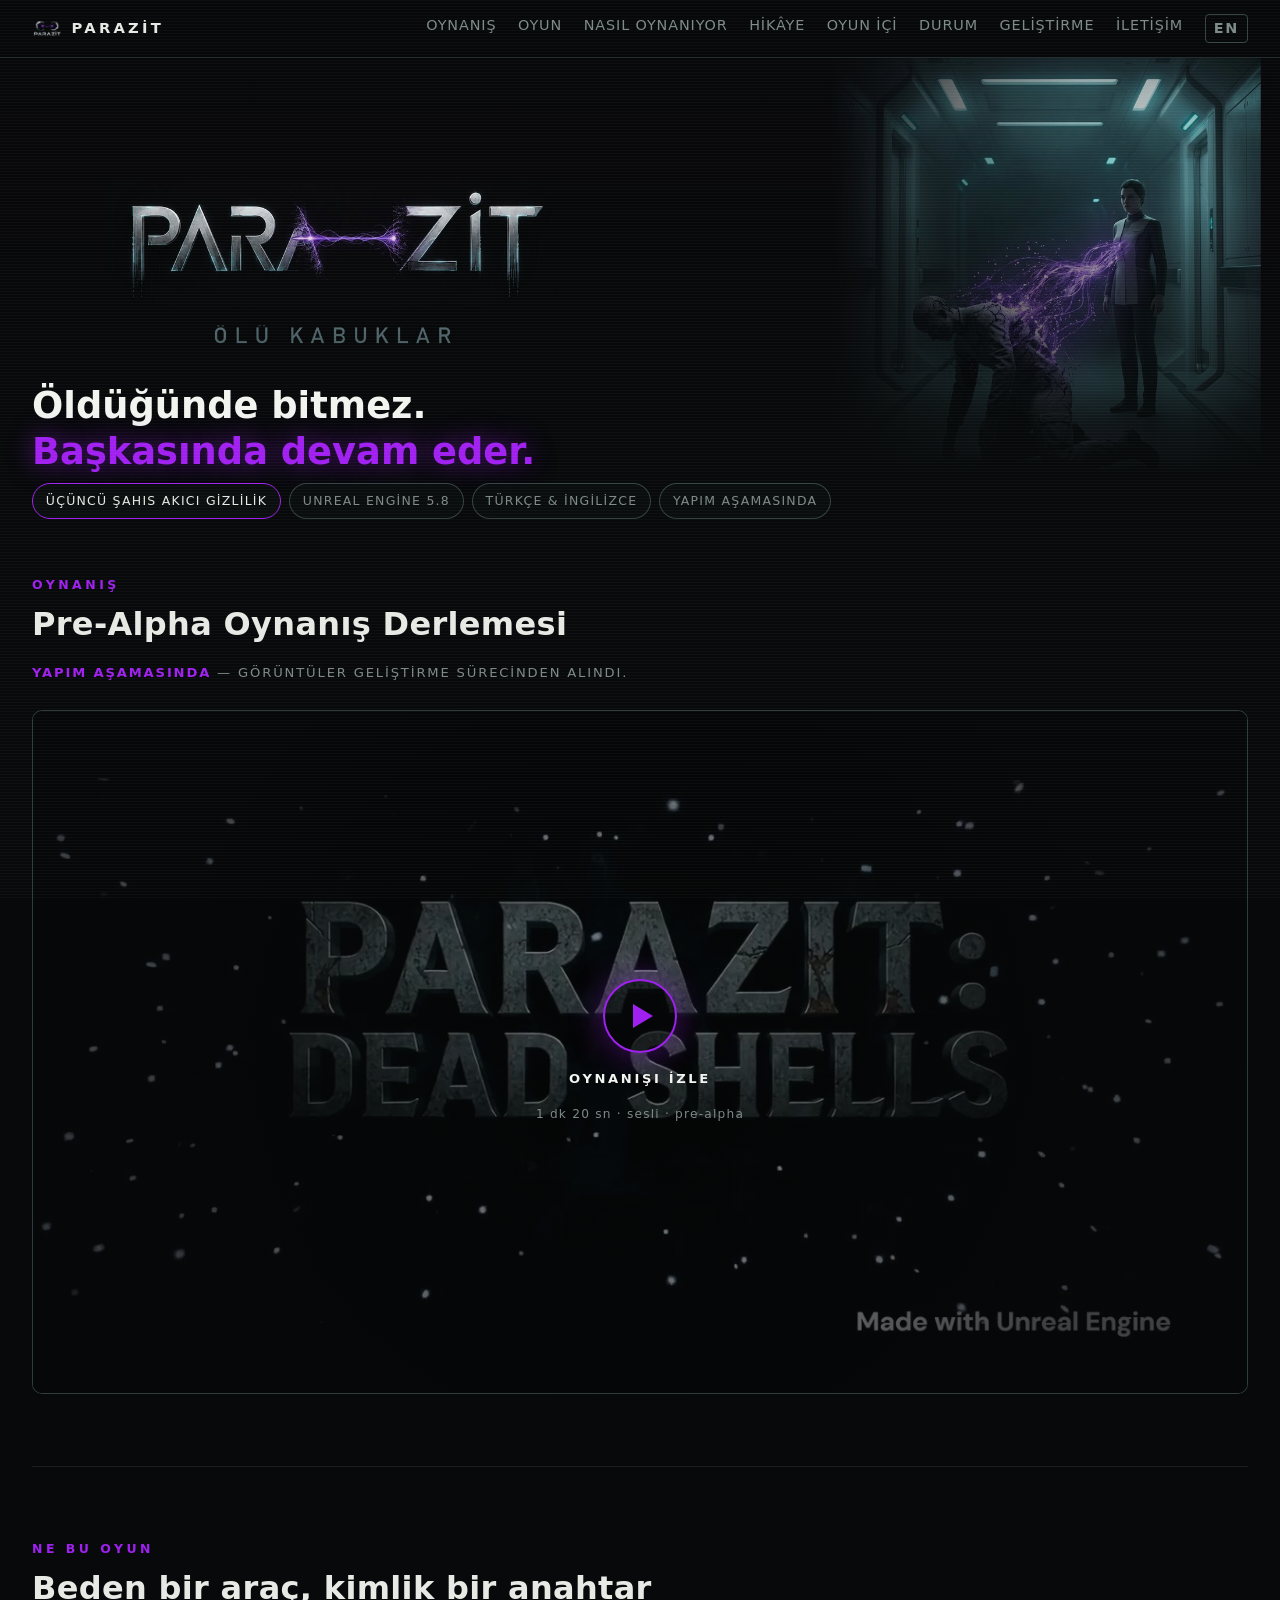
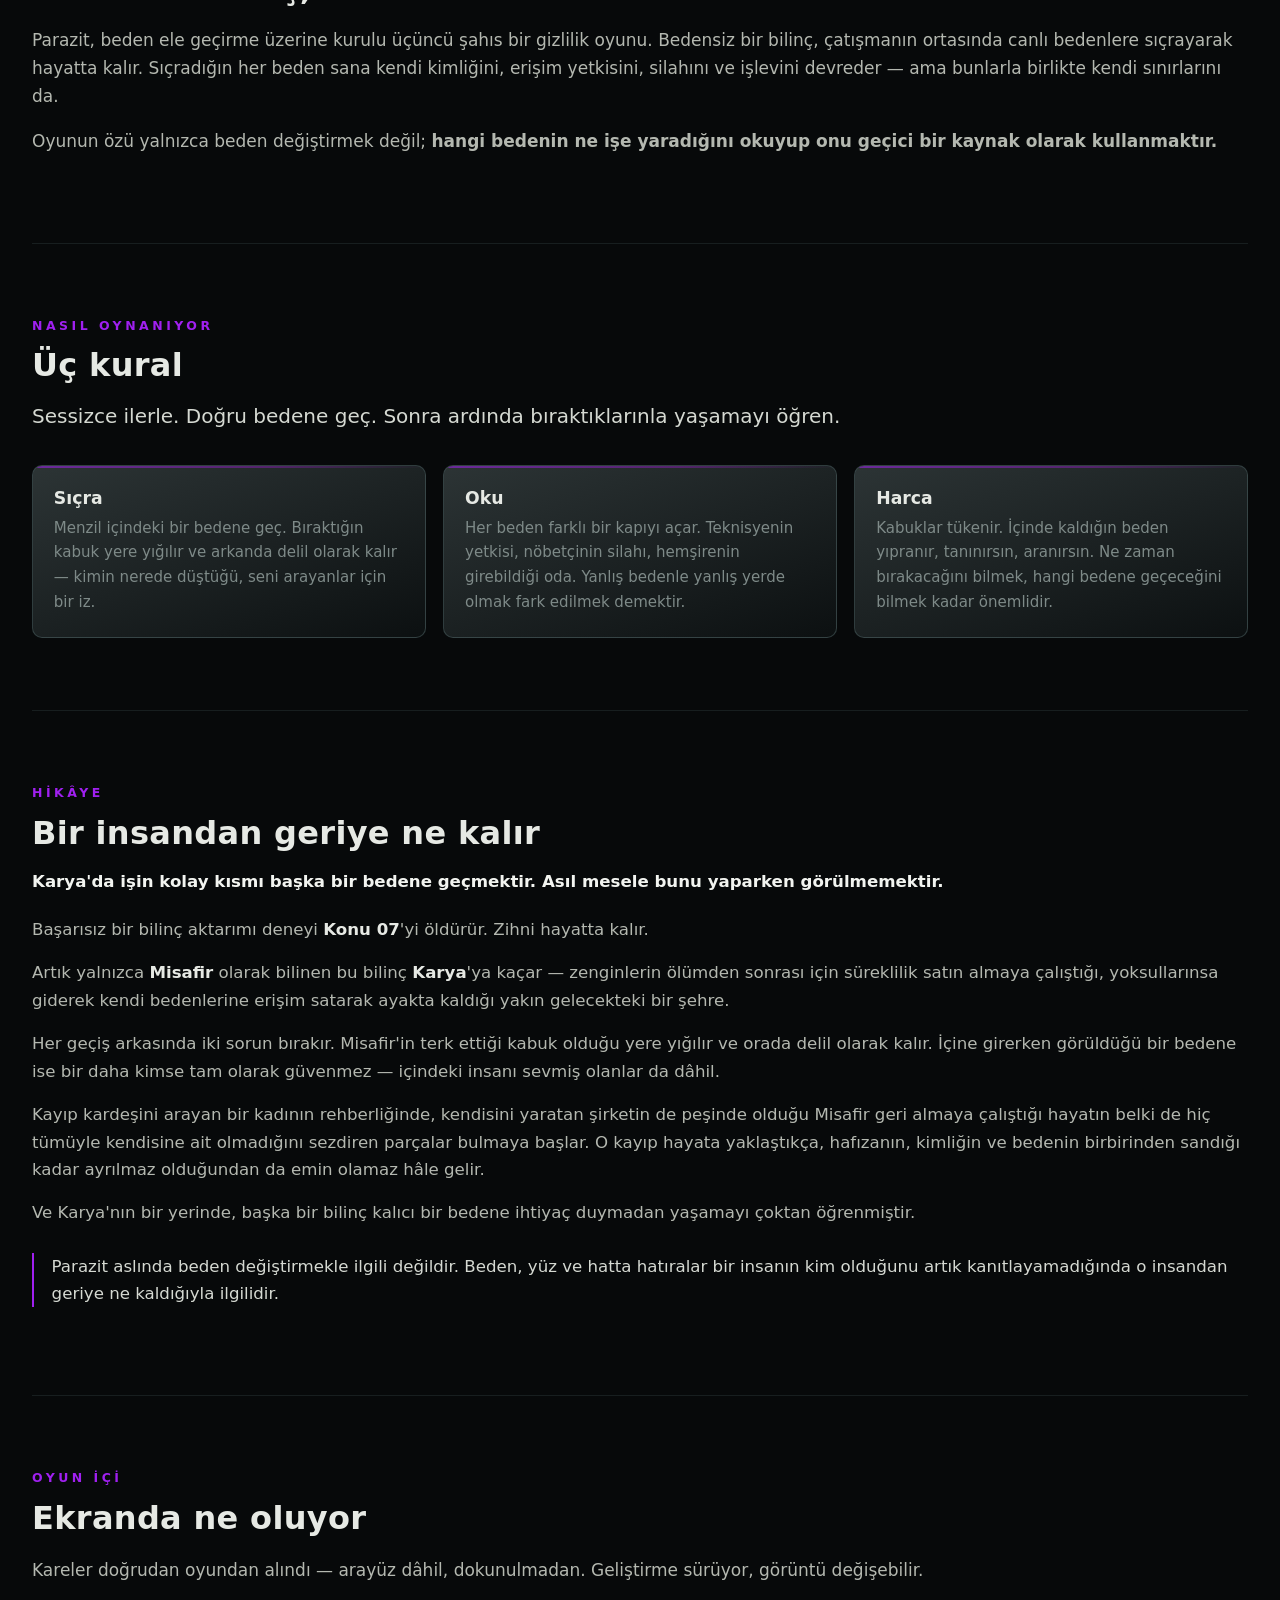
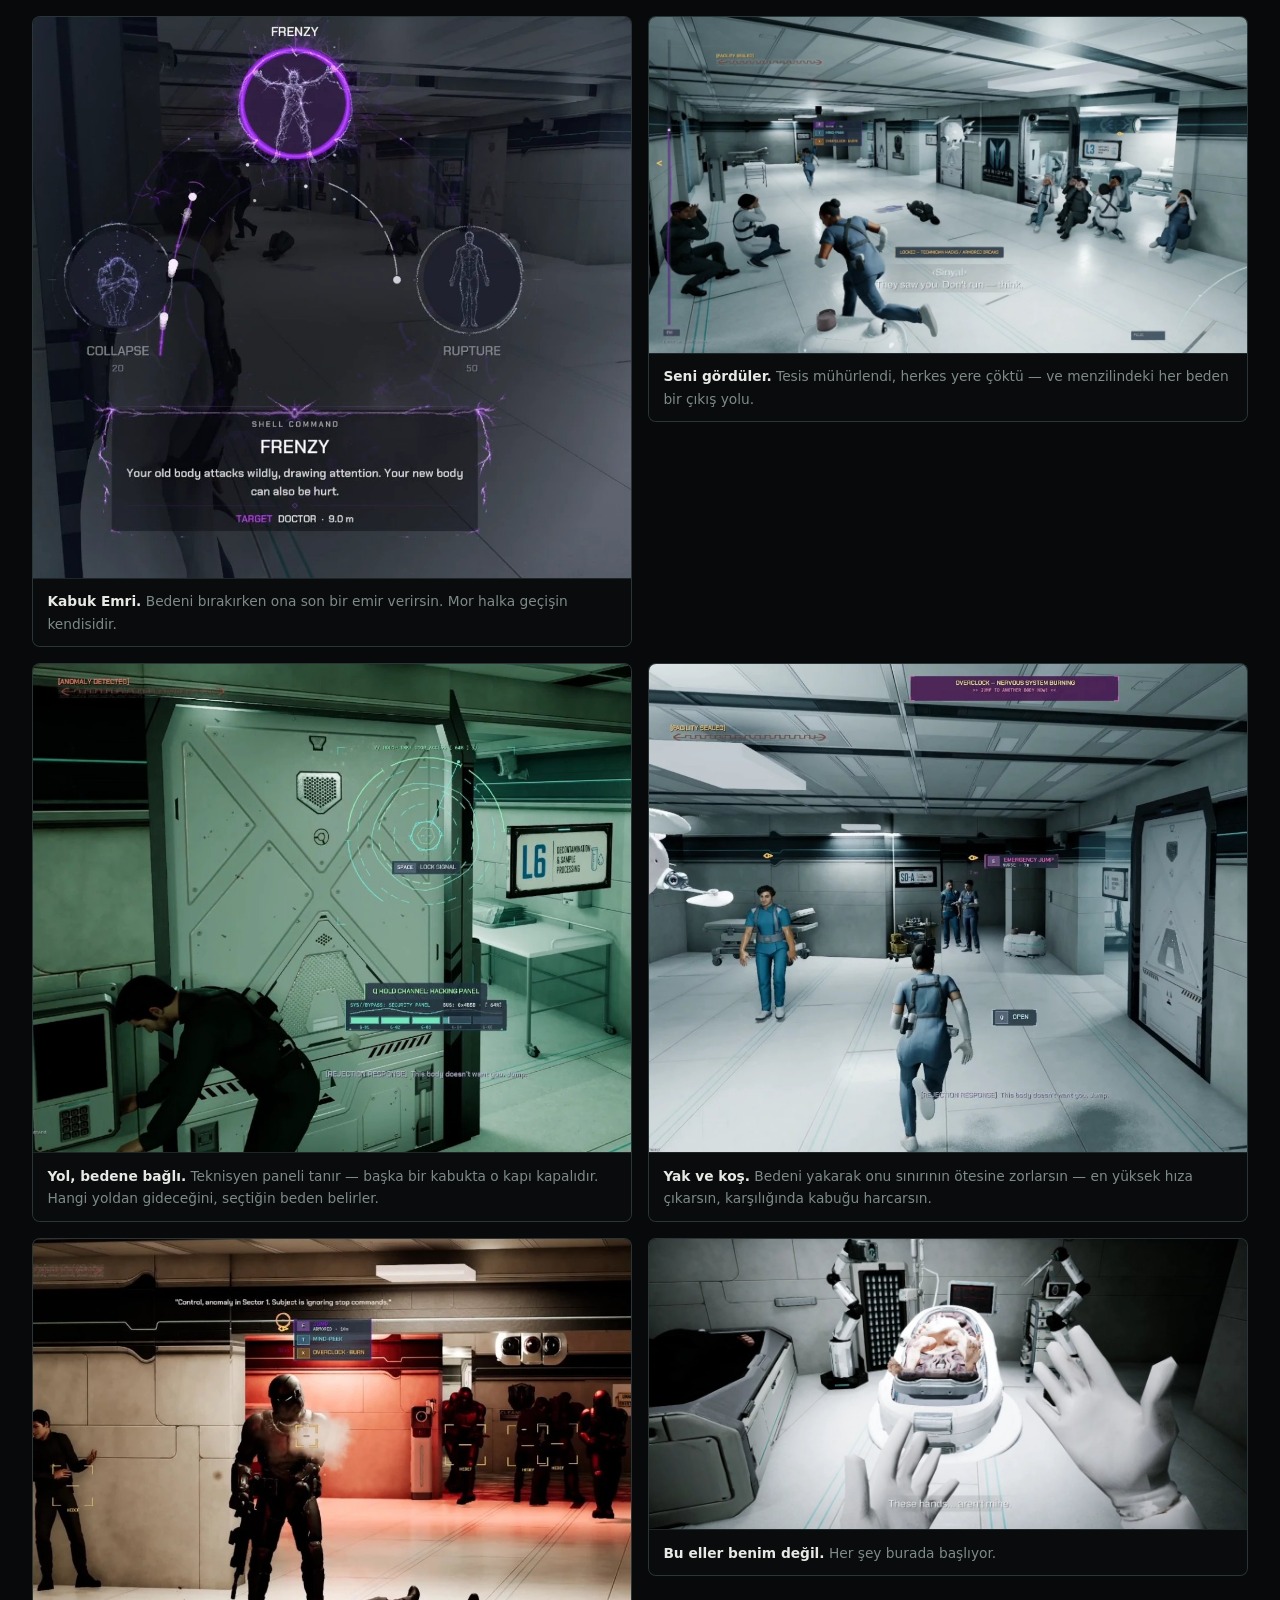
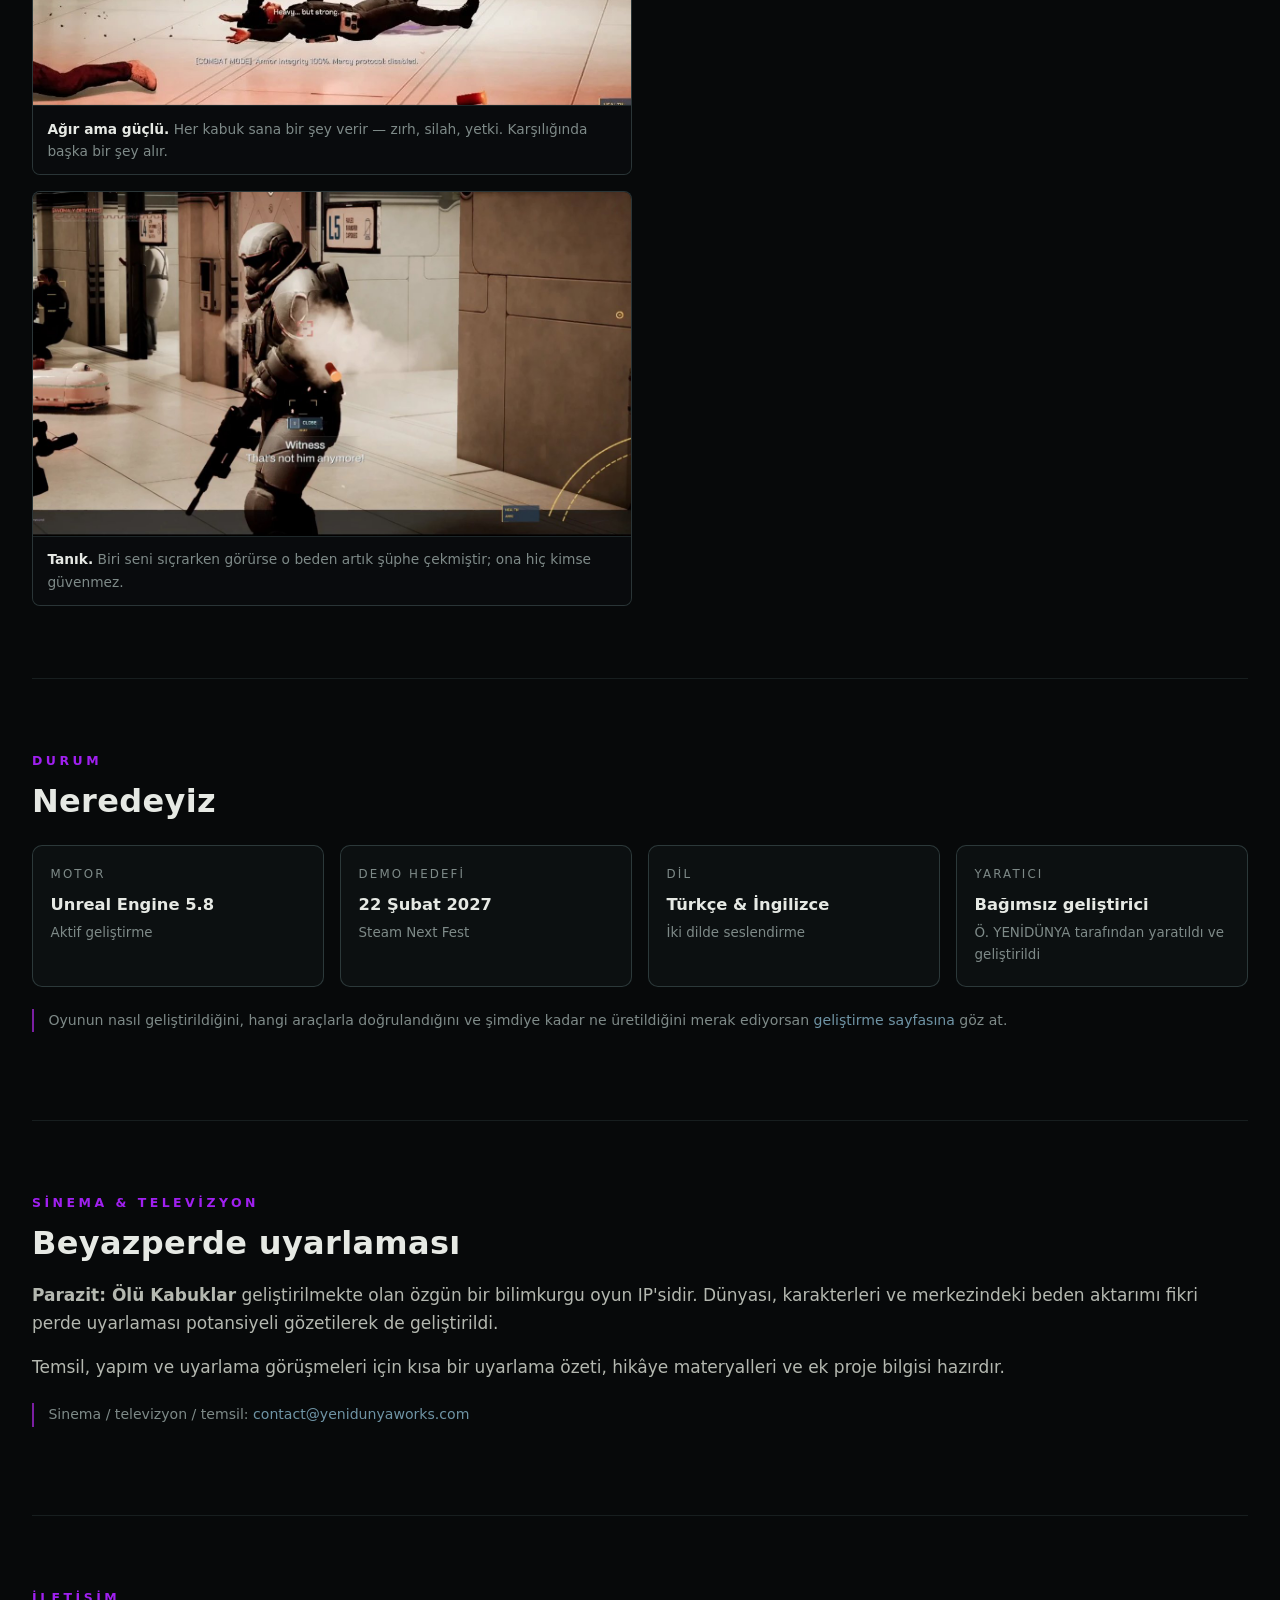
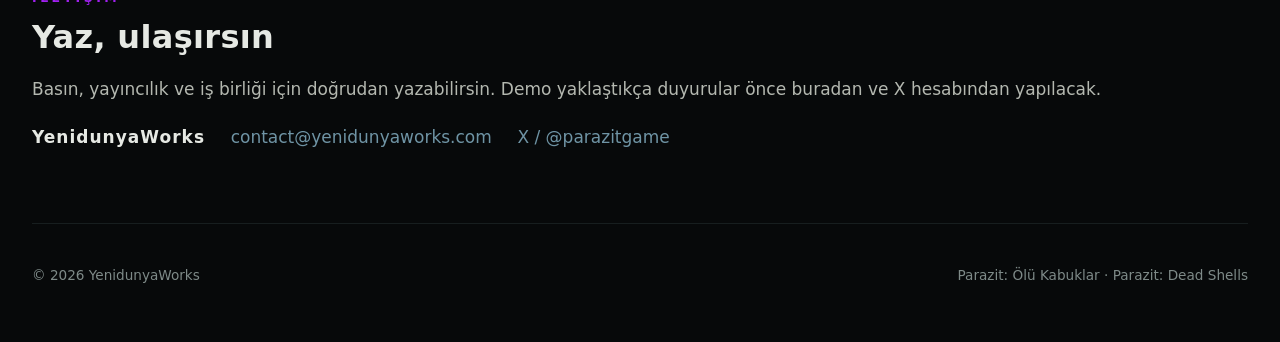
==== commit a40c911b: "Site guncellendi: 0 yeni, 5 degisen" ====
--- a/index.html
+++ b/index.html
@@ -128,7 +128,7 @@
       <section class="bolum" id="oyunici" aria-labelledby="oyunici-baslik">
         <p class="ust-etiket">Oyun içi</p>
         <h2 id="oyunici-baslik">Ekranda ne oluyor</h2>
-        <p style="max-width:60ch">Kareler doğrudan oyundan alındı — arayüz dâhil, dokunulmadan. Geliştirme sürüyor, görüntü değişebilir.</p>
+        <p>Kareler doğrudan oyundan alındı — arayüz dâhil, dokunulmadan. Geliştirme sürüyor, görüntü değişebilir.</p>
         <div class="oyun-izgara">
           <figure class="oyun-kare">
             <img src="gorsel/oyun-1.jpg" alt="Kabuk Emri radial menüsü: Çök, Çıldır ve Yarıl seçenekleri mor bir halka içinde" loading="lazy" width="1052" height="986">
@@ -189,8 +189,8 @@
       <section class="bolum" id="perde" aria-labelledby="perde-baslik">
         <p class="ust-etiket">Sinema &amp; televizyon</p>
         <h2 id="perde-baslik">Beyazperde uyarlaması</h2>
-        <p style="max-width:62ch"><b>Parazit: Ölü Kabuklar</b> geliştirilmekte olan özgün bir bilimkurgu oyun IP'sidir. Dünyası, karakterleri ve merkezindeki beden aktarımı fikri perde uyarlaması potansiyeli gözetilerek de geliştirildi.</p>
-        <p style="max-width:62ch">Temsil, yapım ve uyarlama görüşmeleri için kısa bir uyarlama özeti, hikâye materyalleri ve ek proje bilgisi hazırdır.</p>
+        <p><b>Parazit: Ölü Kabuklar</b> geliştirilmekte olan özgün bir bilimkurgu oyun IP'sidir. Dünyası, karakterleri ve merkezindeki beden aktarımı fikri perde uyarlaması potansiyeli gözetilerek de geliştirildi.</p>
+        <p>Temsil, yapım ve uyarlama görüşmeleri için kısa bir uyarlama özeti, hikâye materyalleri ve ek proje bilgisi hazırdır.</p>
         <p class="not">Sinema / televizyon / temsil: <a href="mailto:contact@yenidunyaworks.com">contact@yenidunyaworks.com</a></p>
       </section>
 
--- a/style.css
+++ b/style.css
@@ -170,7 +170,7 @@
 
 .kural-giris {
   font-size: clamp(1.05rem, 1.9vw, 1.25rem); color: #D5D9D2;
-  max-width: 46ch; margin-top: -.2rem;
+  margin-top: -.2rem;
 }
 
 /* ---------- mekanik kartları ---------- */
@@ -206,10 +206,10 @@
   border-left: 2px solid var(--mor-dunya); padding-left: .9rem;
 }
 
-.hikaye p { max-width: 64ch; font-size: 1.04rem; }
+.hikaye p { font-size: 1.04rem; }
 .hikaye-acilis {
   font-size: clamp(1.15rem, 2.2vw, 1.45rem); font-weight: 650;
-  color: #F2F4F0; line-height: 1.35; margin-bottom: 1.4rem; max-width: 30ch;
+  color: #F2F4F0; line-height: 1.35; margin-bottom: 1.4rem;
 }
 .hikaye b { color: #E6E9E4; font-weight: 600; }
 .hikaye-kapanis {
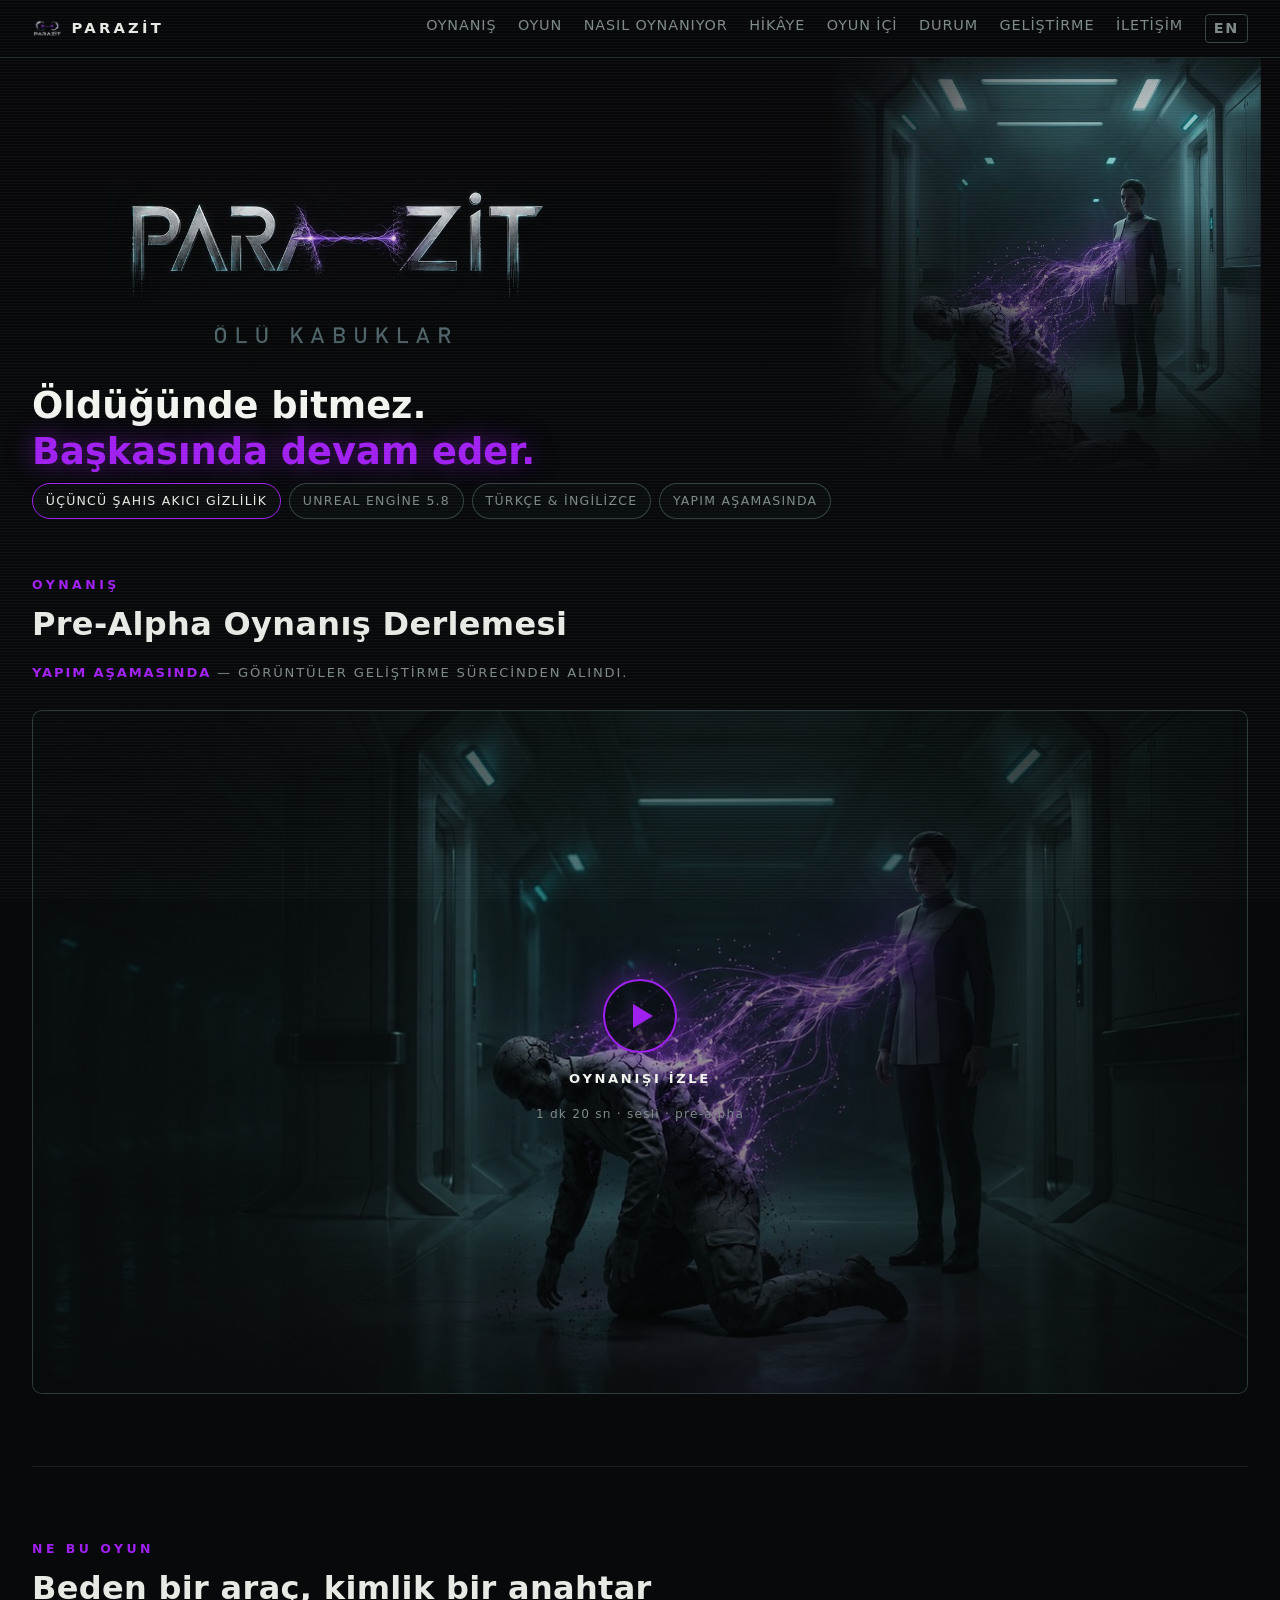
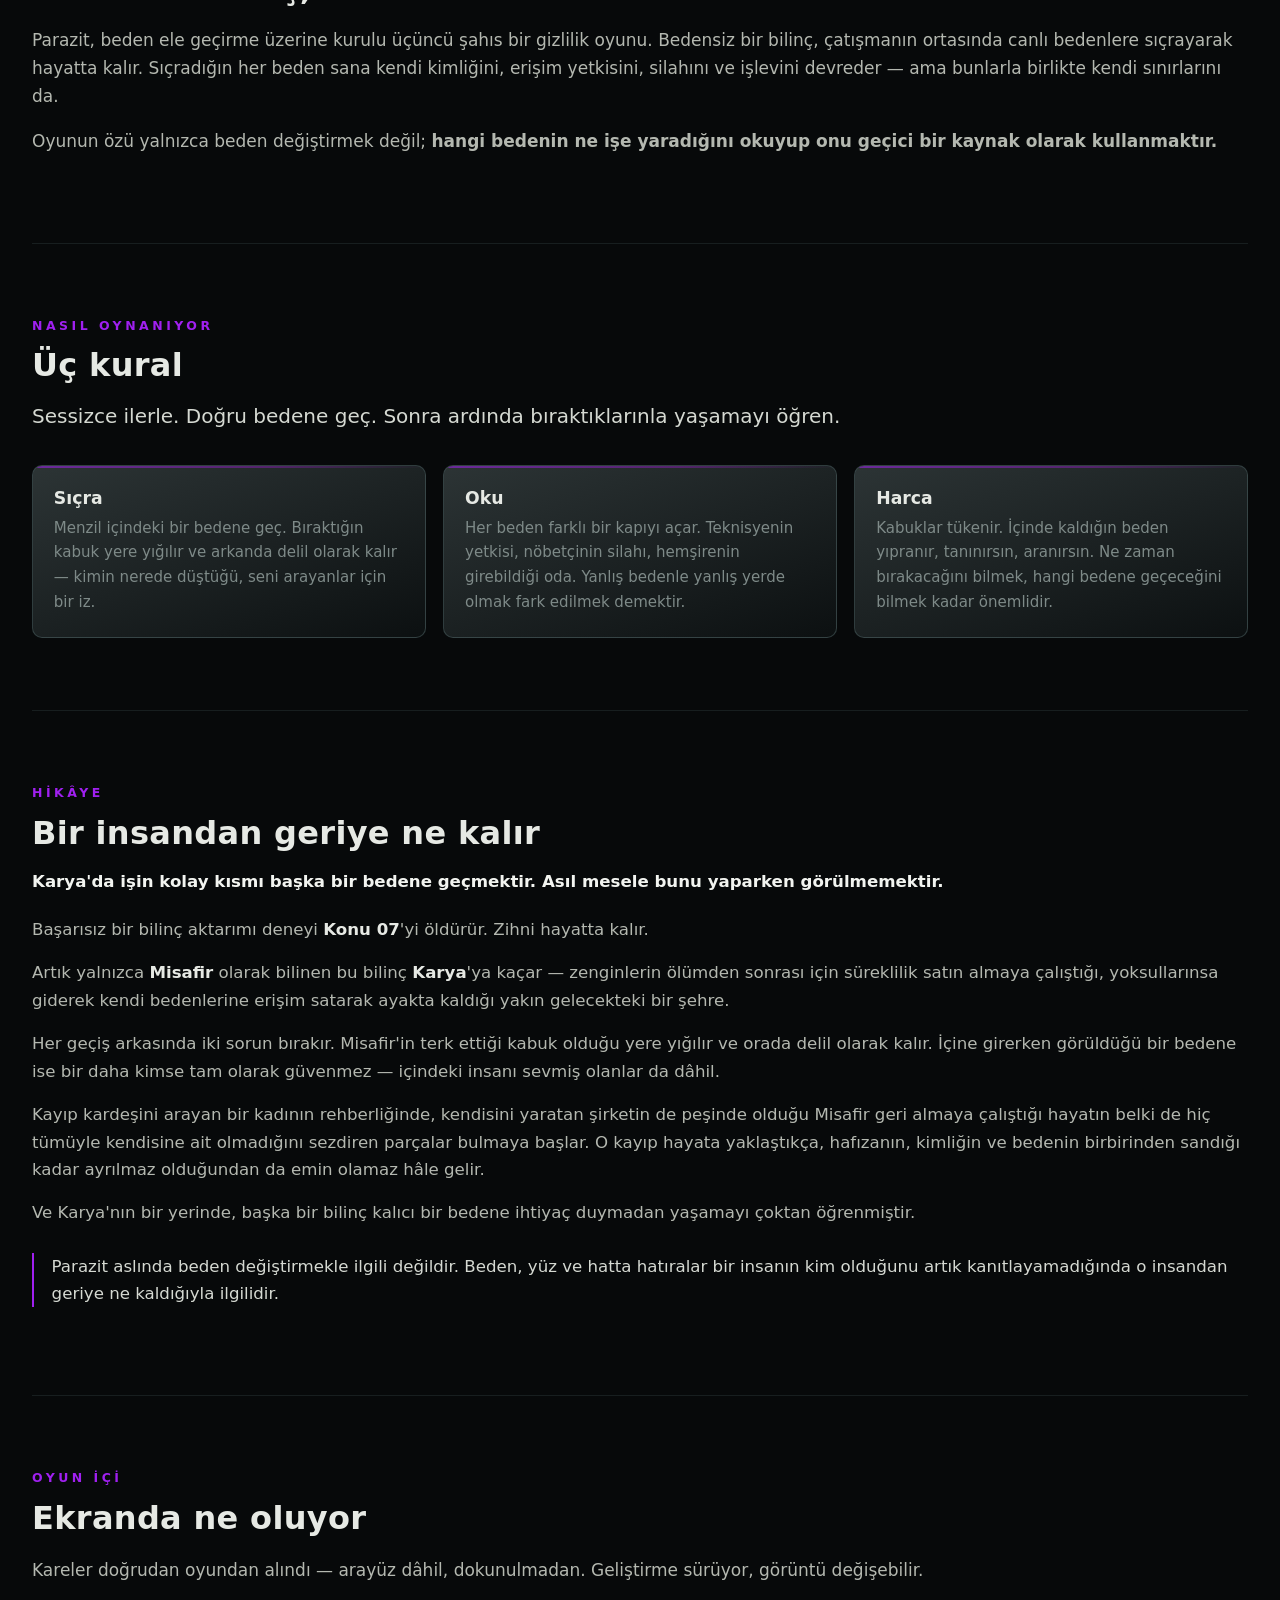
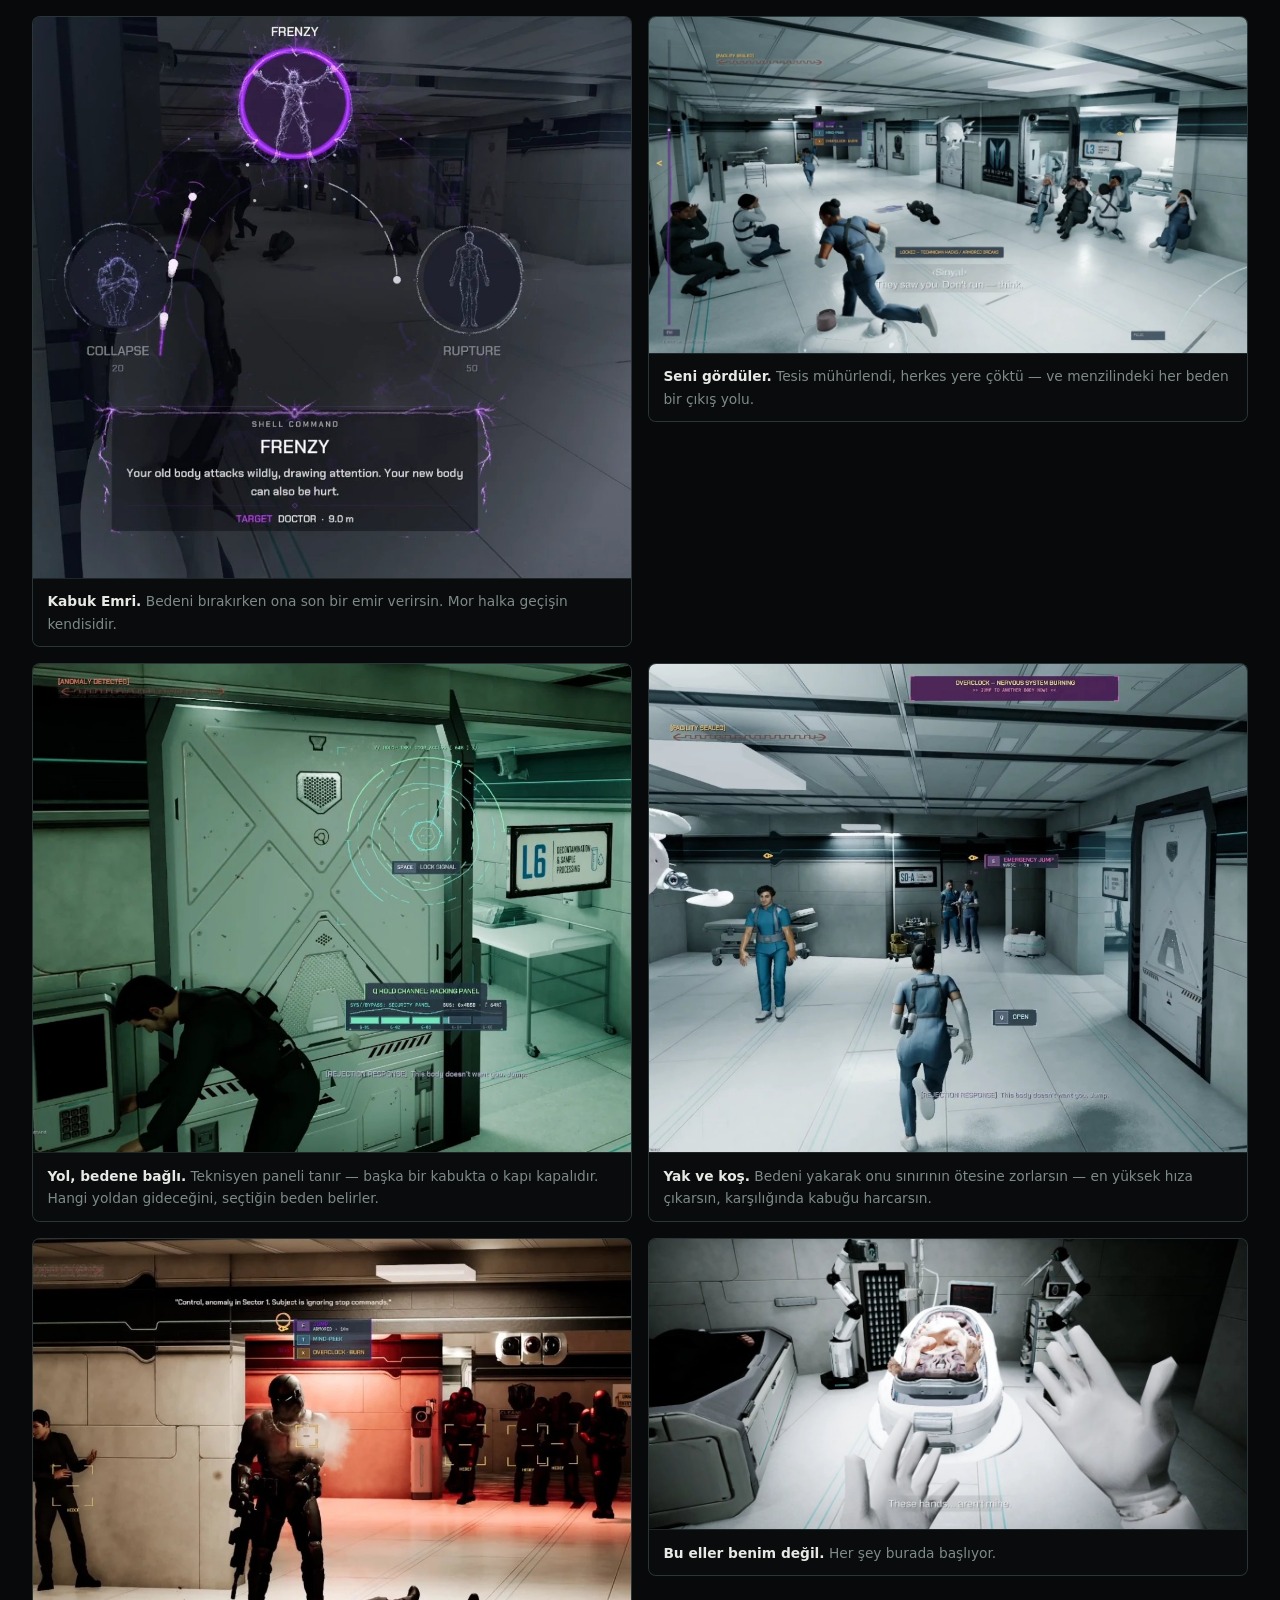
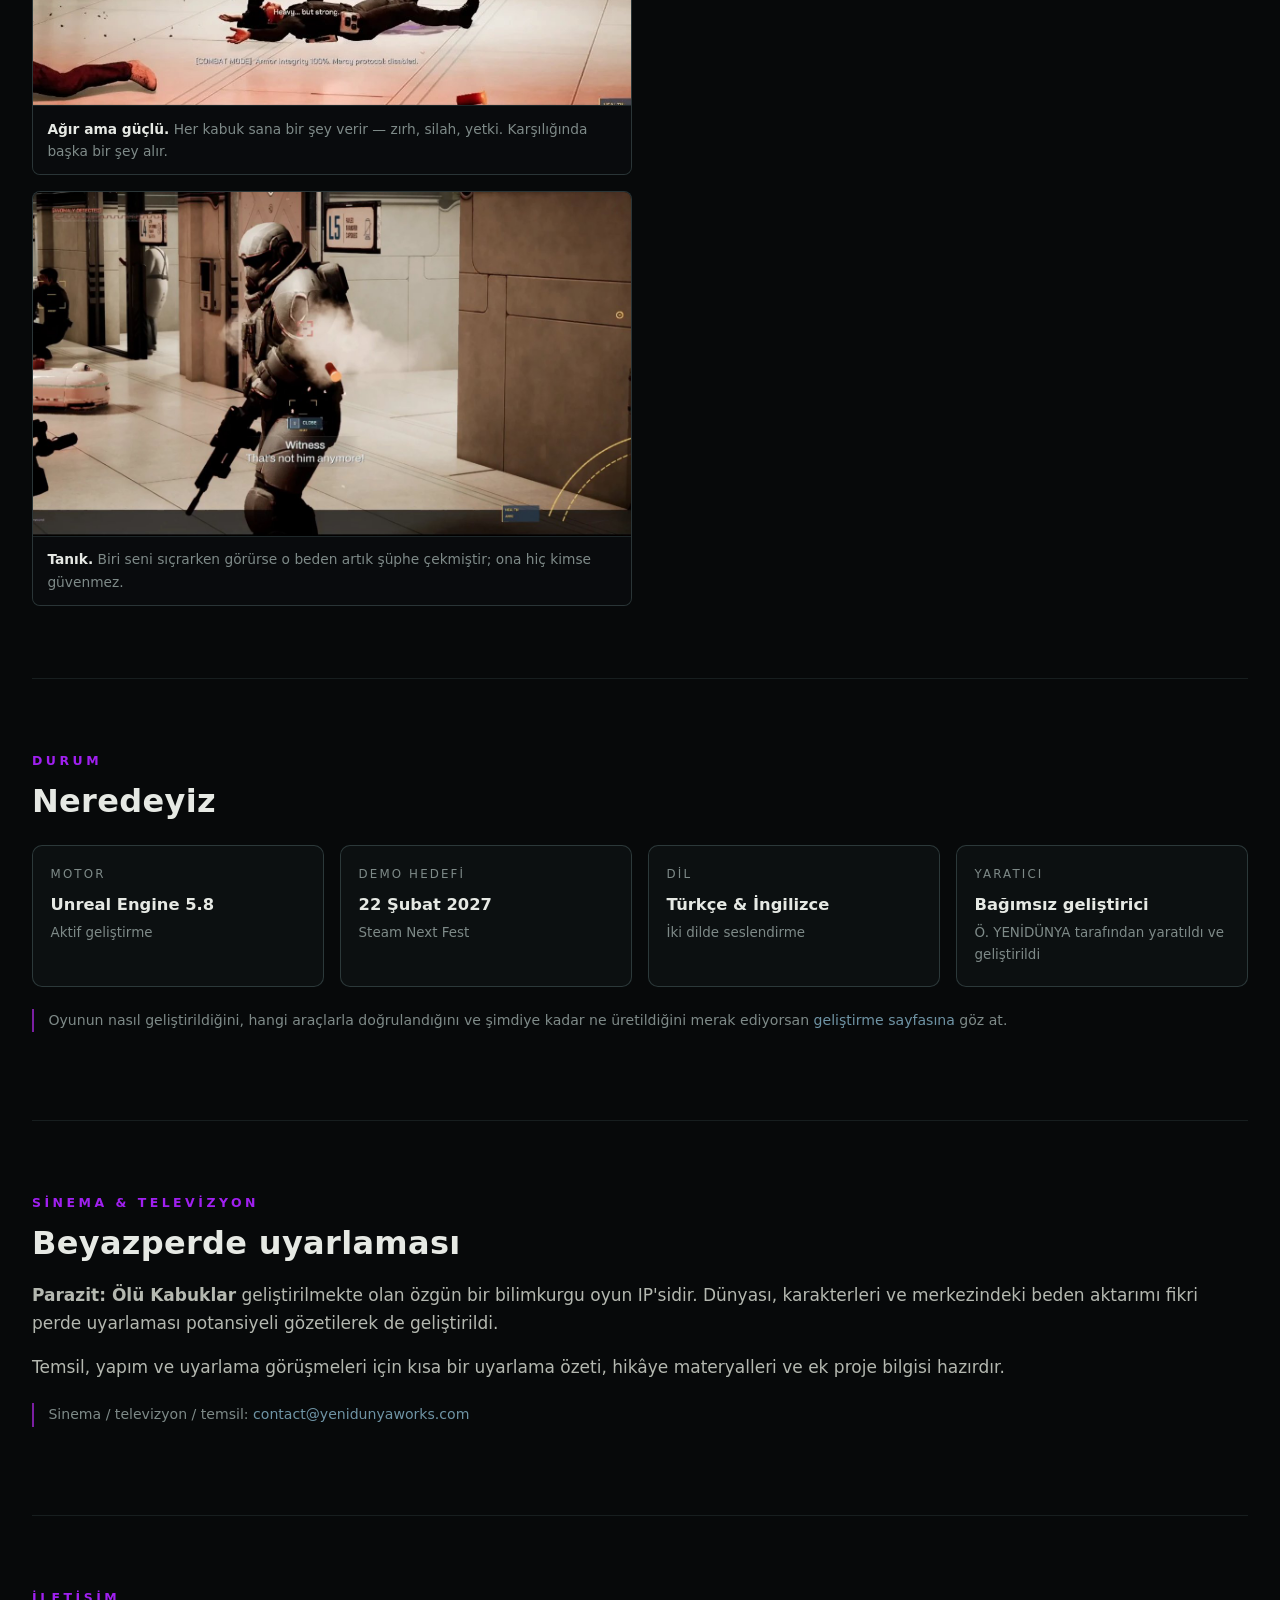
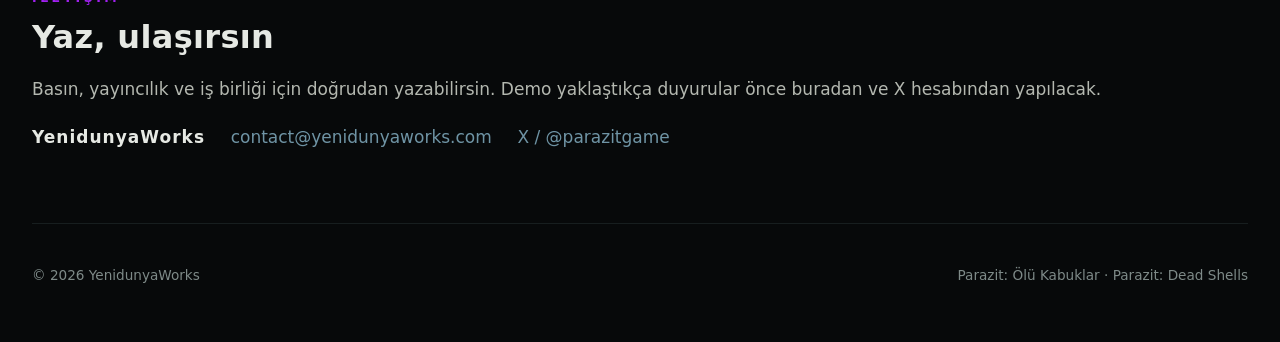
==== commit 04505433: "Site guncellendi: 9 yeni, 6 degisen" ====
--- a/index.html
+++ b/index.html
@@ -18,7 +18,7 @@
     <link rel="alternate" hreflang="tr" href="https://yenidunyaworks.com/">
     <link rel="alternate" hreflang="en" href="https://yenidunyaworks.com/en/">
     <link rel="alternate" hreflang="x-default" href="https://yenidunyaworks.com/en/">
-    <link rel="stylesheet" href="style.css">
+    <link rel="stylesheet" href="style.css?v=20261011">
     <!-- Cloudflare Web Analytics -->
     <script type='module' src='https://static.cloudflareinsights.com/beacon.min.js' data-cf-beacon='{"token": "b5ee09957ade4e6d9fecace0fcfb5eaa"}'></script>
   </head>
@@ -70,7 +70,7 @@
         <h2 id="video-baslik">Pre-Alpha Oynanış Derlemesi</h2>
         <p class="video-altbilgi"><b>Yapım aşamasında</b> — görüntüler geliştirme sürecinden alındı.</p>
         <div class="video-kutu" role="button" tabindex="0" data-baslik="Parazit: Ölü Kabuklar — oynanış videosu">
-          <img src="gorsel/video-poster.jpg" alt="Parazit: Ölü Kabuklar oynanış videosundan bir kare" width="1280" height="720" loading="lazy">
+          <img src="gorsel/video-poster.jpg?v=20261011" alt="Ana görsel: çatlayan, diz çökmüş bir bedenden çıkan mor akım koridorda duran bir hemşireye akıyor" width="1280" height="720" loading="lazy">
           <span class="video-oynat">
             <span class="daire" aria-hidden="true"></span>
             <span class="etiket">Oynanışı izle</span>
--- a/style.css
+++ b/style.css
@@ -316,3 +316,48 @@
   html { scroll-behavior: auto; }
   *, *::before, *::after { transition: none !important; animation: none !important; }
 }
+
+/* ---------- ana buton (CTA) ----------
+   Steam yayına girince yalnız HTML'deki <a> değişir; sınıf aynı kalır. */
+.cta-satir { display: flex; flex-wrap: wrap; gap: .9rem; align-items: center; margin-top: 1.6rem; }
+.buton-ana {
+  display: inline-block; padding: .85rem 1.6rem; border-radius: 6px;
+  background: var(--mor); color: #fff; font-weight: 700;
+  letter-spacing: .08em; text-transform: uppercase; font-size: .92rem;
+  box-shadow: 0 0 28px rgba(160,32,240,.45);
+  transition: box-shadow .25s ease, transform .25s ease;
+}
+.buton-ana:hover, .buton-ana:focus-visible { color: #fff; box-shadow: 0 0 42px rgba(160,32,240,.75); transform: translateY(-2px); }
+.buton-ikincil {
+  display: inline-block; padding: .8rem 1.3rem; border-radius: 6px;
+  border: 1px solid rgba(180,184,176,.45); color: #E6E9E4;
+  letter-spacing: .08em; text-transform: uppercase; font-size: .85rem; font-weight: 600;
+}
+.buton-ikincil:hover, .buton-ikincil:focus-visible { border-color: var(--mor); color: var(--mor); }
+
+/* ---------- geri plana alınmış bölüm ---------- */
+.ikincil-bolum { padding: 2rem 0; }
+.ikincil-bolum h2 { font-size: .82rem; letter-spacing: .22em; text-transform: uppercase; color: var(--soluk); font-weight: 600; margin-bottom: .5rem; }
+.ikincil-bolum p { font-size: .88rem; color: var(--soluk); margin: 0; }
+
+/* ---------- basın kiti ---------- */
+.bilgi-tablo { display: grid; grid-template-columns: max-content 1fr; gap: .55rem 1.6rem; margin: 1.4rem 0 0; }
+.bilgi-tablo dt { font-size: .76rem; letter-spacing: .16em; text-transform: uppercase; color: var(--soluk); padding-top: .18rem; }
+.bilgi-tablo dd { margin: 0; color: #E6E9E4; }
+.indir-izgara { display: grid; grid-template-columns: repeat(2, minmax(0,1fr)); gap: 1rem; margin-top: 1.6rem; }
+.indir-kart {
+  margin: 0; border: 1px solid rgba(62,79,80,.6); border-radius: 8px; overflow: hidden; background: var(--zemin-2);
+}
+.indir-kart .onizleme { display: grid; place-items: center; aspect-ratio: 16 / 9; background: var(--zemin); padding: 1rem; }
+.indir-kart .onizleme img { max-height: 100%; width: auto; object-fit: contain; }
+.indir-kart .onizleme.dolu { padding: 0; }
+.indir-kart .onizleme.dolu img { width: 100%; height: 100%; object-fit: cover; }
+.indir-kart figcaption { padding: .65rem .9rem; font-size: .84rem; color: var(--soluk); border-top: 1px solid rgba(62,79,80,.4); }
+.indir-kart figcaption a { font-weight: 600; }
+.yer-tutucu { background: rgba(160,32,240,.18); border: 1px dashed var(--mor); padding: .05rem .4rem; border-radius: 3px; color: #E6E9E4; }
+
+@media (max-width: 40rem) {
+  .indir-izgara { grid-template-columns: 1fr; }
+  .bilgi-tablo { grid-template-columns: 1fr; gap: .1rem; }
+  .bilgi-tablo dd { margin-bottom: .6rem; }
+}
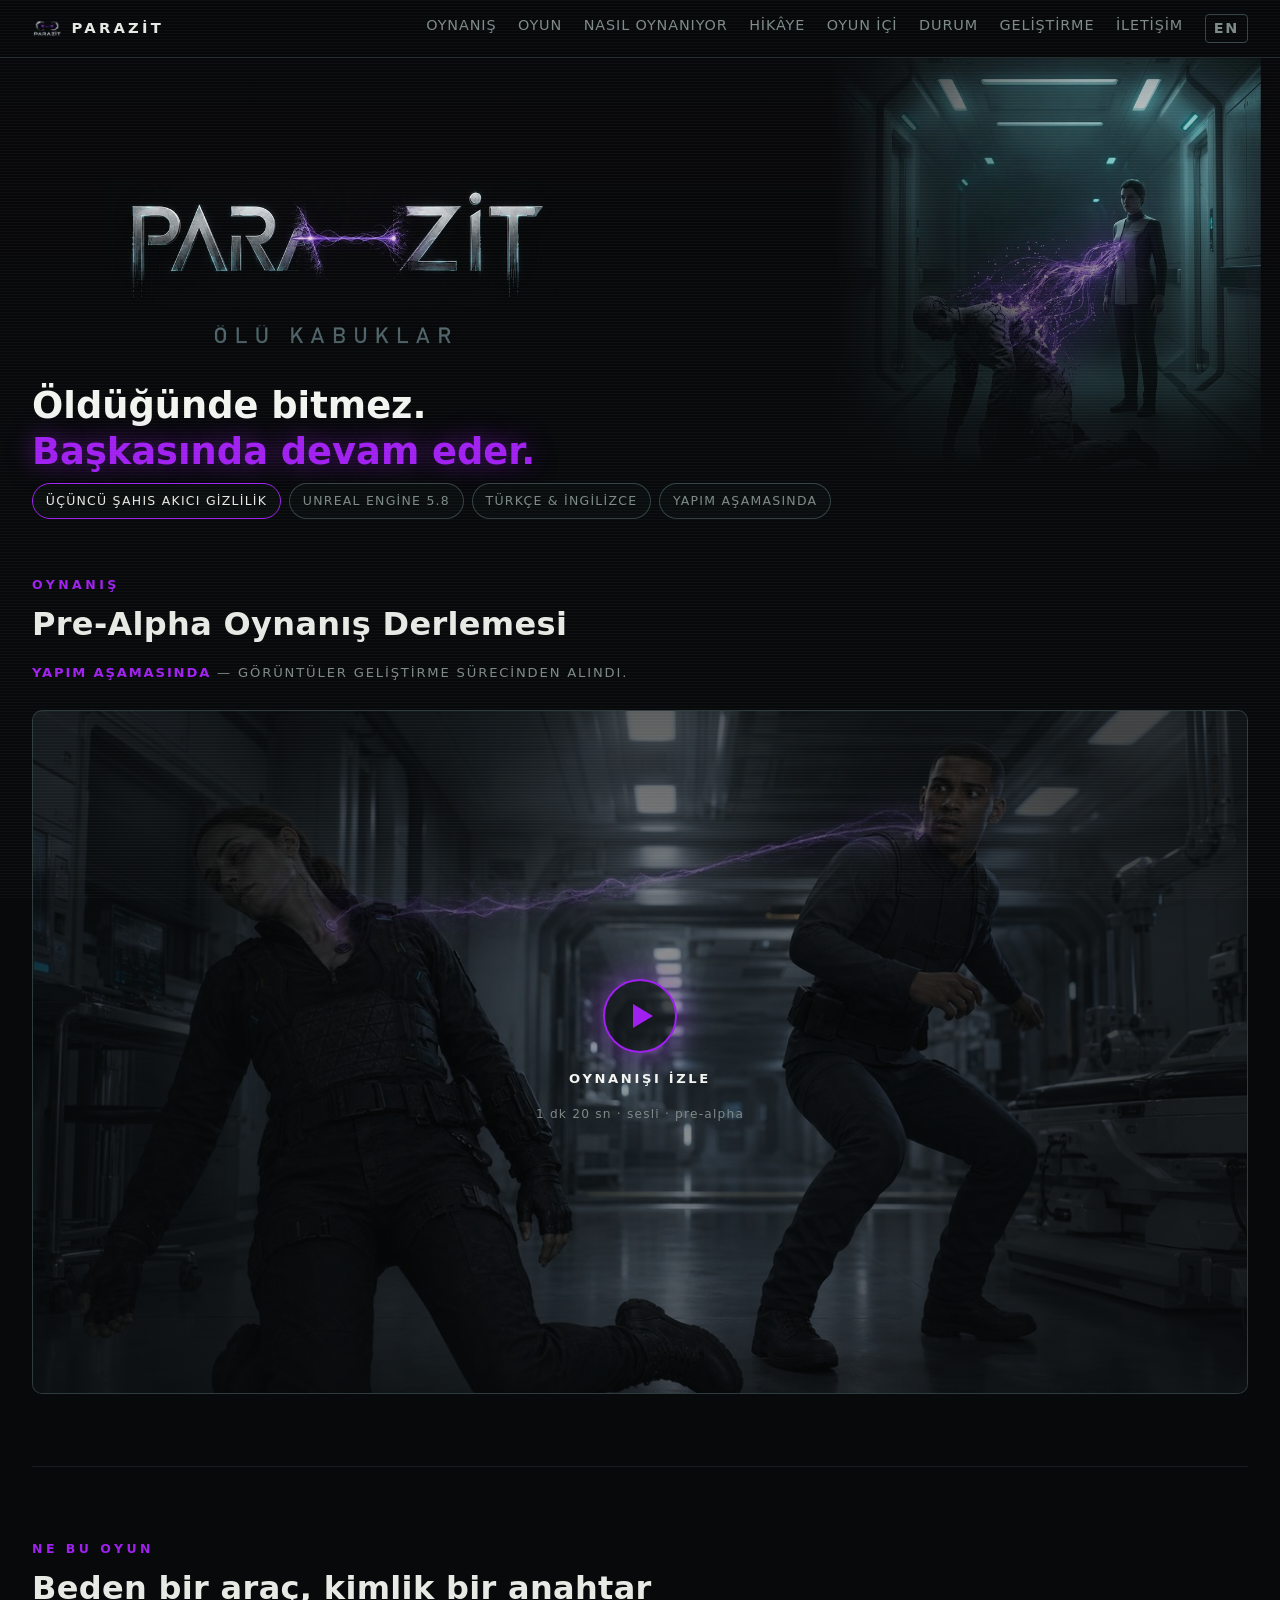
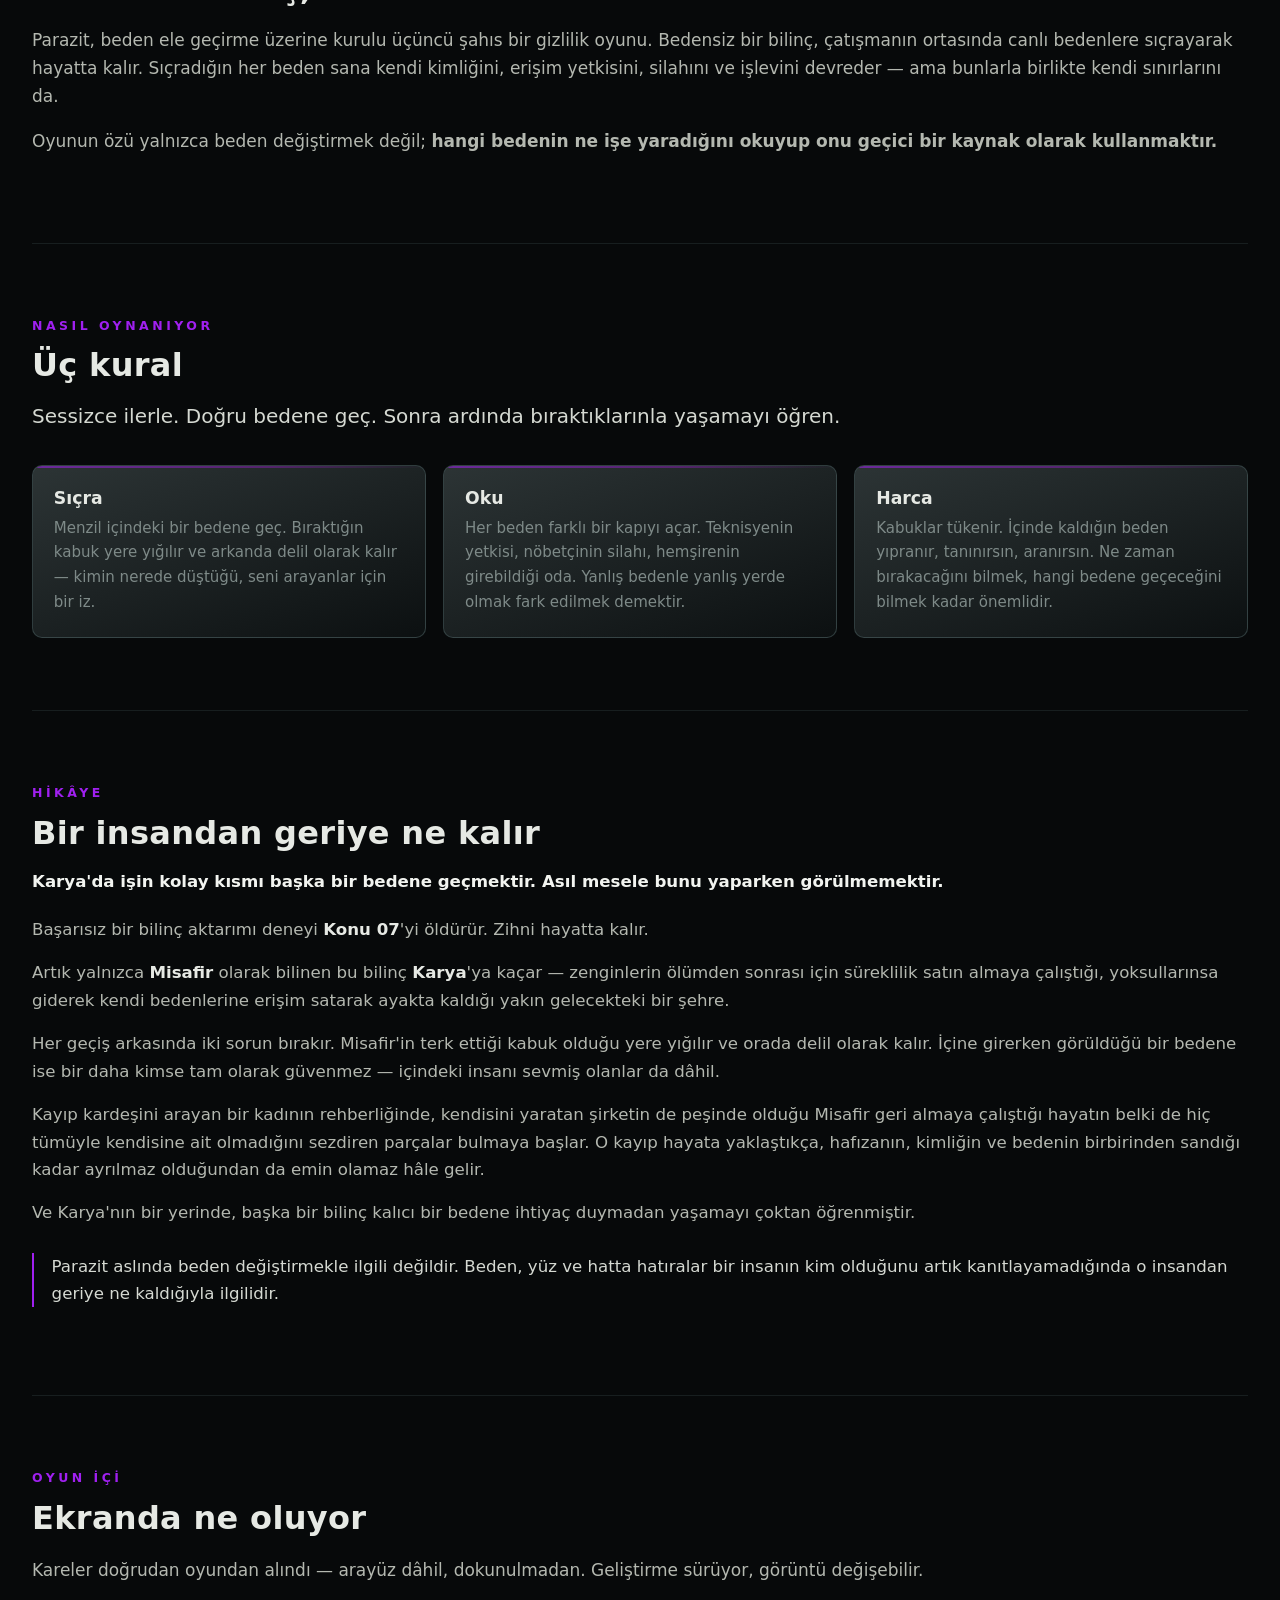
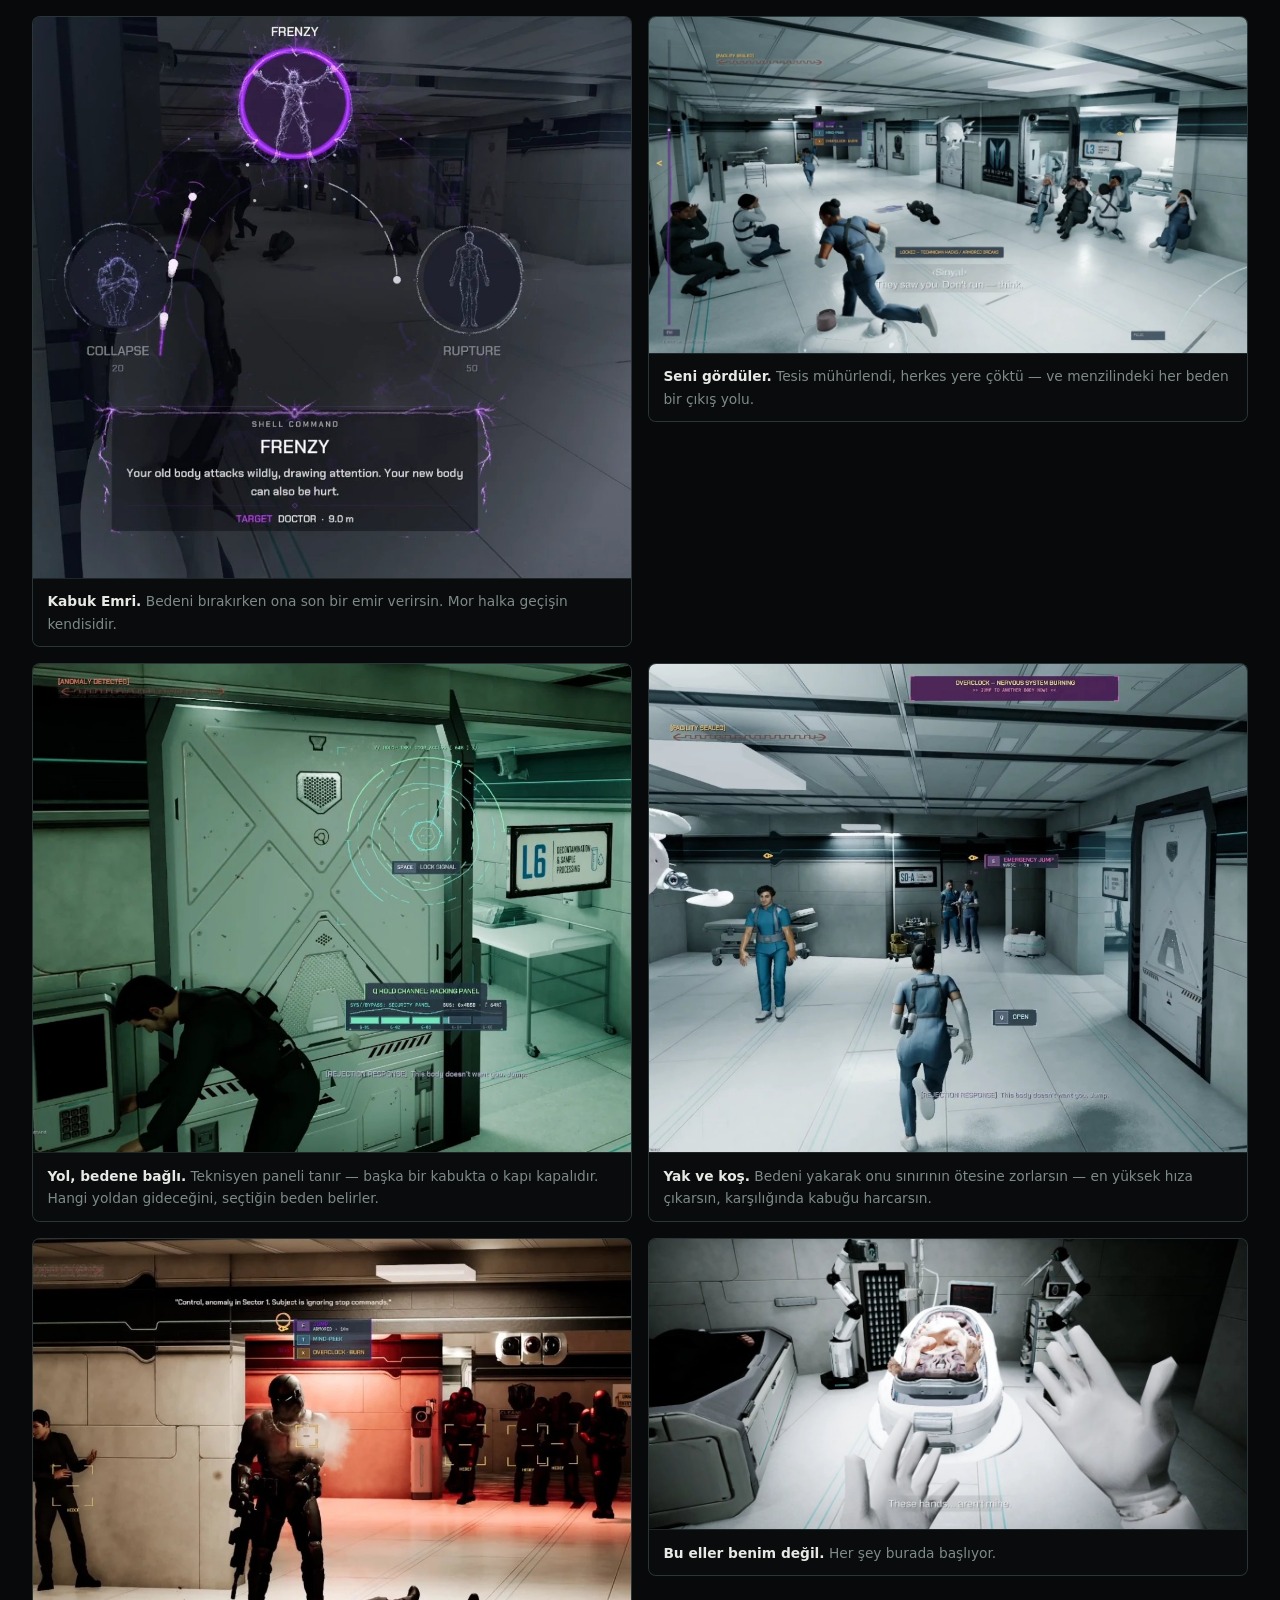
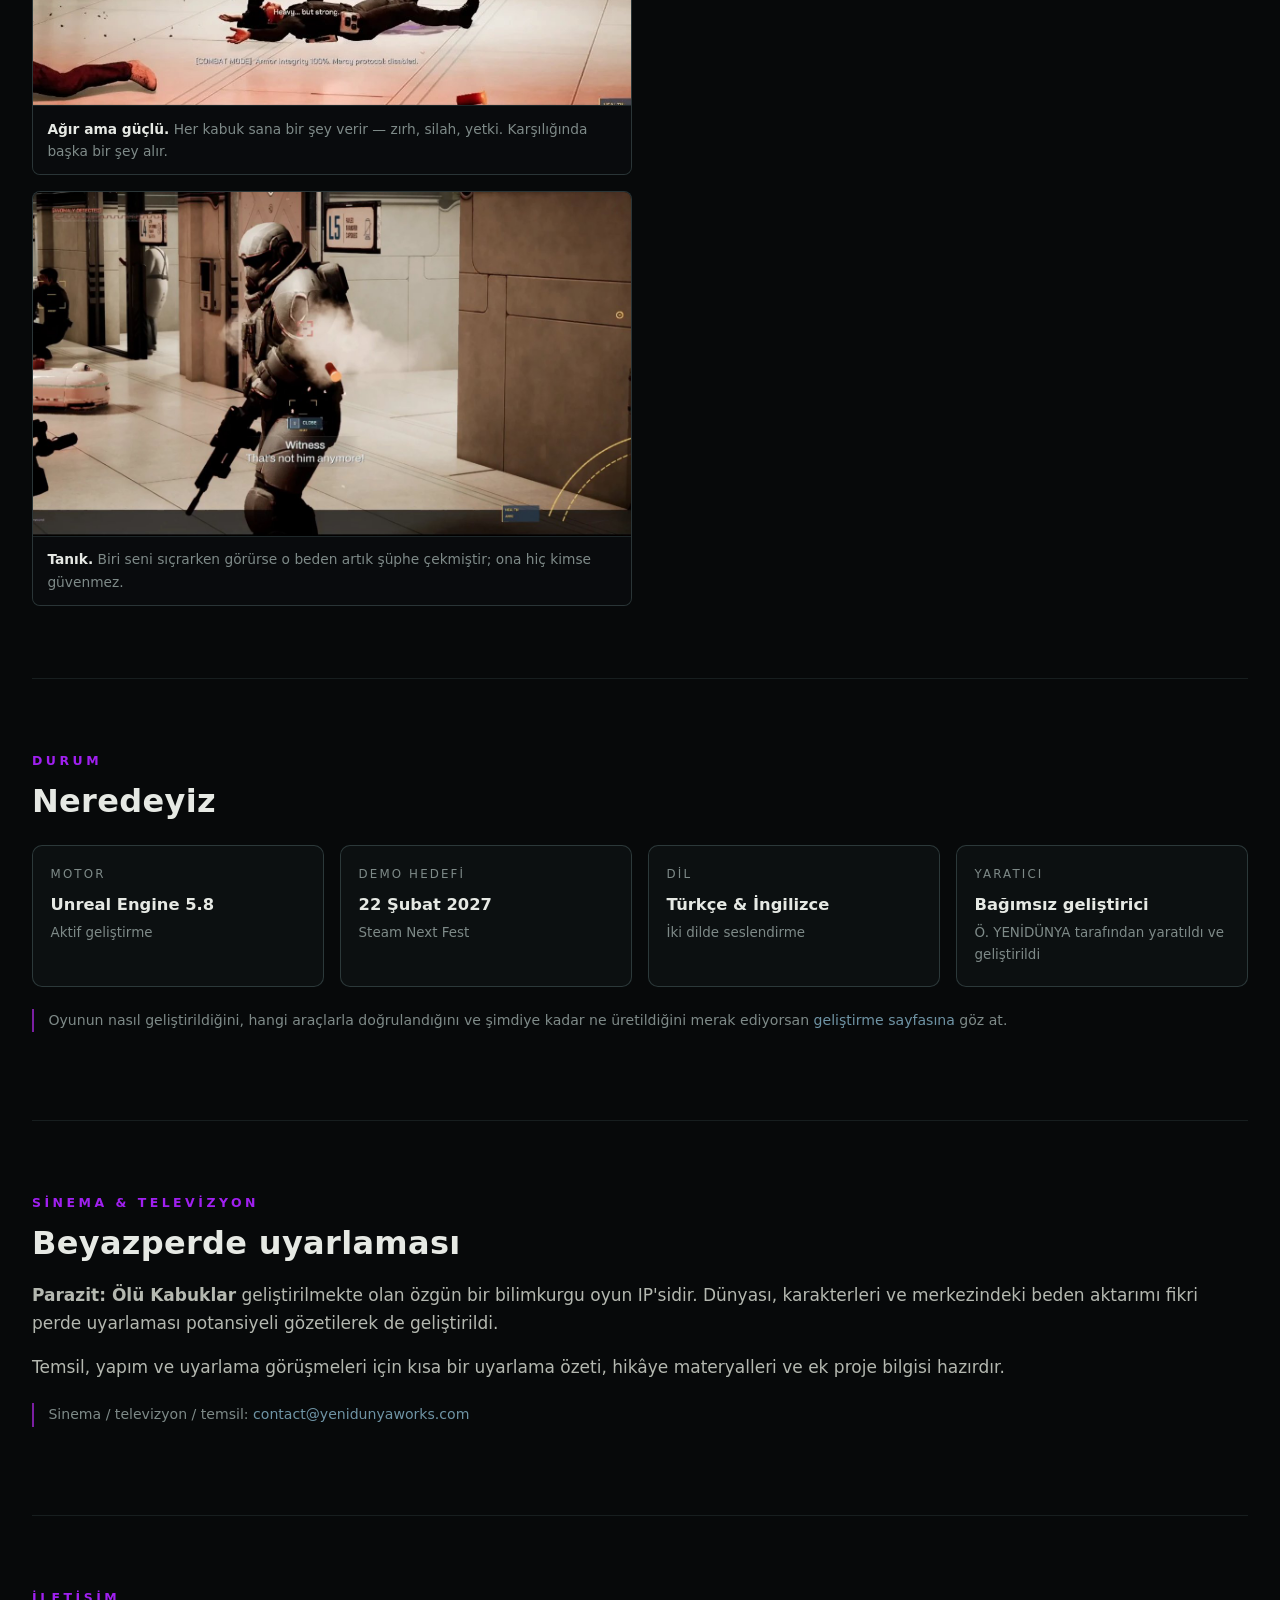
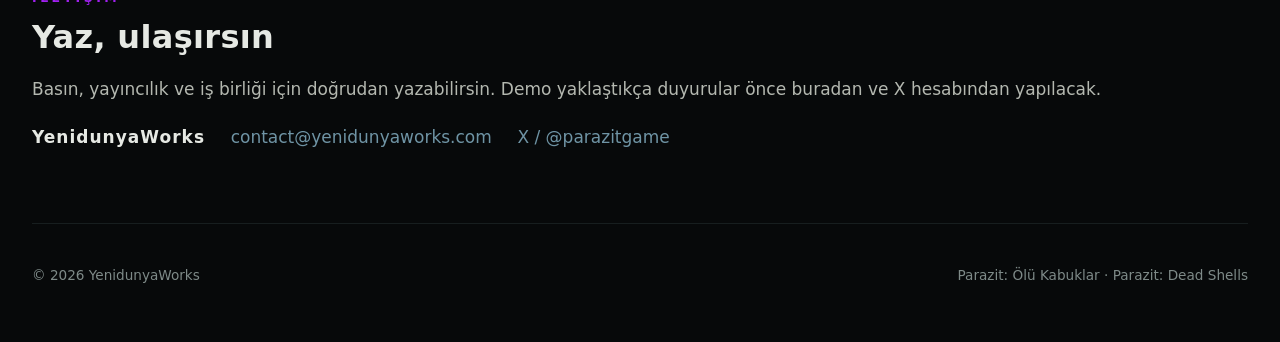
==== commit f264885f: "Site guncellendi: 10 yeni, 8 degisen" ====
--- a/index.html
+++ b/index.html
@@ -18,7 +18,7 @@
     <link rel="alternate" hreflang="tr" href="https://yenidunyaworks.com/">
     <link rel="alternate" hreflang="en" href="https://yenidunyaworks.com/en/">
     <link rel="alternate" hreflang="x-default" href="https://yenidunyaworks.com/en/">
-    <link rel="stylesheet" href="style.css?v=20261011">
+    <link rel="stylesheet" href="style.css?v=20261011b">
     <!-- Cloudflare Web Analytics -->
     <script type='module' src='https://static.cloudflareinsights.com/beacon.min.js' data-cf-beacon='{"token": "b5ee09957ade4e6d9fecace0fcfb5eaa"}'></script>
   </head>
@@ -70,7 +70,7 @@
         <h2 id="video-baslik">Pre-Alpha Oynanış Derlemesi</h2>
         <p class="video-altbilgi"><b>Yapım aşamasında</b> — görüntüler geliştirme sürecinden alındı.</p>
         <div class="video-kutu" role="button" tabindex="0" data-baslik="Parazit: Ölü Kabuklar — oynanış videosu">
-          <img src="gorsel/video-poster.jpg?v=20261011" alt="Ana görsel: çatlayan, diz çökmüş bir bedenden çıkan mor akım koridorda duran bir hemşireye akıyor" width="1280" height="720" loading="lazy">
+          <img src="gorsel/video-poster.jpg?v=20261011b" alt="Bir sağlık odasında yere çöken kadından arkasında çömelen adama sıçrayan mor akım" width="1280" height="720" loading="lazy">
           <span class="video-oynat">
             <span class="daire" aria-hidden="true"></span>
             <span class="etiket">Oynanışı izle</span>
--- a/style.css
+++ b/style.css
@@ -361,3 +361,8 @@
   .bilgi-tablo { grid-template-columns: 1fr; gap: .1rem; }
   .bilgi-tablo dd { margin-bottom: .6rem; }
 }
+.alt-baslik { margin-top: 2.4rem; }
+.poster-izgara { grid-template-columns: repeat(5, minmax(0,1fr)); }
+.poster-kart .onizleme { aspect-ratio: 2 / 3; }
+@media (max-width: 62rem) { .poster-izgara { grid-template-columns: repeat(3, minmax(0,1fr)); } }
+@media (max-width: 40rem) { .poster-izgara { grid-template-columns: repeat(2, minmax(0,1fr)); } }
